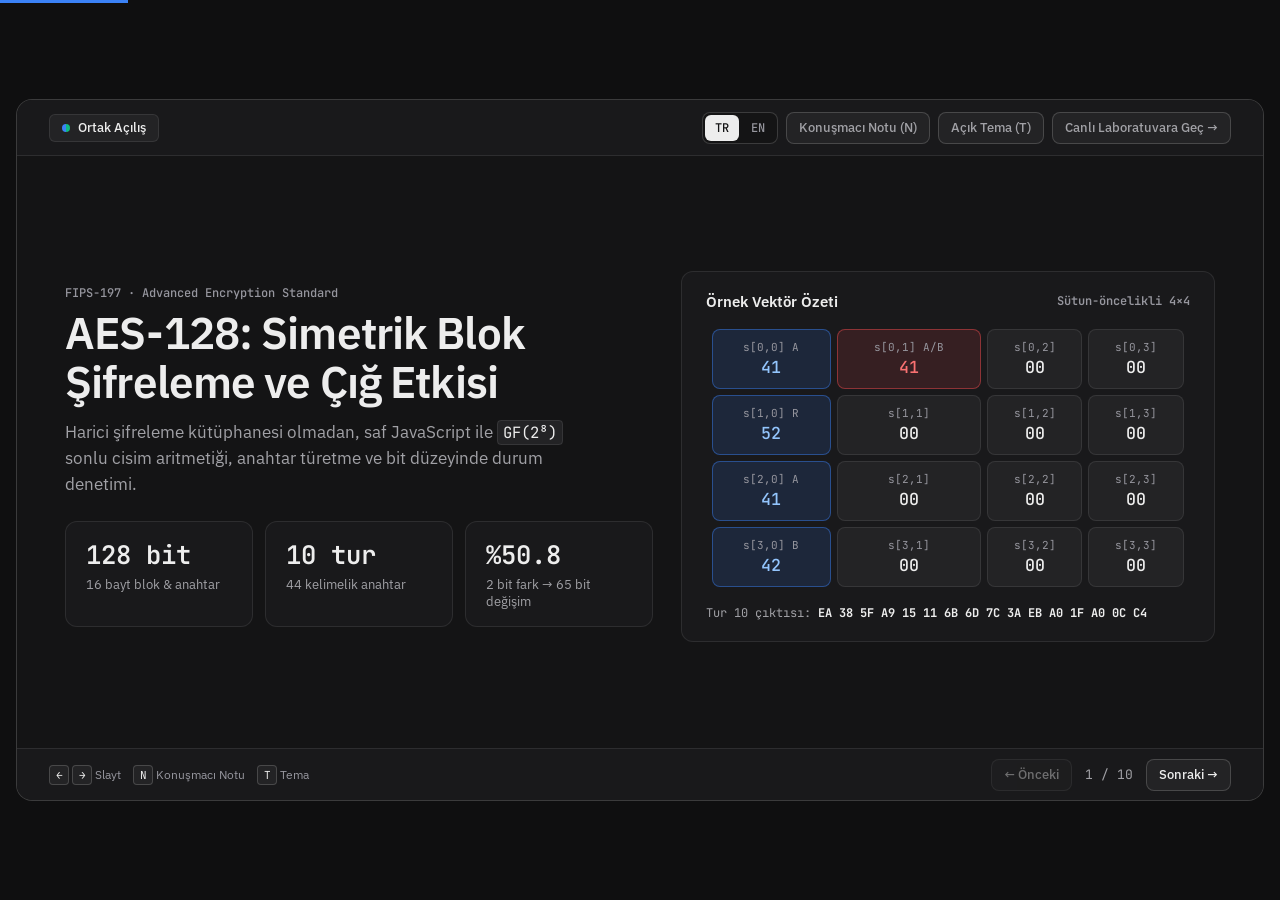
==== sunum.html @ 2700ff0a "feat: polish UI/UX, add TR/EN support, presentation slides, and educational README" ====
<!DOCTYPE html>
<html lang="tr" data-theme="dark">
<head>
  <meta charset="UTF-8">
  <meta name="viewport" content="width=device-width, initial-scale=1.0">
  <title>AES-128 Sunum — FIPS-197 Blok Şifreleme ve Çığ Etkisi</title>
  <link rel="preconnect" href="https://fonts.googleapis.com">
  <link rel="preconnect" href="https://fonts.gstatic.com" crossorigin>
  <link href="https://fonts.googleapis.com/css2?family=IBM+Plex+Sans:wght@400;500;600&family=JetBrains+Mono:wght@400;500;600&display=swap" rel="stylesheet">
  <style>
    * { box-sizing: border-box; margin: 0; padding: 0; }

    :root,
    [data-theme="dark"] {
      --bg: #0f0f10;
      --slide-bg: #141415;
      --panel: #19191b;
      --surface-alt: #232325;
      --hover-bg: #2a2a2d;
      --border: rgba(237, 237, 237, 0.09);
      --border-strong: rgba(237, 237, 237, 0.18);
      --text: #ededed;
      --text-secondary: #a1a1a6;
      --muted: #96969e;
      --accent: #3b82f6;
      --accent-soft: rgba(59, 130, 246, 0.14);
      --accent-text: #93c5fd;
      --spk2: #10b981;
      --spk2-text: #6ee7b7;
      --diff: #f87171;
      --diff-bg: rgba(229, 72, 77, 0.14);
      --diff-solid: #dc2626;
      --btn-bg: #ededed;
      --btn-text: #141415;
      --ease: cubic-bezier(0.22, 1, 0.36, 1);
      --mono: "JetBrains Mono", "Cascadia Mono", "Consolas", monospace;
      --sans: "IBM Plex Sans", "Segoe UI Variable", "Segoe UI", system-ui, -apple-system, sans-serif;
    }

    [data-theme="light"] {
      --bg: #ececef;
      --slide-bg: #fafafa;
      --panel: #ffffff;
      --surface-alt: #f4f4f5;
      --hover-bg: #e8e8ec;
      --border: rgba(23, 23, 23, 0.09);
      --border-strong: rgba(23, 23, 23, 0.18);
      --text: #171717;
      --text-secondary: #525252;
      --muted: #595962;
      --accent: #2563eb;
      --accent-soft: rgba(37, 99, 235, 0.09);
      --accent-text: #1d4ed8;
      --spk2: #059669;
      --spk2-text: #047857;
      --diff: #b91c1c;
      --diff-bg: rgba(220, 38, 38, 0.08);
      --diff-solid: #dc2626;
      --btn-bg: #171717;
      --btn-text: #ffffff;
    }

    html, body {
      width: 100%;
      height: 100%;
      background: var(--bg);
      color: var(--text);
      font-family: var(--sans);
      overflow: hidden;
      -webkit-font-smoothing: antialiased;
    }

    :focus-visible {
      outline: 2px solid var(--accent);
      outline-offset: 2px;
    }

    .progress-bar {
      position: fixed;
      top: 0;
      left: 0;
      height: 3px;
      background: var(--accent);
      transition: width 220ms var(--ease);
      z-index: 100;
    }

    .deck-viewport {
      width: 100vw;
      height: 100vh;
      display: flex;
      align-items: center;
      justify-content: center;
      padding: 16px;
    }

    .slide-deck {
      position: relative;
      width: min(100%, calc((100vh - 32px) * 16 / 9));
      aspect-ratio: 16 / 9;
      background: var(--slide-bg);
      border: 1px solid var(--border-strong);
      border-radius: 16px;
      overflow: hidden;
      display: flex;
      flex-direction: column;
    }

    .deck-topbar {
      min-height: 56px;
      padding: 8px 32px;
      border-bottom: 1px solid var(--border);
      display: flex;
      align-items: center;
      justify-content: space-between;
      flex-wrap: wrap;
      gap: 12px;
      flex-shrink: 0;
      background: var(--panel);
    }

    .speaker-pill {
      display: inline-flex;
      align-items: center;
      gap: 8px;
      height: 28px;
      padding: 0 12px;
      border-radius: 6px;
      font-size: 13px;
      font-weight: 500;
      border: 1px solid var(--border);
      background: var(--surface-alt);
      color: var(--text);
    }

    .dot {
      width: 8px;
      height: 8px;
      border-radius: 4px;
      flex-shrink: 0;
    }

    .dot-s1 { background: var(--accent); }
    .dot-s2 { background: var(--spk2); }
    .dot-both { background: linear-gradient(90deg, var(--accent) 50%, var(--spk2) 50%); }

    .topbar-actions {
      display: flex;
      align-items: center;
      flex-wrap: wrap;
      gap: 8px;
    }

    .lang-switch {
      display: inline-flex;
      align-items: center;
      height: 32px;
      padding: 2px;
      border-radius: 8px;
      border: 1px solid var(--border-strong);
      background: var(--slide-bg);
      gap: 2px;
    }

    .lang-btn {
      height: 26px;
      min-width: 34px;
      padding: 0 8px;
      border: none;
      border-radius: 6px;
      background: transparent;
      color: var(--muted);
      font-family: var(--mono);
      font-size: 12px;
      font-weight: 500;
      cursor: pointer;
    }

    .lang-btn:hover {
      background: var(--hover-bg);
      color: var(--text);
    }

    .lang-btn.active {
      background: var(--btn-bg);
      color: var(--btn-text);
    }

    .top-btn,
    .top-link {
      display: inline-flex;
      align-items: center;
      gap: 6px;
      height: 32px;
      padding: 0 12px;
      border-radius: 8px;
      border: 1px solid var(--border-strong);
      background: var(--surface-alt);
      color: var(--text-secondary);
      font-family: var(--sans);
      font-size: 13px;
      font-weight: 500;
      text-decoration: none;
      cursor: pointer;
      transition: background-color 150ms var(--ease), color 150ms var(--ease);
    }

    .top-btn:hover,
    .top-link:hover {
      background: var(--hover-bg);
      color: var(--text);
    }

    .top-btn[aria-pressed="true"] {
      background: var(--btn-bg);
      color: var(--btn-text);
      border-color: var(--btn-bg);
    }

    .slides-stage {
      position: relative;
      flex: 1;
      min-height: 0;
    }

    .slide {
      position: absolute;
      inset: 0;
      padding: 36px 48px 28px;
      display: flex;
      flex-direction: column;
      justify-content: center;
      opacity: 0;
      visibility: hidden;
      transform: translateY(6px);
      transition: opacity 220ms var(--ease), transform 220ms var(--ease), visibility 220ms;
    }

    .slide.active {
      opacity: 1;
      visibility: visible;
      transform: translateY(0);
    }

    .slide-kicker {
      font-family: var(--mono);
      font-size: 12px;
      font-weight: 500;
      color: var(--muted);
      margin-bottom: 8px;
    }

    h1.hero-title {
      font-size: clamp(28px, 3.4vw, 46px);
      font-weight: 600;
      line-height: 1.12;
      letter-spacing: -0.02em;
      color: var(--text);
      max-width: 22ch;
    }

    h2.slide-heading {
      font-size: clamp(22px, 2.4vw, 32px);
      font-weight: 600;
      line-height: 1.18;
      letter-spacing: -0.015em;
      color: var(--text);
      margin-bottom: 20px;
    }

    .hero-sub {
      font-size: clamp(15px, 1.35vw, 19px);
      color: var(--text-secondary);
      max-width: 52ch;
      margin-top: 12px;
      line-height: 1.5;
    }

    .split {
      display: grid;
      grid-template-columns: 1.1fr 1fr;
      gap: 28px;
      align-items: center;
    }

    .split-even {
      display: grid;
      grid-template-columns: 1fr 1fr;
      gap: 24px;
      align-items: stretch;
    }

    .split > *,
    .split-even > * {
      min-width: 0;
    }

    .card {
      background: var(--panel);
      border: 1px solid var(--border);
      border-radius: 12px;
      padding: 20px 24px;
      min-width: 0;
    }

    .card-title {
      font-size: 15px;
      font-weight: 600;
      color: var(--text);
      margin-bottom: 12px;
      display: flex;
      justify-content: space-between;
      align-items: center;
      flex-wrap: wrap;
      gap: 8px;
    }

    .bullet-list {
      list-style: none;
      display: flex;
      flex-direction: column;
      gap: 12px;
    }

    .bullet-list li {
      position: relative;
      padding-left: 16px;
      font-size: clamp(14px, 1.15vw, 16px);
      color: var(--text-secondary);
      line-height: 1.55;
    }

    .bullet-list li::before {
      content: "";
      position: absolute;
      left: 0;
      top: 9px;
      width: 6px;
      height: 6px;
      border-radius: 3px;
      background: var(--accent);
    }

    .bullet-list li strong {
      color: var(--text);
      font-weight: 500;
    }

    .mono {
      font-family: var(--mono);
      font-variant-numeric: tabular-nums;
    }

    code {
      font-family: var(--mono);
      font-size: 0.9em;
      background: var(--surface-alt);
      border: 1px solid var(--border);
      border-radius: 4px;
      padding: 1px 5px;
      color: var(--text);
    }

    .metrics-row {
      display: grid;
      grid-template-columns: repeat(3, 1fr);
      gap: 12px;
      margin-top: 24px;
    }

    .metric-card {
      background: var(--panel);
      border: 1px solid var(--border);
      border-radius: 12px;
      padding: 16px 20px;
    }

    .metric-val {
      font-family: var(--mono);
      font-size: clamp(20px, 2vw, 28px);
      font-weight: 600;
      font-variant-numeric: tabular-nums;
      color: var(--text);
    }

    .metric-lbl {
      font-size: 13px;
      color: var(--text-secondary);
      margin-top: 4px;
    }

    .mini-matrix {
      width: 100%;
      border-collapse: separate;
      border-spacing: 6px;
      font-family: var(--mono);
      font-variant-numeric: tabular-nums;
    }

    .mini-matrix td {
      background: var(--surface-alt);
      border: 1px solid var(--border);
      border-radius: 8px;
      text-align: center;
      padding: 10px 6px;
      font-size: clamp(14px, 1.3vw, 18px);
      font-weight: 500;
    }

    .mini-matrix td span.idx {
      display: block;
      font-size: 11px;
      color: var(--muted);
      font-weight: 400;
      margin-bottom: 2px;
    }

    .mini-matrix td.hl-col {
      border-color: rgba(59, 130, 246, 0.45);
      background: var(--accent-soft);
      color: var(--accent-text);
    }

    .mini-matrix td.hl-diff {
      border-color: rgba(229, 72, 77, 0.5);
      background: var(--diff-bg);
      color: var(--diff);
    }

    .pipeline-4 {
      display: grid;
      grid-template-columns: repeat(4, 1fr);
      gap: 12px;
      margin-bottom: 16px;
    }

    .pipe-step {
      background: var(--panel);
      border: 1px solid var(--border);
      border-radius: 12px;
      padding: 16px;
      display: flex;
      flex-direction: column;
      gap: 8px;
    }

    .pipe-num {
      font-family: var(--mono);
      font-size: 12px;
      color: var(--accent-text);
    }

    .pipe-name {
      font-size: 16px;
      font-weight: 600;
      color: var(--text);
    }

    .pipe-role {
      font-size: 12px;
      font-weight: 500;
      color: var(--muted);
    }

    .pipe-desc {
      font-size: 13px;
      color: var(--text-secondary);
      line-height: 1.45;
    }

    .data-table {
      width: 100%;
      border-collapse: collapse;
      font-size: 13px;
      font-variant-numeric: tabular-nums;
    }

    .data-table th,
    .data-table td {
      padding: 9px 12px;
      border-bottom: 1px solid var(--border);
      text-align: left;
    }

    .data-table th {
      color: var(--muted);
      font-weight: 500;
      font-size: 12px;
    }

    .data-table tr.row-hl {
      background: var(--accent-soft);
    }

    .data-table tr.row-hl td {
      color: var(--text);
      font-weight: 500;
    }

    .demo-cta {
      display: inline-flex;
      align-items: center;
      gap: 8px;
      margin-top: 16px;
      height: 36px;
      padding: 0 16px;
      border-radius: 8px;
      background: var(--btn-bg);
      color: var(--btn-text);
      font-size: 13px;
      font-weight: 500;
      text-decoration: none;
      width: fit-content;
      transition: opacity 150ms var(--ease);
    }

    .demo-cta:hover {
      opacity: 0.9;
    }

    .demo-grid {
      display: grid;
      grid-template-columns: repeat(2, 1fr);
      gap: 14px;
    }

    .demo-card {
      display: flex;
      flex-direction: column;
      justify-content: space-between;
      gap: 10px;
      background: var(--panel);
      border: 1px solid var(--border);
      border-radius: 12px;
      padding: 18px 20px;
      text-decoration: none;
      color: var(--text);
      transition: border-color 150ms var(--ease), background-color 150ms var(--ease);
    }

    .demo-card:hover {
      border-color: var(--accent);
      background: var(--surface-alt);
    }

    .demo-card-meta {
      display: flex;
      justify-content: space-between;
      align-items: center;
      font-size: 12px;
      color: var(--muted);
    }

    .demo-card h3 {
      font-size: 16px;
      font-weight: 600;
    }

    .demo-card p {
      font-size: 13px;
      color: var(--text-secondary);
      line-height: 1.45;
    }

    .chart-wrap {
      width: 100%;
    }

    .chart-svg {
      width: 100%;
      height: auto;
      display: block;
    }

    .stat-stack {
      display: flex;
      flex-direction: column;
      gap: 10px;
    }

    .stat-row-card {
      background: var(--panel);
      border: 1px solid var(--border);
      border-radius: 10px;
      padding: 12px 16px;
      display: flex;
      justify-content: space-between;
      align-items: center;
      gap: 12px;
    }

    .stat-row-card.accent-red {
      border-left: 3px solid var(--diff-solid);
    }

    .stat-row-card .lbl {
      font-size: 13px;
      color: var(--text-secondary);
    }

    .stat-row-card .val {
      font-family: var(--mono);
      font-size: 15px;
      font-weight: 600;
      font-variant-numeric: tabular-nums;
      color: var(--text);
      white-space: nowrap;
    }

    /* Konuşmacı Notları Alt Çekmecesi */
    .speaker-notes {
      display: none;
      border-top: 1px solid var(--border);
      background: var(--panel);
      padding: 12px 32px;
      font-size: 13px;
      color: var(--text-secondary);
      line-height: 1.5;
      flex-shrink: 0;
    }

    .speaker-notes.visible {
      display: block;
    }

    .speaker-notes strong {
      color: var(--text);
      font-weight: 600;
    }

    /* Alt Navigasyon */
    .deck-footer {
      height: 52px;
      padding: 0 32px;
      border-top: 1px solid var(--border);
      background: var(--panel);
      display: flex;
      align-items: center;
      justify-content: space-between;
      flex-shrink: 0;
    }

    .footer-hint {
      font-size: 12px;
      color: var(--muted);
      display: flex;
      align-items: center;
      gap: 12px;
    }

    kbd {
      display: inline-flex;
      align-items: center;
      justify-content: center;
      min-width: 20px;
      height: 20px;
      padding: 0 5px;
      border-radius: 4px;
      border: 1px solid var(--border-strong);
      background: var(--surface-alt);
      color: var(--text);
      font-family: var(--mono);
      font-size: 11px;
    }

    .nav-controls {
      display: flex;
      align-items: center;
      gap: 10px;
    }

    .nav-btn {
      height: 32px;
      padding: 0 12px;
      border-radius: 8px;
      border: 1px solid var(--border-strong);
      background: var(--surface-alt);
      color: var(--text);
      font-family: var(--sans);
      font-size: 13px;
      font-weight: 500;
      cursor: pointer;
    }

    .nav-btn:hover:not(:disabled) {
      background: var(--hover-bg);
    }

    .nav-btn:disabled {
      opacity: 0.4;
      cursor: default;
    }

    .slide-counter {
      font-family: var(--mono);
      font-size: 13px;
      font-variant-numeric: tabular-nums;
      color: var(--text-secondary);
      min-width: 54px;
      text-align: center;
    }

    @media (max-width: 900px) {
      .deck-viewport { padding: 0; }
      .slide-deck { width: 100%; height: 100%; aspect-ratio: auto; border-radius: 0; border: none; }
      .deck-topbar, .deck-footer, .speaker-notes { padding-left: 16px; padding-right: 16px; }
      .slide { padding: 20px; overflow-y: auto; justify-content: flex-start; }
      .split, .split-even, .pipeline-4, .demo-grid, .metrics-row { grid-template-columns: 1fr; }
      .footer-hint { display: none; }
    }

    @media (pointer: coarse) {
      .top-btn, .top-link, .nav-btn, .demo-cta, .lang-switch { min-height: 44px; }
      .lang-btn { height: 38px; min-width: 40px; }
    }

    @media (prefers-reduced-motion: reduce) {
      *, *::before, *::after {
        transition-duration: 0.01ms !important;
        animation-duration: 0.01ms !important;
      }
    }
  </style>
</head>
<body>
  <div class="progress-bar" id="progressBar"></div>

  <div class="deck-viewport">
    <div class="slide-deck">
      <header class="deck-topbar">
        <div class="speaker-pill" id="speakerPill">
          <span class="dot dot-both" id="speakerDot"></span>
          <span id="speakerLabel">Ortak Açılış</span>
        </div>
        <div class="topbar-actions">
          <div class="lang-switch" role="group" aria-label="Dil / Language">
            <button type="button" class="lang-btn active" data-lang="tr" aria-pressed="true">TR</button>
            <button type="button" class="lang-btn" data-lang="en" aria-pressed="false">EN</button>
          </div>
          <button type="button" class="top-btn" id="notesToggleBtn" aria-pressed="false" data-i18n="ui.notesBtn">Konuşmacı Notu (N)</button>
          <button type="button" class="top-btn" id="themeToggleBtn">Açık Tema (T)</button>
          <a href="index.html?present=1" id="labHeaderLink" class="top-link" data-i18n="ui.labLink">Canlı Laboratuvara Geç →</a>
        </div>
      </header>

      <main class="slides-stage">
        <!-- SLIDE 1 -->
        <section class="slide active" data-speaker-tr="Ortak Açılış" data-speaker-en="Joint Opening" data-role="both"
          data-note-tr="1. Konuşmacı konuyu ve amacı kısaca tanıtır (15 sn). 2. Konuşmacı canlı simülasyonla tüm matematiği göstereceklerini belirterek 2. slayta geçer."
          data-note-en="Speaker 1 briefly introduces the project scope (15s). Speaker 2 previews the live workbench walkthrough before moving to Slide 2.">
          <div class="split">
            <div>
              <div class="slide-kicker">FIPS-197 · Advanced Encryption Standard</div>
              <h1 class="hero-title" data-i18n="s1.title">AES-128: Simetrik Blok Şifreleme ve Çığ Etkisi</h1>
              <p class="hero-sub" data-i18n="s1.sub">Harici şifreleme kütüphanesi olmadan, saf JavaScript ile <code>GF(2⁸)</code> sonlu cisim aritmetiği, anahtar türetme ve bit düzeyinde durum denetimi.</p>
              <div class="metrics-row">
                <div class="metric-card">
                  <div class="metric-val" data-i18n="s1.m1v">128 bit</div>
                  <div class="metric-lbl" data-i18n="s1.m1l">16 bayt blok & anahtar</div>
                </div>
                <div class="metric-card">
                  <div class="metric-val" data-i18n="s1.m2v">10 tur</div>
                  <div class="metric-lbl" data-i18n="s1.m2l">44 kelimelik anahtar</div>
                </div>
                <div class="metric-card">
                  <div class="metric-val" data-i18n="s1.m3v">%50.8</div>
                  <div class="metric-lbl" data-i18n="s1.m3l">2 bit fark → 65 bit değişim</div>
                </div>
              </div>
            </div>
            <div class="card">
              <div class="card-title"><span data-i18n="s1.vecTitle">Örnek Vektör Özeti</span><span class="mono" style="font-size:12px;color:var(--muted);" data-i18n="s1.vecBadge">Sütun-öncelikli 4×4</span></div>
              <table class="mini-matrix">
                <tbody>
                  <tr>
                    <td class="hl-col"><span class="idx">s[0,0] A</span>41</td>
                    <td class="hl-diff"><span class="idx">s[0,1] A/B</span>41</td>
                    <td><span class="idx">s[0,2]</span>00</td>
                    <td><span class="idx">s[0,3]</span>00</td>
                  </tr>
                  <tr>
                    <td class="hl-col"><span class="idx">s[1,0] R</span>52</td>
                    <td><span class="idx">s[1,1]</span>00</td>
                    <td><span class="idx">s[1,2]</span>00</td>
                    <td><span class="idx">s[1,3]</span>00</td>
                  </tr>
                  <tr>
                    <td class="hl-col"><span class="idx">s[2,0] A</span>41</td>
                    <td><span class="idx">s[2,1]</span>00</td>
                    <td><span class="idx">s[2,2]</span>00</td>
                    <td><span class="idx">s[2,3]</span>00</td>
                  </tr>
                  <tr>
                    <td class="hl-col"><span class="idx">s[3,0] B</span>42</td>
                    <td><span class="idx">s[3,1]</span>00</td>
                    <td><span class="idx">s[3,2]</span>00</td>
                    <td><span class="idx">s[3,3]</span>00</td>
                  </tr>
                </tbody>
              </table>
              <div style="margin-top:12px;font-size:12px;color:var(--text-secondary);" class="mono">
                <span data-i18n="s1.r10out">Tur 10 çıktısı:</span> <strong style="color:var(--text);">EA 38 5F A9 15 11 6B 6D 7C 3A EB A0 1F A0 0C C4</strong>
              </div>
            </div>
          </div>
        </section>

        <!-- SLIDE 2 -->
        <section class="slide" data-speaker-tr="1. Konuşmacı · Temel Mimari" data-speaker-en="Speaker 1 · Core Architecture" data-role="s1"
          data-note-tr="1. Konuşmacı: DES'in 56-bit anahtarının günümüzde yetersiz kalmasıyla 2001'de Rijndael'in AES standardı seçildiğini vurgulayın. Sabit 128-bit blok ve 10 turluk SPN yapısını özetleyin."
          data-note-en="Speaker 1: Highlight how 56-bit DES fell to brute force and NIST standardized Rijndael (FIPS-197) in 2001, operating as a 10-round Substitution-Permutation Network on 16-byte blocks.">
          <div class="slide-kicker" data-i18n="s2.kick">01 · Genel Çerçeve</div>
          <h2 class="slide-heading" data-i18n="s2.title">Neden AES ve 128-Bit Blok Yapısı?</h2>
          <div class="split">
            <ul class="bullet-list">
              <li data-i18n="s2.b1"><strong>Simetrik yapı:</strong> Gönderici ve alıcı aynı 128-bit (16 bayt) gizli anahtarı paylaşır; gizlilik şifreleme adımlarının geri alınabilirliğiyle korunur.</li>
              <li data-i18n="s2.b2"><strong>Feistel değil, SPN ağı:</strong> DES'ten farklı olarak her turda bloğun yarısını değil, <strong>16 baytın tamamını</strong> aynı anda işler.</li>
              <li data-i18n="s2.b3"><strong>Sabit blok disiplini:</strong> Girdi kısa olsa bile 16 bayta tamamlanır (<code>0x00</code> veya <code>PKCS#7</code>) ve 4×4 durum (state) matrisine dönüştürülür.</li>
              <li data-i18n="s2.b4"><strong>Projenin farkı:</strong> Hazır <code>crypto</code> API kullanmak yerine tüm <code>GF(2⁸)</code> çarpımları, S-Box ve ters matrisler sıfırdan hesaplanır.</li>
            </ul>
            <div class="card">
              <div class="card-title"><span data-i18n="s2.tblTitle">AES Ailesi Karşılaştırması</span><span class="mono" style="font-size:12px;color:var(--muted);">FIPS-197</span></div>
              <table class="data-table">
                <thead>
                  <tr>
                    <th data-i18n="s2.th1">Standart</th>
                    <th data-i18n="s2.th2">Anahtar (Nk)</th>
                    <th data-i18n="s2.th3">Blok</th>
                    <th data-i18n="s2.th4">Tur Sayısı</th>
                  </tr>
                </thead>
                <tbody>
                  <tr class="row-hl"><td>AES-128</td><td data-i18n="s2.k128">128 bit (4 kelime)</td><td>128 bit</td><td data-i18n="s2.r10">10 tur</td></tr>
                  <tr><td>AES-192</td><td data-i18n="s2.k192">192 bit (6 kelime)</td><td>128 bit</td><td data-i18n="s2.r12">12 tur</td></tr>
                  <tr><td>AES-256</td><td data-i18n="s2.k256">256 bit (8 kelime)</td><td>128 bit</td><td data-i18n="s2.r14">14 tur</td></tr>
                </tbody>
              </table>
            </div>
          </div>
        </section>

        <!-- SLIDE 3 -->
        <section class="slide" data-speaker-tr="1. Konuşmacı · Adım 0" data-speaker-en="Speaker 1 · Step 0" data-role="s1"
          data-note-tr="1. Konuşmacı: Öğrencilerin en çok karıştırdığı noktanın matrise satır satır değil SÜTUN SÜTUN yazım olduğunu belirtin. ARABA ve ARABB farkının sadece 5. baytta (s[0,1]) 2 bit olduğunu gösterin."
          data-note-en="Speaker 1: Emphasize that bytes fill the 4×4 state matrix COLUMN BY COLUMN, not row by row. Point out the 2-bit difference between ARABA and ARABB in Byte 5 (s[0,1]).">
          <div class="slide-kicker" data-i18n="s3.kick">02 · Blok Hazırlama</div>
          <h2 class="slide-heading" data-i18n="s3.title">Adım 0: Metinden Sütun-Öncelikli Durum Matrisine</h2>
          <div class="split">
            <div>
              <ul class="bullet-list">
                <li data-i18n="s3.b1"><strong>ASCII → Hex dönüşümü:</strong> <code>"ARABA"</code> kelimesi sırasıyla <code>41 52 41 42 41</code> baytlarına dönüşür.</li>
                <li data-i18n="s3.b2"><strong>16 bayta tamamlama:</strong> Kalan 11 bayt sunum örneğinde <code>00</code> ile doldurulur.</li>
                <li data-i18n="s3.b3"><strong>Sütun-öncelikli (Column-Major) yerleşim:</strong> İlk 4 bayt 1. satıra değil, <strong>1. sütuna yukarıdan aşağıya</strong> yazılır.</li>
                <li data-i18n="s3.b4"><strong>Kontrollü fark:</strong> Karşılaştırma metni <code>"ARABB"</code> yalnızca 5. baytta (<code>s[0,1]</code>) 2 bit farklıdır: <code>0x41 (01000001)</code> vs <code>0x42 (01000010)</code>.</li>
              </ul>
              <a href="index.html?tab=prep&present=1" class="demo-cta" data-lab-link data-i18n="s3.cta">Adım 0'ı laboratuvarda aç →</a>
            </div>
            <div class="card">
              <div class="card-title"><span data-i18n="s3.matTitle">Durum Matrisi Dizilimi (ARABA vs ARABB)</span></div>
              <table class="mini-matrix">
                <tbody>
                  <tr>
                    <td class="hl-col"><span class="idx" data-i18n="s3.b1i">1. Bayt · s[0,0]</span>41 (A)</td>
                    <td class="hl-diff"><span class="idx" data-i18n="s3.b5i">5. Bayt · s[0,1]</span>41 ≠ 42</td>
                    <td><span class="idx" data-i18n="s3.b9i">9. Bayt · s[0,2]</span>00</td>
                    <td><span class="idx" data-i18n="s3.b13i">13. Bayt · s[0,3]</span>00</td>
                  </tr>
                  <tr>
                    <td class="hl-col"><span class="idx" data-i18n="s3.b2i">2. Bayt · s[1,0]</span>52 (R)</td>
                    <td><span class="idx" data-i18n="s3.b6i">6. Bayt · s[1,1]</span>00</td>
                    <td><span class="idx" data-i18n="s3.b10i">10. Bayt · s[1,2]</span>00</td>
                    <td><span class="idx" data-i18n="s3.b14i">14. Bayt · s[1,3]</span>00</td>
                  </tr>
                  <tr>
                    <td class="hl-col"><span class="idx" data-i18n="s3.b3i">3. Bayt · s[2,0]</span>41 (A)</td>
                    <td><span class="idx" data-i18n="s3.b7i">7. Bayt · s[2,1]</span>00</td>
                    <td><span class="idx" data-i18n="s3.b11i">11. Bayt · s[2,2]</span>00</td>
                    <td><span class="idx" data-i18n="s3.b15i">15. Bayt · s[2,3]</span>00</td>
                  </tr>
                  <tr>
                    <td class="hl-col"><span class="idx" data-i18n="s3.b4i">4. Bayt · s[3,0]</span>42 (B)</td>
                    <td><span class="idx" data-i18n="s3.b8i">8. Bayt · s[3,1]</span>00</td>
                    <td><span class="idx" data-i18n="s3.b12i">12. Bayt · s[3,2]</span>00</td>
                    <td><span class="idx" data-i18n="s3.b16i">16. Bayt · s[3,3]</span>00</td>
                  </tr>
                </tbody>
              </table>
            </div>
          </div>
        </section>

        <!-- SLIDE 4 -->
        <section class="slide" data-speaker-tr="1. Konuşmacı · Key Schedule" data-speaker-en="Speaker 1 · Key Schedule" data-role="s1"
          data-note-tr="1. Konuşmacı: Tek 16 bayt anahtardan 11 adet tur anahtarı (Tur 0 dahil) çıktığını, bunun da 44 sütuna denk geldiğini anlatın. Sağdaki W[4] adımlarını sırayla okuyup sözü 2. konuşmacıya devredin."
          data-note-en="Speaker 1: Explain why 11 round keys require 44 words (W[0]..W[43]). Walk through the 6-step W[4] table on the right and hand over to Speaker 2.">
          <div class="slide-kicker" data-i18n="s4.kick">03 · Anahtar Genişletme (Key Schedule)</div>
          <h2 class="slide-heading" data-i18n="s4.title">16 Baytlık Anahtardan 44 Kelimelik Anahtar Takvimine</h2>
          <div class="split">
            <div>
              <ul class="bullet-list">
                <li data-i18n="s4.b1"><strong>Neden 44 kelime?</strong> Başlangıç + 10 şifreleme turu = 11 tur anahtarı. Her tur anahtarı 4 sütun (kelime) içerir: <code>W[0]..W[43]</code>.</li>
                <li data-i18n="s4.b2"><strong>Standart sütunlar:</strong> 4'ün katı olmayan indekslerde yalnızca <code>W[i] = W[i-4] ⊕ W[i-1]</code> uygulanır.</li>
                <li data-i18n="s4.b3"><strong>4'ün katı sütunlar (W[4], W[8]...):</strong> Simetriyi kırmak için <code>RotWord</code> (1 bayt sola kaydırma), <code>SubWord</code> (S-Box) ve <code>Rcon</code> tur sabiti eklenir.</li>
              </ul>
              <a href="index.html?tab=key&present=1" class="demo-cta" data-lab-link data-i18n="s4.cta">Anahtar Türetmeyi aç →</a>
            </div>
            <div class="card">
              <div class="card-title"><span data-i18n="s4.tblTitle">Canlı Örnek: W[4] Sütunu Üretimi</span><span class="mono" style="font-size:12px;color:var(--accent-text);">i = 4 (mod 4 = 0)</span></div>
              <table class="data-table mono">
                <tbody>
                  <tr><th data-i18n="s4.r1">1. Önceki W[3]</th><td>09 CF 4F 3C</td></tr>
                  <tr><th>2. RotWord</th><td>CF 4F 3C 09</td></tr>
                  <tr><th>3. SubWord (S-Box)</th><td>8A 84 EB 01</td></tr>
                  <tr><th>4. ⊕ Rcon[1] (01000000)</th><td>8B 84 EB 01</td></tr>
                  <tr><th data-i18n="s4.r5">5. W[0] kelimesi</th><td>2B 7E 15 16</td></tr>
                  <tr class="row-hl"><th data-i18n="s4.r6">6. Sonuç W[4]</th><td><strong>A0 FA FE 17</strong></td></tr>
                </tbody>
              </table>
            </div>
          </div>
        </section>

        <!-- SLIDE 5 -->
        <section class="slide" data-speaker-tr="2. Konuşmacı · Tur Akışı" data-speaker-en="Speaker 2 · Round Pipeline" data-role="s2"
          data-note-tr="2. Konuşmacı burada devralır: Tur 0'da yalnızca AddRoundKey yapıldığını, Tur 1-9'da 4 adımın tamamının uygulandığını, 10. turda ise MixColumns'un çıkarıldığını vurgulayın."
          data-note-en="Speaker 2 takes over: highlight initial AddRoundKey in Round 0, the full 4-stage pipeline in Rounds 1–9, and why MixColumns is omitted in Round 10.">
          <div class="slide-kicker" data-i18n="s5.kick">04 · Şifreleme Döngüsü</div>
          <h2 class="slide-heading" data-i18n="s5.title">Bir AES Turunun 4 Adımı: Karışıklık ve Yayılma</h2>
          <div class="pipeline-4">
            <div class="pipe-step">
              <div class="pipe-num">01 · SubBytes</div>
              <div class="pipe-name" data-i18n="s5.p1n">Doğrusal Olmayan Değişim</div>
              <div class="pipe-role" data-i18n="s5.p1r">Karışıklık (Confusion)</div>
              <div class="pipe-desc" data-i18n="s5.p1d">Her bayt bağımsız olarak 16×16 S-Box tablosundan geçirilir.</div>
            </div>
            <div class="pipe-step">
              <div class="pipe-num">02 · ShiftRows</div>
              <div class="pipe-name" data-i18n="s5.p2n">Satır Kaydırma</div>
              <div class="pipe-role" data-i18n="s5.p2r">Sütunlar Arası Geçiş</div>
              <div class="pipe-desc" data-i18n="s5.p2d">0., 1., 2. ve 3. satırlar sırasıyla 0, 1, 2, 3 kutu sola kaydırılır.</div>
            </div>
            <div class="pipe-step">
              <div class="pipe-num">03 · MixColumns</div>
              <div class="pipe-name" data-i18n="s5.p3n">Sütun Karıştırma</div>
              <div class="pipe-role" data-i18n="s5.p3r">Yayılma (Diffusion)</div>
              <div class="pipe-desc" data-i18n="s5.p3d">Her sütun sabit MDS matrisiyle çarpılır; 1 baytlık fark 4 bayta yayılır.</div>
            </div>
            <div class="pipe-step">
              <div class="pipe-num">04 · AddRoundKey</div>
              <div class="pipe-name" data-i18n="s5.p4n">Anahtar Mühürleme</div>
              <div class="pipe-role" data-i18n="s5.p4r">Gizlilik (Key Mixing)</div>
              <div class="pipe-desc" data-i18n="s5.p4d">16 bayt durum matrisi o turun anahtarıyla bayt bayt XOR'lanır.</div>
            </div>
          </div>
          <div class="card">
            <div style="display:flex;justify-content:space-between;flex-wrap:wrap;gap:12px;font-size:14px;color:var(--text-secondary);">
              <span data-i18n="s5.f1"><strong style="color:var(--text);">Tur 0 (Başlangıç):</strong> Yalnızca <code>AddRoundKey(K0)</code></span>
              <span data-i18n="s5.f2"><strong style="color:var(--text);">Tur 1–9:</strong> 4 adımın tamamı uygulanır</span>
              <span data-i18n="s5.f3"><strong style="color:var(--text);">Tur 10 (Son Tur):</strong> <code>MixColumns</code> uygulanmaz (tersi anahtarsız açılabileceği için gereksizdir)</span>
            </div>
          </div>
        </section>

        <!-- SLIDE 6 -->
        <section class="slide" data-speaker-tr="2. Konuşmacı · SubBytes & GF(2⁸)" data-speaker-en="Speaker 2 · SubBytes & GF(2⁸)" data-role="s2"
          data-note-tr="2. Konuşmacı: 'S-Box rastgele sayılardan mı oluşur?' sorusunun cevabı buradadır. 0x11B polinomunda çarpımsal ters + afin dönüşümle matematiksel olarak türetildiğini belirtin."
          data-note-en="Speaker 2: Explain that the S-Box is algebraically constructed from multiplicative inverses modulo 0x11B plus an affine transform (XOR 0x63), not arbitrary numbers.">
          <div class="slide-kicker" data-i18n="s6.kick">05 · Karışıklık Katmanı</div>
          <h2 class="slide-heading" data-i18n="s6.title">SubBytes: GF(2⁸) Üzerinde S-Box Matematiği</h2>
          <div class="split">
            <div>
              <ul class="bullet-list">
                <li data-i18n="s6.b1"><strong>Neden doğrusal değil?</strong> Yalnızca kaydırma ve XOR işlemleri kullanılsaydı şifre doğrusal denklem sistemiyle çözülebilirdi.</li>
                <li data-i18n="s6.b2"><strong>Adım 1 — Çarpımsal ters:</strong> Bayt, indirgenemez polinom <code>m(x) = x⁸ + x⁴ + x³ + x + 1</code> (<code>0x11B</code>) modunda <code>GF(2⁸)</code> tersine çevrilir (<code>00 → 00</code>).</li>
                <li data-i18n="s6.b3"><strong>Adım 2 — Afin dönüşüm:</strong> Bit döndürmeleri ve <code>0x63</code> sabiti ile XOR uygulanarak sabit noktalar (<code>S(x) = x</code>) ortadan kaldırılır.</li>
              </ul>
              <a href="index.html?tab=enc&round=1&present=1" class="demo-cta" data-lab-link data-i18n="s6.cta">Tur 1 SubBytes'ı aç →</a>
            </div>
            <div class="card">
              <div class="card-title"><span data-i18n="s6.tblTitle">Gerçek Hesap: Tur 1 · s[0,0] Hücresi</span><span class="mono" style="font-size:12px;color:var(--accent-text);">6A → 02</span></div>
              <table class="data-table mono">
                <thead><tr><th data-i18n="s6.th1">Aşama</th><th>Hex</th><th data-i18n="s6.th3">8-bit İkilik</th></tr></thead>
                <tbody>
                  <tr><td data-i18n="s6.r1">1. Girdi baytı</td><td>6A</td><td>01101010</td></tr>
                  <tr><td data-i18n="s6.r2">2. GF(2⁸) tersi (mod 0x11B)</td><td>91</td><td>10010001</td></tr>
                  <tr class="row-hl"><td data-i18n="s6.r3">3. Afin + 0x63 XOR</td><td><strong>02</strong></td><td><strong>00000010</strong></td></tr>
                </tbody>
              </table>
              <div style="margin-top:12px;font-size:13px;color:var(--text-secondary);" data-i18n="s6.foot">
                16×16 S-Box üzerinde <strong>6. satır, A sütunu</strong> kesişimi doğrudan <code>02</code> sonucunu verir.
              </div>
            </div>
          </div>
        </section>

        <!-- SLIDE 7 -->
        <section class="slide" data-speaker-tr="2. Konuşmacı · ShiftRows & MixColumns" data-speaker-en="Speaker 2 · ShiftRows & MixColumns" data-role="s2"
          data-note-tr="2. Konuşmacı: ShiftRows olmadan sütunların birbirinden bağımsız kalacağını açıklayın. MixColumns'da 0x02 ile çarparken MSB=1 ise neden 0x1B ile XOR yapıldığını (0x11B taşmasının alt 8 biti) vurgulayın."
          data-note-en="Speaker 2: Explain how ShiftRows breaks column independence and how xtime (0x02) reduces 8-bit overflow via XOR 0x1B when MSB = 1.">
          <div class="slide-kicker" data-i18n="s7.kick">06 · Yayılma Katmanı</div>
          <h2 class="slide-heading" data-i18n="s7.title">ShiftRows ve MixColumns: 0x1B Taşma Kuralı</h2>
          <div class="split-even">
            <div class="card">
              <div class="card-title"><span data-i18n="s7.c1t">ShiftRows · Satır Kaydırma</span><span class="mono" style="font-size:12px;color:var(--muted);" data-i18n="s7.c1b">Sütunlar arası yayılım</span></div>
              <ul class="bullet-list">
                <li data-i18n="s7.s0"><strong>Satır 0:</strong> Kaydırma yok (<code>0</code> birim)</li>
                <li data-i18n="s7.s1"><strong>Satır 1:</strong> <code>1</code> bayt sola (tersinde sağa)</li>
                <li data-i18n="s7.s2"><strong>Satır 2:</strong> <code>2</code> bayt sola (tersinde sağa)</li>
                <li data-i18n="s7.s3"><strong>Satır 3:</strong> <code>3</code> bayt sola (tersinde sağa)</li>
              </ul>
              <div style="margin-top:14px;font-size:13px;color:var(--text-secondary);" data-i18n="s7.c1f">
                Amaç: Aynı sütundaki 4 baytı bir sonraki adımda 4 farklı sütuna dağıtmak.
              </div>
            </div>
            <div class="card">
              <div class="card-title"><span data-i18n="s7.c2t">MixColumns · xtime ve 0x1B İndirgemesi</span><span class="mono" style="font-size:12px;color:var(--muted);" data-i18n="s7.c2b">Sütun içi yayılım</span></div>
              <div style="font-family:var(--mono);font-size:12px;background:var(--surface-alt);border:1px solid var(--border);border-radius:8px;padding:10px 12px;margin-bottom:12px;" data-i18n="s7.mds">
                Sabit Matris: [02 03 01 01 / 01 02 03 01 / 01 01 02 03 / 03 01 01 02]
              </div>
              <ul class="bullet-list">
                <li data-i18n="s7.m1"><strong>01 • b:</strong> Kendisidir (<code>b</code>).</li>
                <li data-i18n="s7.m2"><strong>02 • b (xtime):</strong> 1 bit sola kaydırılır; eğer en sol bit (<strong>MSB = 1</strong>) 8 bitten taşarsa <code>0x1B</code> ile XOR alınır.</li>
                <li data-i18n="s7.m3"><strong>03 • b:</strong> <code>(02 • b) ⊕ b</code> olarak hesaplanır; 4 terim alt alta XOR ile toplanır.</li>
              </ul>
            </div>
          </div>
        </section>

        <!-- SLIDE 8 -->
        <section class="slide" data-speaker-tr="2. Konuşmacı · Çığ Etkisi Deneyi" data-speaker-en="Speaker 2 · Avalanche Experiment" data-role="s2"
          data-note-tr="2. Konuşmacı: Bu grafik sunumun odak noktasıdır. Tur 0'da sadece 2 bit (%1.6) olan farkın, Tur 1'de MixColumns ile 23 bite (%18.0), Tur 2'de ise ShiftRows+MixColumns birleşimiyle 71 bite (%55.5) sıçrayıp 16 baytın tamamına yayıldığını gösterin."
          data-note-en="Speaker 2: This chart is the centerpiece. Trace the 2-bit delta (1.6%) jumping to 23 bits (18.0%) after Round 1 MixColumns, then hitting all 16 bytes and 71 bits (55.5%) by Round 2.">
          <div class="slide-kicker" data-i18n="s8.kick">07 · Çığ Etkisi (Avalanche Effect)</div>
          <h2 class="slide-heading" data-i18n="s8.title">2 Bitlik Fark 2 Turda Tüm Bloğa Nasıl Yayılır?</h2>
          <div class="split">
            <div class="card chart-wrap">
              <div class="card-title">
                <span data-i18n="s8.chartTitle">ARABA vs ARABB — Değişen Bit Sayısı</span>
                <span class="mono" style="font-size:11px;font-weight:500;color:var(--accent-text);" data-i18n="s8.legend">-- %50 eşiği (64 bit)</span>
              </div>
              <svg class="chart-svg" viewBox="0 0 560 280" role="img" aria-labelledby="chartTitleSvg chartDescSvg">
                <title id="chartTitleSvg">ARABA vs ARABB Bit Avalanche Chart</title>
                <desc id="chartDescSvg">Round 0: 2, Round 1: 23, Round 2: 71, Round 3: 66, Round 4: 66, Round 5: 58, Round 6: 60, Round 7: 65, Round 8: 58, Round 9: 72, Round 10: 65 of 128 bits flipped.</desc>
                <line x1="48" y1="228" x2="536" y2="228" stroke="currentColor" stroke-opacity="0.14" />
                <line x1="48" y1="181" x2="536" y2="181" stroke="currentColor" stroke-opacity="0.08" />
                <line x1="48" y1="134" x2="536" y2="134" stroke="var(--accent)" stroke-opacity="0.6" stroke-dasharray="5 4" />
                <line x1="48" y1="87" x2="536" y2="87" stroke="currentColor" stroke-opacity="0.08" />
                <line x1="48" y1="40" x2="536" y2="40" stroke="currentColor" stroke-opacity="0.08" />

                <text x="40" y="232" text-anchor="end" fill="var(--muted)" font-family="JetBrains Mono, monospace" font-size="11">0</text>
                <text x="40" y="185" text-anchor="end" fill="var(--muted)" font-family="JetBrains Mono, monospace" font-size="11">32</text>
                <text x="40" y="138" text-anchor="end" fill="var(--accent-text)" font-family="JetBrains Mono, monospace" font-size="11" font-weight="600">64</text>
                <text x="40" y="91" text-anchor="end" fill="var(--muted)" font-family="JetBrains Mono, monospace" font-size="11">96</text>
                <text x="40" y="44" text-anchor="end" fill="var(--muted)" font-family="JetBrains Mono, monospace" font-size="11">128</text>

                <polygon points="58,225 104.8,194.2 151.6,123.7 198.4,131.1 245.2,131.1 292,142.8 338.8,139.9 385.6,132.5 432.4,142.8 479.2,122.2 526,132.5 526,228 58,228" fill="var(--diff-bg)" />
                <polyline fill="none" stroke="var(--diff-solid)" stroke-width="2.5" stroke-linejoin="round" stroke-linecap="round"
                  points="58,225 104.8,194.2 151.6,123.7 198.4,131.1 245.2,131.1 292,142.8 338.8,139.9 385.6,132.5 432.4,142.8 479.2,122.2 526,132.5" />

                <circle cx="58" cy="225" r="4" fill="var(--diff-solid)" />
                <circle cx="104.8" cy="194.2" r="4" fill="var(--diff-solid)" />
                <circle cx="151.6" cy="123.7" r="4.5" fill="var(--diff-solid)" stroke="var(--panel)" stroke-width="1.5" />
                <circle cx="198.4" cy="131.1" r="3.5" fill="var(--diff-solid)" />
                <circle cx="245.2" cy="131.1" r="3.5" fill="var(--diff-solid)" />
                <circle cx="292" cy="142.8" r="3.5" fill="var(--diff-solid)" />
                <circle cx="338.8" cy="139.9" r="3.5" fill="var(--diff-solid)" />
                <circle cx="385.6" cy="132.5" r="3.5" fill="var(--diff-solid)" />
                <circle cx="432.4" cy="142.8" r="3.5" fill="var(--diff-solid)" />
                <circle cx="479.2" cy="122.2" r="3.5" fill="var(--diff-solid)" />
                <circle cx="526" cy="132.5" r="4.5" fill="var(--diff-solid)" stroke="var(--panel)" stroke-width="1.5" />

                <text x="58" y="216" text-anchor="middle" fill="var(--diff)" font-family="JetBrains Mono, monospace" font-size="11" font-weight="600">2</text>
                <text x="104.8" y="184" text-anchor="middle" fill="var(--diff)" font-family="JetBrains Mono, monospace" font-size="11" font-weight="600">23</text>
                <text x="151.6" y="112" text-anchor="middle" fill="var(--diff)" font-family="JetBrains Mono, monospace" font-size="11" font-weight="600">71</text>
                <text x="526" y="121" text-anchor="middle" fill="var(--diff)" font-family="JetBrains Mono, monospace" font-size="11" font-weight="600">65</text>

                <text x="58" y="250" text-anchor="middle" fill="var(--muted)" font-family="JetBrains Mono, monospace" font-size="11">T0</text>
                <text x="104.8" y="250" text-anchor="middle" fill="var(--muted)" font-family="JetBrains Mono, monospace" font-size="11">T1</text>
                <text x="151.6" y="250" text-anchor="middle" fill="var(--muted)" font-family="JetBrains Mono, monospace" font-size="11">T2</text>
                <text x="198.4" y="250" text-anchor="middle" fill="var(--muted)" font-family="JetBrains Mono, monospace" font-size="11">T3</text>
                <text x="245.2" y="250" text-anchor="middle" fill="var(--muted)" font-family="JetBrains Mono, monospace" font-size="11">T4</text>
                <text x="292" y="250" text-anchor="middle" fill="var(--muted)" font-family="JetBrains Mono, monospace" font-size="11">T5</text>
                <text x="338.8" y="250" text-anchor="middle" fill="var(--muted)" font-family="JetBrains Mono, monospace" font-size="11">T6</text>
                <text x="385.6" y="250" text-anchor="middle" fill="var(--muted)" font-family="JetBrains Mono, monospace" font-size="11">T7</text>
                <text x="432.4" y="250" text-anchor="middle" fill="var(--muted)" font-family="JetBrains Mono, monospace" font-size="11">T8</text>
                <text x="479.2" y="250" text-anchor="middle" fill="var(--muted)" font-family="JetBrains Mono, monospace" font-size="11">T9</text>
                <text x="526" y="250" text-anchor="middle" fill="var(--muted)" font-family="JetBrains Mono, monospace" font-size="11">T10</text>
              </svg>
            </div>
            <div class="stat-stack">
              <div class="stat-row-card">
                <div><div class="lbl" data-i18n="s8.st0t">Tur 0 (Başlangıç)</div><div style="font-size:12px;color:var(--muted);" data-i18n="s8.st0d">Sadece 5. bayt (s[0,1]) farklı</div></div>
                <div class="val" data-i18n="s8.st0v">2 / 128 bit (%1.6)</div>
              </div>
              <div class="stat-row-card">
                <div><div class="lbl" data-i18n="s8.st1t">Tur 1 Sonu</div><div style="font-size:12px;color:var(--muted);" data-i18n="s8.st1d">MixColumns farkı 1. sütuna (4 bayt) yayar</div></div>
                <div class="val" data-i18n="s8.st1v">23 / 128 bit (%18.0)</div>
              </div>
              <div class="stat-row-card">
                <div><div class="lbl" data-i18n="s8.st2t">Tur 2 Sonu</div><div style="font-size:12px;color:var(--muted);" data-i18n="s8.st2d">ShiftRows + MixColumns 16/16 baytı etkiler</div></div>
                <div class="val" data-i18n="s8.st2v">71 / 128 bit (%55.5)</div>
              </div>
              <div class="stat-row-card accent-red">
                <div><div class="lbl" data-i18n="s8.st10t">Tur 10 Çıktısı</div><div style="font-size:12px;color:var(--muted);" data-i18n="s8.st10d">16 baytın tamamı farklı; ideal çığ etkisi</div></div>
                <div class="val" style="color:var(--diff);" data-i18n="s8.st10v">65 / 128 bit (%50.8)</div>
              </div>
            </div>
          </div>
        </section>

        <!-- SLIDE 9 -->
        <section class="slide" data-speaker-tr="1. Konuşmacı · Deşifreleme" data-speaker-en="Speaker 1 · Decryption" data-role="s1"
          data-note-tr="1. Konuşmacı tekrar devralır: Şifrelemenin tersinin birebir ayna sırasıyla uygulandığını, XOR'un kendi kendinin tersi olduğunu ve çıktıdaki EA 38 5F A9... bloğunun 0. adım sonunda tekrar ARABA haline döndüğünü vurgulayın."
          data-note-en="Speaker 1 returns: explain the mirrored inverse pipeline, self-inverting XOR, and show how EA 38 5F A9... recovers exact ARABA bytes.">
          <div class="slide-kicker" data-i18n="s9.kick">08 · Ters Dönüşüm Doğrulaması</div>
          <h2 class="slide-heading" data-i18n="s9.title">Deşifreleme: Şifreli Metinden Düz Metne Dönüş</h2>
          <div class="split">
            <div>
              <ul class="bullet-list">
                <li data-i18n="s9.b1"><strong>Ters sıra ve ters operatörler:</strong> Başlangıçta <code>K10</code> ile XOR alınır; ardından her turda <code>InvShiftRows</code> (sağa kaydır) → <code>InvSubBytes</code> → <code>AddRoundKey</code> → <code>InvMixColumns</code> uygulanır.</li>
                <li data-i18n="s9.b2"><strong>InvMixColumns matrisi:</strong> <code>{02, 03, 01, 01}</code> matrisinin <code>GF(2⁸)</code> üzerindeki cebirsel tersi olan <code>{0E, 0B, 0D, 09}</code> kullanılır.</li>
                <li data-i18n="s9.b3"><strong>Doğrulama:</strong> Tur 10 çıktısı geri açıldığında her baytın bit düzeyinde birebir aynı başlangıç bloğuna döndüğü kanıtlanır.</li>
              </ul>
              <a href="index.html?tab=dec&present=1" class="demo-cta" data-lab-link data-i18n="s9.cta">Deşifreleme akışını aç →</a>
            </div>
            <div class="card">
              <div class="card-title"><span data-i18n="s9.tblTitle">Uçtan Uca Doğrulama Vektörü</span><span class="mono" style="font-size:12px;color:var(--spk2-text);" data-i18n="s9.tblBadge">Kayıpsız geri dönüş</span></div>
              <table class="data-table mono">
                <tbody>
                  <tr><th data-i18n="s9.r1">Düz metin</th><td>ARABA (41 52 41 42 41 00 ...)</td></tr>
                  <tr><th data-i18n="s9.r2">Gizli anahtar</th><td>2B 7E 15 16 28 AE D2 A6 ... 3C</td></tr>
                  <tr><th data-i18n="s9.r3">Tur 10 çıktısı</th><td>EA 38 5F A9 15 11 6B 6D 7C 3A EB A0 1F A0 0C C4</td></tr>
                  <tr class="row-hl"><th data-i18n="s9.r4">Ters adım 10 (Tur 0)</th><td><strong>41 52 41 42 41 00 ... (ARABA)</strong></td></tr>
                </tbody>
              </table>
            </div>
          </div>
        </section>

        <!-- SLIDE 10 -->
        <section class="slide" data-speaker-tr="Ortak · Canlı Laboratuvar Demosu" data-speaker-en="Joint · Live Lab Demo" data-role="both"
          data-note-tr="Her iki konuşmacı sırasıyla aşağıdaki 4 canlı demo bağlantısını kullanarak uygulama üzerinde canlı gösterim yapar. Açık tema için projeksiyonda 'T' tuşuna basabilirsiniz."
          data-note-en="Both speakers use these 4 deep-linked workbench shortcuts for the live demo. Press 'T' at any time for high-contrast projector light theme.">
          <div class="slide-kicker" data-i18n="s10.kick">09 · Canlı Uygulama Geçişi</div>
          <h2 class="slide-heading" data-i18n="s10.title">Canlı Laboratuvar Demosu Akışı</h2>
          <div class="demo-grid">
            <a href="index.html?tab=prep&present=1" class="demo-card" data-lab-link>
              <div class="demo-card-meta"><span data-i18n="s10.spk1">1. Konuşmacı</span><span class="mono" data-i18n="s10.tag1">Adım 0</span></div>
              <h3 data-i18n="s10.c1t">Blok Hazırlama ve Sütun Dizilimi</h3>
              <p data-i18n="s10.c1d"><code>ARABA</code> vs <code>ARABB</code> karşılaştırmasını, 4×4 sütun-öncelikli yerleşimi ve 2 bitlik başlangıç farkını gösterin.</p>
            </a>
            <a href="index.html?tab=key&present=1" class="demo-card" data-lab-link>
              <div class="demo-card-meta"><span data-i18n="s10.spk1b">1. Konuşmacı</span><span class="mono" data-i18n="s10.tag2">Anahtar Türetme</span></div>
              <h3 data-i18n="s10.c2t">W[4] Kelimesi ve Key Schedule</h3>
              <p data-i18n="s10.c2d"><code>W[4]</code> sütununa tıklayarak <code>RotWord → SubWord → Rcon[1]</code> aşamalarını canlı kanıtlayın.</p>
            </a>
            <a href="index.html?tab=enc&round=1&present=1" class="demo-card" data-lab-link>
              <div class="demo-card-meta"><span data-i18n="s10.spk2">2. Konuşmacı</span><span class="mono" data-i18n="s10.tag3">Tur 1 & Tur 2</span></div>
              <h3 data-i18n="s10.c3t">SubBytes, MixColumns ve Çığ Etkisi</h3>
              <p data-i18n="s10.c3d">Tur 1'de <code>s[0,0] (6A→02)</code> S-Box kesişimini ve <code>s[0,1]</code> üzerinden <code>0x1B</code> taşma indirgemesini açıp Tur 2'ye geçin.</p>
            </a>
            <a href="index.html?tab=dec&round=10&present=1" class="demo-card" data-lab-link>
              <div class="demo-card-meta"><span data-i18n="s10.spk1c">1. Konuşmacı</span><span class="mono" data-i18n="s10.tag4">Deşifreleme</span></div>
              <h3 data-i18n="s10.c4t">Ters Dönüşüm Doğrulaması</h3>
              <p data-i18n="s10.c4d"><code>EA 38 5F A9...</code> şifreli çıktısının ters adımlarla tekrar <code>41 52 41 42 41</code> (ARABA) bloğuna dönüşünü gösterin.</p>
            </a>
          </div>
        </section>
      </main>

      <div class="speaker-notes" id="speakerNotes">
        <strong data-i18n="ui.notePrefix">Konuşmacı Notu:</strong> <span id="speakerNoteText"></span>
      </div>

      <footer class="deck-footer">
        <div class="footer-hint">
          <span><kbd>←</kbd> <kbd>→</kbd> <span data-i18n="ui.fSlide">Slayt</span></span>
          <span><kbd>N</kbd> <span data-i18n="ui.fNote">Konuşmacı Notu</span></span>
          <span><kbd>T</kbd> <span data-i18n="ui.fTheme">Tema</span></span>
        </div>
        <div class="nav-controls">
          <button type="button" class="nav-btn" id="prevBtn" data-i18n="ui.prev">← Önceki</button>
          <span class="slide-counter"><span id="curNum">1</span> / <span id="totNum">10</span></span>
          <button type="button" class="nav-btn" id="nextBtn" data-i18n="ui.next">Sonraki →</button>
        </div>
      </footer>
    </div>
  </div>

  <script>
    "use strict";
    const EN_MAP = {
      "ui.notesBtn": "Speaker Notes (N)",
      "ui.labLink": "Open Live Lab →",
      "ui.notePrefix": "Speaker Note:",
      "ui.fSlide": "Slide",
      "ui.fNote": "Speaker Note",
      "ui.fTheme": "Theme",
      "ui.prev": "← Previous",
      "ui.next": "Next →",
      "s1.title": "AES-128: Symmetric Block Cipher & Avalanche Effect",
      "s1.sub": "Zero-dependency pure JavaScript implementation of <code>GF(2⁸)</code> finite-field arithmetic, key expansion, and byte-level state inspection.",
      "s1.m1v": "128 bits",
      "s1.m1l": "16-byte block & key",
      "s1.m2v": "10 rounds",
      "s1.m2l": "44-word key schedule",
      "s1.m3v": "50.8%",
      "s1.m3l": "2-bit diff → 65 bits flipped",
      "s1.vecTitle": "Sample Vector Summary",
      "s1.vecBadge": "Column-major 4×4",
      "s1.r10out": "Round 10 ciphertext:",
      "s2.kick": "01 · Overview",
      "s2.title": "Why AES and the 128-Bit Block Structure?",
      "s2.b1": "<strong>Symmetric key:</strong> Sender and receiver share the same 128-bit (16-byte) secret key; security relies on invertible round layers.",
      "s2.b2": "<strong>SPN, not Feistel:</strong> Unlike DES, each round transforms <strong>all 16 bytes</strong> simultaneously rather than splitting into halves.",
      "s2.b3": "<strong>Fixed block size:</strong> Shorter inputs are padded to 16 bytes (<code>0x00</code> or <code>PKCS#7</code>) and mapped into a 4×4 state matrix.",
      "s2.b4": "<strong>Built from scratch:</strong> All <code>GF(2⁸)</code> multiplications, S-Box matrices, and inverse rounds run without external crypto APIs.",
      "s2.tblTitle": "AES Variant Comparison",
      "s2.th1": "Standard",
      "s2.th2": "Key Size (Nk)",
      "s2.th3": "Block",
      "s2.th4": "Rounds",
      "s2.k128": "128 bits (4 words)",
      "s2.k192": "192 bits (6 words)",
      "s2.k256": "256 bits (8 words)",
      "s2.r10": "10 rounds",
      "s2.r12": "12 rounds",
      "s2.r14": "14 rounds",
      "s3.kick": "02 · Block Preparation",
      "s3.title": "Step 0: Plaintext to Column-Major State Matrix",
      "s3.b1": "<strong>ASCII → Hex encoding:</strong> <code>\"ARABA\"</code> converts to bytes <code>41 52 41 42 41</code>.",
      "s3.b2": "<strong>16-byte padding:</strong> The remaining 11 bytes are padded with <code>00</code> in the walkthrough example.",
      "s3.b3": "<strong>Column-major placement:</strong> The first 4 bytes fill <strong>Column 0 top-to-bottom</strong>, not Row 0 left-to-right.",
      "s3.b4": "<strong>Controlled delta:</strong> Comparison input <code>\"ARABB\"</code> differs by only 2 bits in Byte 5 (<code>s[0,1]</code>): <code>0x41 (01000001)</code> vs <code>0x42 (01000010)</code>.",
      "s3.cta": "Open Step 0 in Live Lab →",
      "s3.matTitle": "State Matrix Layout (ARABA vs ARABB)",
      "s3.b1i": "Byte 1 · s[0,0]", "s3.b2i": "Byte 2 · s[1,0]", "s3.b3i": "Byte 3 · s[2,0]", "s3.b4i": "Byte 4 · s[3,0]",
      "s3.b5i": "Byte 5 · s[0,1]", "s3.b6i": "Byte 6 · s[1,1]", "s3.b7i": "Byte 7 · s[2,1]", "s3.b8i": "Byte 8 · s[3,1]",
      "s3.b9i": "Byte 9 · s[0,2]", "s3.b10i": "Byte 10 · s[1,2]", "s3.b11i": "Byte 11 · s[2,2]", "s3.b12i": "Byte 12 · s[3,2]",
      "s3.b13i": "Byte 13 · s[0,3]", "s3.b14i": "Byte 14 · s[1,3]", "s3.b15i": "Byte 15 · s[2,3]", "s3.b16i": "Byte 16 · s[3,3]",
      "s4.kick": "03 · Key Expansion (Key Schedule)",
      "s4.title": "From One 16-Byte Key to 44 Key Words",
      "s4.b1": "<strong>Why 44 words?</strong> Initial key + 10 encryption rounds = 11 round keys. Each 4×4 round key needs 4 columns (words): <code>W[0]..W[43]</code>.",
      "s4.b2": "<strong>Standard columns:</strong> Indices not divisible by 4 compute only <code>W[i] = W[i-4] ⊕ W[i-1]</code>.",
      "s4.b3": "<strong>Multiples of 4 (W[4], W[8]...):</strong> Apply <code>RotWord</code> (1-byte left rotate), <code>SubWord</code> (S-Box), and round constant <code>Rcon</code> to break round symmetry.",
      "s4.cta": "Open Key Schedule →",
      "s4.tblTitle": "Worked Example: W[4] Word Derivation",
      "s4.r1": "1. Previous W[3]",
      "s4.r5": "5. Word W[0]",
      "s4.r6": "6. Result W[4]",
      "s5.kick": "04 · Encryption Loop",
      "s5.title": "Anatomy of an AES Round: Confusion & Diffusion",
      "s5.p1n": "Non-Linear Substitution",
      "s5.p1r": "Confusion",
      "s5.p1d": "Each byte is substituted independently via the 16×16 S-Box lookup table.",
      "s5.p2n": "Row Rotation",
      "s5.p2r": "Inter-Column Mixing",
      "s5.p2d": "Rows 0, 1, 2, and 3 rotate left by 0, 1, 2, and 3 positions respectively.",
      "s5.p3n": "Column Mixing",
      "s5.p3r": "Diffusion",
      "s5.p3d": "Each column multiplies a fixed MDS matrix; a 1-byte change spreads across 4 bytes.",
      "s5.p4n": "Key Addition",
      "s5.p4r": "Key Mixing",
      "s5.p4d": "All 16 state bytes are XORed bitwise with the current round key.",
      "s5.f1": "<strong style=\"color:var(--text);\">Round 0 (Initial):</strong> Only <code>AddRoundKey(K0)</code>",
      "s5.f2": "<strong style=\"color:var(--text);\">Rounds 1–9:</strong> All 4 transformations run",
      "s5.f3": "<strong style=\"color:var(--text);\">Round 10 (Final):</strong> <code>MixColumns</code> omitted (invertible without key, adds no security)",
      "s6.kick": "05 · Confusion Layer",
      "s6.title": "SubBytes: S-Box Mathematics Over GF(2⁸)",
      "s6.b1": "<strong>Why non-linear?</strong> Shifts and XOR alone would let an attacker solve the cipher as a linear system.",
      "s6.b2": "<strong>Step 1 — Multiplicative inverse:</strong> Compute inverse in <code>GF(2⁸)</code> modulo <code>m(x) = x⁸ + x⁴ + x³ + x + 1</code> (<code>0x11B</code>), with <code>00 → 00</code>.",
      "s6.b3": "<strong>Step 2 — Affine transform:</strong> Bit rotations plus XOR with <code>0x63</code> eliminate fixed points (<code>S(x) = x</code>).",
      "s6.cta": "Open Round 1 SubBytes →",
      "s6.tblTitle": "Live Proof: Round 1 · Cell s[0,0]",
      "s6.th1": "Stage",
      "s6.th3": "8-bit Binary",
      "s6.r1": "1. Input byte",
      "s6.r2": "2. GF(2⁸) inverse (mod 0x11B)",
      "s6.r3": "3. Affine + 0x63 XOR",
      "s6.foot": "Looking up <strong>row 6, column A</strong> in the 16×16 S-Box yields <code>02</code> directly.",
      "s7.kick": "06 · Diffusion Layer",
      "s7.title": "ShiftRows & MixColumns: The 0x1B Reduction Rule",
      "s7.c1t": "ShiftRows · Row Rotation",
      "s7.c1b": "Cross-column spread",
      "s7.s0": "<strong>Row 0:</strong> No shift (<code>0</code> bytes)",
      "s7.s1": "<strong>Row 1:</strong> <code>1</code> byte left (right on inverse)",
      "s7.s2": "<strong>Row 2:</strong> <code>2</code> bytes left (right on inverse)",
      "s7.s3": "<strong>Row 3:</strong> <code>3</code> bytes left (right on inverse)",
      "s7.c1f": "Goal: distribute the 4 bytes of every column across all 4 columns for the next step.",
      "s7.c2t": "MixColumns · xtime & 0x1B Reduction",
      "s7.c2b": "Intra-column diffusion",
      "s7.mds": "MDS Matrix: [02 03 01 01 / 01 02 03 01 / 01 01 02 03 / 03 01 01 02]",
      "s7.m1": "<strong>01 • b:</strong> Identity (<code>b</code>).",
      "s7.m2": "<strong>02 • b (xtime):</strong> Shift left 1 bit; if <strong>MSB = 1</strong> (8-bit overflow), XOR with <code>0x1B</code>.",
      "s7.m3": "<strong>03 • b:</strong> Computed as <code>(02 • b) ⊕ b</code>; all 4 products XOR together.",
      "s8.kick": "07 · Avalanche Effect",
      "s8.title": "How Does a 2-Bit Difference Reach the Whole Block in 2 Rounds?",
      "s8.chartTitle": "ARABA vs ARABB — Flipped Bits per Round",
      "s8.legend": "-- 50% threshold (64 bits)",
      "s8.st0t": "Round 0 (Initial)",
      "s8.st0d": "Only Byte 5 (s[0,1]) differs",
      "s8.st0v": "2 / 128 bits (1.6%)",
      "s8.st1t": "End of Round 1",
      "s8.st1d": "MixColumns spreads diff across Column 1 (4 bytes)",
      "s8.st1v": "23 / 128 bits (18.0%)",
      "s8.st2t": "End of Round 2",
      "s8.st2d": "ShiftRows + MixColumns touch all 16/16 bytes",
      "s8.st2v": "71 / 128 bits (55.5%)",
      "s8.st10t": "Round 10 Ciphertext",
      "s8.st10d": "All 16 bytes changed; ideal cryptographic diffusion",
      "s8.st10v": "65 / 128 bits (50.8%)",
      "s9.kick": "08 · Inverse Verification",
      "s9.title": "Decryption: Recovering Plaintext from Ciphertext",
      "s9.b1": "<strong>Reversed order & inverse operators:</strong> Starts with <code>K10</code> XOR, then runs <code>InvShiftRows</code> (shift right) → <code>InvSubBytes</code> → <code>AddRoundKey</code> → <code>InvMixColumns</code>.",
      "s9.b2": "<strong>InvMixColumns matrix:</strong> Uses <code>{0E, 0B, 0D, 09}</code>, the exact algebraic inverse of <code>{02, 03, 01, 01}</code> in <code>GF(2⁸)</code>.",
      "s9.b3": "<strong>Proof:</strong> Unwinding all 10 rounds restores every plaintext byte bit-for-bit.",
      "s9.cta": "Open Decryption Flow →",
      "s9.tblTitle": "End-to-End Verification Vector",
      "s9.tblBadge": "Lossless recovery",
      "s9.r1": "Plaintext",
      "s9.r2": "Secret key",
      "s9.r3": "Round 10 output",
      "s9.r4": "Inv Step 10 (Round 0)",
      "s10.kick": "09 · Live Lab Walkthrough",
      "s10.title": "Live Workbench Demo Sequence",
      "s10.spk1": "Speaker 1", "s10.spk1b": "Speaker 1", "s10.spk1c": "Speaker 1",
      "s10.spk2": "Speaker 2",
      "s10.tag1": "Step 0", "s10.tag2": "Key Schedule", "s10.tag3": "Rounds 1 & 2", "s10.tag4": "Decryption",
      "s10.c1t": "Block Formatting & Column Layout",
      "s10.c1d": "Show <code>ARABA</code> vs <code>ARABB</code>, column-major 4×4 matrix placement, and the 2-bit initial delta.",
      "s10.c2t": "W[4] Word & Key Expansion",
      "s10.c2d": "Click <code>W[4]</code> to demonstrate <code>RotWord → SubWord → Rcon[1]</code> live.",
      "s10.c3t": "SubBytes, MixColumns & Avalanche",
      "s10.c3d": "In Round 1 inspect <code>s[0,0] (6A→02)</code> S-Box lookup and <code>s[0,1]</code> <code>0x1B</code> reduction, then step to Round 2.",
      "s10.c4t": "Inverse Pipeline Verification",
      "s10.c4d": "Show ciphertext <code>EA 38 5F A9...</code> unwinding back into exact bytes <code>41 52 41 42 41</code> (ARABA)."
    };

    const TR_MAP = {};
    document.querySelectorAll("[data-i18n]").forEach(el => {
      TR_MAP[el.dataset.i18n] = el.innerHTML;
    });

    const slides = Array.from(document.querySelectorAll(".slide"));
    const total = slides.length;
    let current = 1;
    let notesVisible = false;
    let currentLang = "tr";

    document.getElementById("totNum").textContent = total;

    function updateLabLinks() {
      document.querySelectorAll("a[data-lab-link], #labHeaderLink").forEach(a => {
        const raw = a.getAttribute("href").split("&lang=")[0];
        a.setAttribute("href", `${raw}&lang=${currentLang}`);
      });
    }

    function applyTheme(theme) {
      document.documentElement.setAttribute("data-theme", theme);
      localStorage.setItem("aes_theme", theme);
      const lbl = currentLang === "en"
        ? (theme === "dark" ? "Light Theme (T)" : "Dark Theme (T)")
        : (theme === "dark" ? "Açık Tema (T)" : "Koyu Tema (T)");
      document.getElementById("themeToggleBtn").textContent = lbl;
    }

    function applyLanguage(lang) {
      currentLang = lang === "en" ? "en" : "tr";
      localStorage.setItem("aes_lang", currentLang);
      document.documentElement.lang = currentLang;
      document.title = currentLang === "en"
        ? "AES-128 Presentation — FIPS-197 Block Cipher & Avalanche Effect"
        : "AES-128 Sunum — FIPS-197 Blok Şifreleme ve Çığ Etkisi";

      document.querySelectorAll(".lang-btn").forEach(b => {
        const active = b.dataset.lang === currentLang;
        b.classList.toggle("active", active);
        b.setAttribute("aria-pressed", String(active));
      });

      const dict = currentLang === "en" ? EN_MAP : TR_MAP;
      document.querySelectorAll("[data-i18n]").forEach(el => {
        const key = el.dataset.i18n;
        if (dict[key] !== undefined) el.innerHTML = dict[key];
      });

      const curTheme = document.documentElement.getAttribute("data-theme") || "dark";
      applyTheme(curTheme);
      updateLabLinks();
      showSlide(current);
    }

    function toggleNotes(force) {
      notesVisible = typeof force === "boolean" ? force : !notesVisible;
      document.getElementById("speakerNotes").classList.toggle("visible", notesVisible);
      document.getElementById("notesToggleBtn").setAttribute("aria-pressed", String(notesVisible));
    }

    function showSlide(n) {
      if (n < 1) n = 1;
      if (n > total) n = total;
      current = n;
      slides.forEach((s, i) => s.classList.toggle("active", i === n - 1));
      const active = slides[n - 1];
      const role = active.dataset.role || "both";
      const dot = document.getElementById("speakerDot");
      dot.className = "dot " + (role === "s1" ? "dot-s1" : role === "s2" ? "dot-s2" : "dot-both");
      document.getElementById("speakerLabel").textContent = currentLang === "en"
        ? (active.dataset.speakerEn || "")
        : (active.dataset.speakerTr || "");
      document.getElementById("speakerNoteText").textContent = currentLang === "en"
        ? (active.dataset.noteEn || "")
        : (active.dataset.noteTr || "");
      document.getElementById("curNum").textContent = n;
      document.getElementById("progressBar").style.width = ((n / total) * 100) + "%";
      document.getElementById("prevBtn").disabled = n === 1;
      document.getElementById("nextBtn").disabled = n === total;
    }

    document.querySelectorAll(".lang-btn").forEach(btn => {
      btn.addEventListener("click", () => applyLanguage(btn.dataset.lang));
    });
    document.getElementById("prevBtn").addEventListener("click", () => showSlide(current - 1));
    document.getElementById("nextBtn").addEventListener("click", () => showSlide(current + 1));
    document.getElementById("notesToggleBtn").addEventListener("click", () => toggleNotes());
    document.getElementById("themeToggleBtn").addEventListener("click", () => {
      const cur = document.documentElement.getAttribute("data-theme");
      applyTheme(cur === "dark" ? "light" : "dark");
    });

    document.addEventListener("keydown", e => {
      if (e.metaKey || e.ctrlKey || e.altKey) return;
      if (e.key === "ArrowRight" || e.key === " " || e.key === "PageDown") {
        e.preventDefault();
        showSlide(current + 1);
      } else if (e.key === "ArrowLeft" || e.key === "PageUp") {
        e.preventDefault();
        showSlide(current - 1);
      } else if (e.key === "n" || e.key === "N") {
        toggleNotes();
      } else if (e.key === "t" || e.key === "T") {
        const cur = document.documentElement.getAttribute("data-theme");
        applyTheme(cur === "dark" ? "light" : "dark");
      }
    });

    const params = new URLSearchParams(window.location.search);
    const qLang = params.get("lang");
    const initLang = (qLang === "en" || qLang === "tr") ? qLang : (localStorage.getItem("aes_lang") || "tr");
    const savedTheme = params.get("theme") || localStorage.getItem("aes_theme") || "dark";
    applyTheme(savedTheme === "light" ? "light" : "dark");
    if (params.get("notes") === "1") toggleNotes(true);
    const qSlide = parseInt(params.get("slide"), 10);
    if (!Number.isNaN(qSlide)) current = Math.min(Math.max(qSlide, 1), total);
    applyLanguage(initLang);
  </script>
</body>
</html>
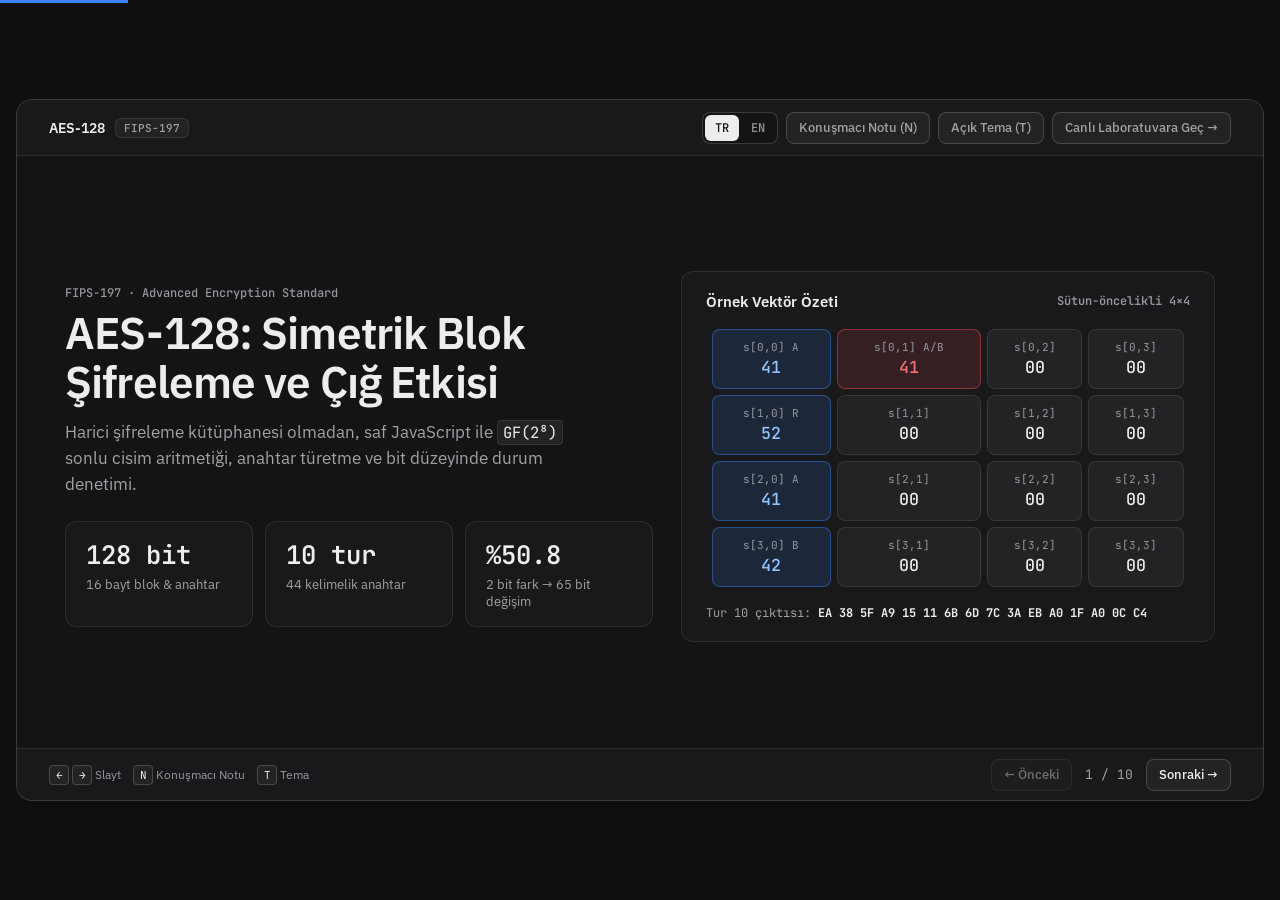
==== commit 5ef2f15f: "refactor(slides): remove speaker role labels from slide header and demo cards" ====
--- a/sunum.html
+++ b/sunum.html
@@ -1,4 +1,4 @@
-<!DOCTYPE html>
+  <!DOCTYPE html>
 <html lang="tr" data-theme="dark">
 <head>
   <meta charset="UTF-8">
@@ -119,30 +119,25 @@
       background: var(--panel);
     }
 
-    .speaker-pill {
+    .deck-brand {
       display: inline-flex;
       align-items: center;
-      gap: 8px;
-      height: 28px;
-      padding: 0 12px;
+      gap: 10px;
+      font-size: 14px;
+      font-weight: 600;
+      color: var(--text);
+    }
+
+    .tag-mini {
+      font-family: var(--mono);
+      font-size: 11px;
+      font-weight: 500;
+      padding: 2px 8px;
       border-radius: 6px;
-      font-size: 13px;
-      font-weight: 500;
       border: 1px solid var(--border);
       background: var(--surface-alt);
-      color: var(--text);
-    }
-
-    .dot {
-      width: 8px;
-      height: 8px;
-      border-radius: 4px;
-      flex-shrink: 0;
-    }
-
-    .dot-s1 { background: var(--accent); }
-    .dot-s2 { background: var(--spk2); }
-    .dot-both { background: linear-gradient(90deg, var(--accent) 50%, var(--spk2) 50%); }
+      color: var(--text-secondary);
+    }
 
     .topbar-actions {
       display: flex;
@@ -728,9 +723,9 @@
   <div class="deck-viewport">
     <div class="slide-deck">
       <header class="deck-topbar">
-        <div class="speaker-pill" id="speakerPill">
-          <span class="dot dot-both" id="speakerDot"></span>
-          <span id="speakerLabel">Ortak Açılış</span>
+        <div class="deck-brand">
+          <span>AES-128</span>
+          <span class="tag-mini">FIPS-197</span>
         </div>
         <div class="topbar-actions">
           <div class="lang-switch" role="group" aria-label="Dil / Language">
@@ -1145,22 +1140,22 @@
           <h2 class="slide-heading" data-i18n="s10.title">Canlı Laboratuvar Demosu Akışı</h2>
           <div class="demo-grid">
             <a href="index.html?tab=prep&present=1" class="demo-card" data-lab-link>
-              <div class="demo-card-meta"><span data-i18n="s10.spk1">1. Konuşmacı</span><span class="mono" data-i18n="s10.tag1">Adım 0</span></div>
+              <div class="demo-card-meta"><span data-i18n="s10.spk1">1. Aşama</span><span class="mono" data-i18n="s10.tag1">Adım 0</span></div>
               <h3 data-i18n="s10.c1t">Blok Hazırlama ve Sütun Dizilimi</h3>
               <p data-i18n="s10.c1d"><code>ARABA</code> vs <code>ARABB</code> karşılaştırmasını, 4×4 sütun-öncelikli yerleşimi ve 2 bitlik başlangıç farkını gösterin.</p>
             </a>
             <a href="index.html?tab=key&present=1" class="demo-card" data-lab-link>
-              <div class="demo-card-meta"><span data-i18n="s10.spk1b">1. Konuşmacı</span><span class="mono" data-i18n="s10.tag2">Anahtar Türetme</span></div>
+              <div class="demo-card-meta"><span data-i18n="s10.spk1b">2. Aşama</span><span class="mono" data-i18n="s10.tag2">Anahtar Türetme</span></div>
               <h3 data-i18n="s10.c2t">W[4] Kelimesi ve Key Schedule</h3>
               <p data-i18n="s10.c2d"><code>W[4]</code> sütununa tıklayarak <code>RotWord → SubWord → Rcon[1]</code> aşamalarını canlı kanıtlayın.</p>
             </a>
             <a href="index.html?tab=enc&round=1&present=1" class="demo-card" data-lab-link>
-              <div class="demo-card-meta"><span data-i18n="s10.spk2">2. Konuşmacı</span><span class="mono" data-i18n="s10.tag3">Tur 1 & Tur 2</span></div>
+              <div class="demo-card-meta"><span data-i18n="s10.spk2">3. Aşama</span><span class="mono" data-i18n="s10.tag3">Tur 1 & Tur 2</span></div>
               <h3 data-i18n="s10.c3t">SubBytes, MixColumns ve Çığ Etkisi</h3>
               <p data-i18n="s10.c3d">Tur 1'de <code>s[0,0] (6A→02)</code> S-Box kesişimini ve <code>s[0,1]</code> üzerinden <code>0x1B</code> taşma indirgemesini açıp Tur 2'ye geçin.</p>
             </a>
             <a href="index.html?tab=dec&round=10&present=1" class="demo-card" data-lab-link>
-              <div class="demo-card-meta"><span data-i18n="s10.spk1c">1. Konuşmacı</span><span class="mono" data-i18n="s10.tag4">Deşifreleme</span></div>
+              <div class="demo-card-meta"><span data-i18n="s10.spk1c">4. Aşama</span><span class="mono" data-i18n="s10.tag4">Deşifreleme</span></div>
               <h3 data-i18n="s10.c4t">Ters Dönüşüm Doğrulaması</h3>
               <p data-i18n="s10.c4d"><code>EA 38 5F A9...</code> şifreli çıktısının ters adımlarla tekrar <code>41 52 41 42 41</code> (ARABA) bloğuna dönüşünü gösterin.</p>
             </a>
@@ -1323,8 +1318,8 @@
       "s9.r4": "Inv Step 10 (Round 0)",
       "s10.kick": "09 · Live Lab Walkthrough",
       "s10.title": "Live Workbench Demo Sequence",
-      "s10.spk1": "Speaker 1", "s10.spk1b": "Speaker 1", "s10.spk1c": "Speaker 1",
-      "s10.spk2": "Speaker 2",
+      "s10.spk1": "Stage 1", "s10.spk1b": "Stage 2", "s10.spk1c": "Stage 4",
+      "s10.spk2": "Stage 3",
       "s10.tag1": "Step 0", "s10.tag2": "Key Schedule", "s10.tag3": "Rounds 1 & 2", "s10.tag4": "Decryption",
       "s10.c1t": "Block Formatting & Column Layout",
       "s10.c1d": "Show <code>ARABA</code> vs <code>ARABB</code>, column-major 4×4 matrix placement, and the 2-bit initial delta.",
@@ -1403,12 +1398,6 @@
       current = n;
       slides.forEach((s, i) => s.classList.toggle("active", i === n - 1));
       const active = slides[n - 1];
-      const role = active.dataset.role || "both";
-      const dot = document.getElementById("speakerDot");
-      dot.className = "dot " + (role === "s1" ? "dot-s1" : role === "s2" ? "dot-s2" : "dot-both");
-      document.getElementById("speakerLabel").textContent = currentLang === "en"
-        ? (active.dataset.speakerEn || "")
-        : (active.dataset.speakerTr || "");
       document.getElementById("speakerNoteText").textContent = currentLang === "en"
         ? (active.dataset.noteEn || "")
         : (active.dataset.noteTr || "");
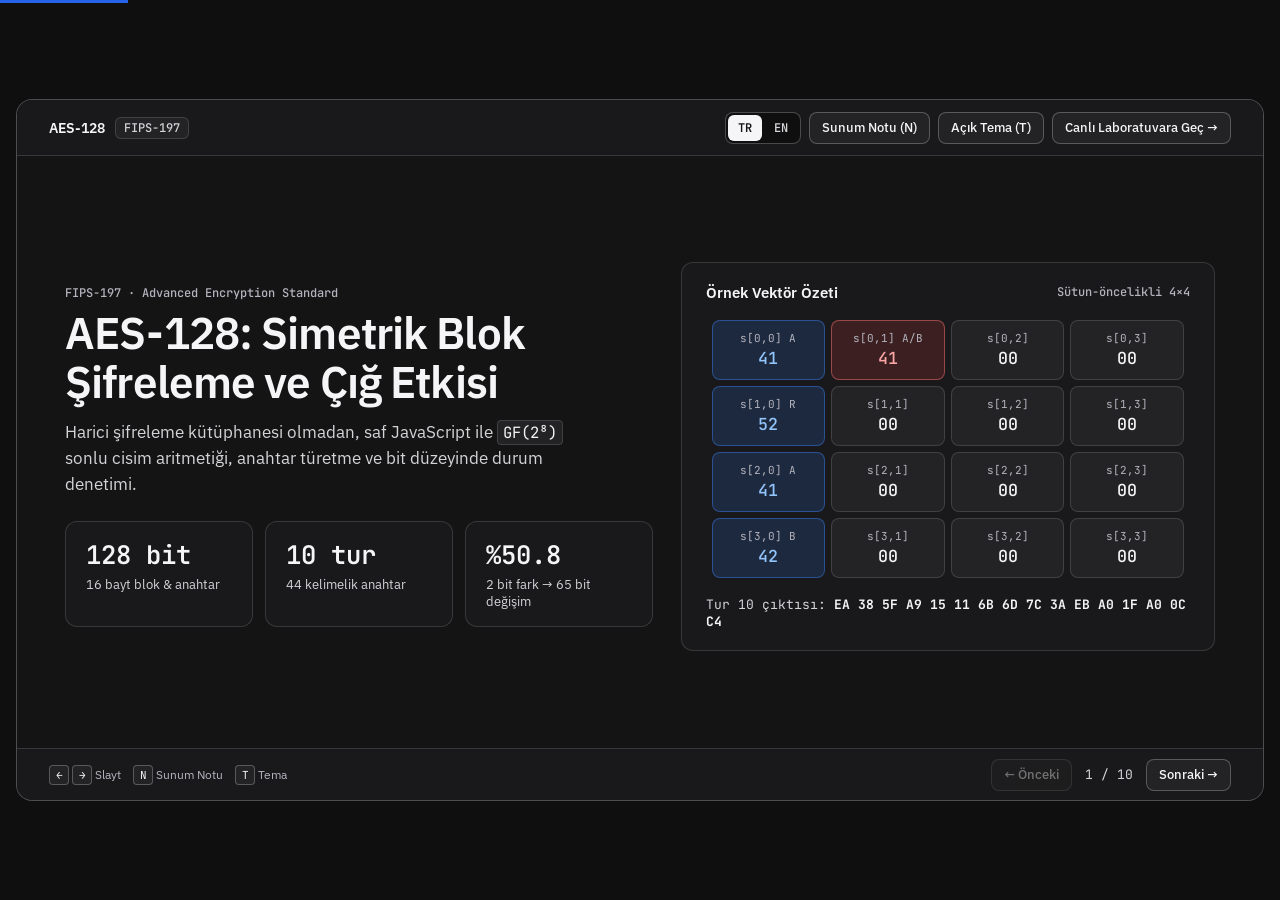
==== commit a0f19b40: "refactor: untangle AES core, shared tokens/prefs, board legibility, and add behavioral tests" ====
--- a/sunum.html
+++ b/sunum.html
@@ -1,4 +1,4 @@
-  <!DOCTYPE html>
+<!DOCTYPE html>
 <html lang="tr" data-theme="dark">
 <head>
   <meta charset="UTF-8">
@@ -7,72 +7,13 @@
   <link rel="preconnect" href="https://fonts.googleapis.com">
   <link rel="preconnect" href="https://fonts.gstatic.com" crossorigin>
   <link href="https://fonts.googleapis.com/css2?family=IBM+Plex+Sans:wght@400;500;600&family=JetBrains+Mono:wght@400;500;600&display=swap" rel="stylesheet">
+  <link rel="stylesheet" href="tokens.css">
   <style>
-    * { box-sizing: border-box; margin: 0; padding: 0; }
-
-    :root,
-    [data-theme="dark"] {
-      --bg: #0f0f10;
-      --slide-bg: #141415;
-      --panel: #19191b;
-      --surface-alt: #232325;
-      --hover-bg: #2a2a2d;
-      --border: rgba(237, 237, 237, 0.09);
-      --border-strong: rgba(237, 237, 237, 0.18);
-      --text: #ededed;
-      --text-secondary: #a1a1a6;
-      --muted: #96969e;
-      --accent: #3b82f6;
-      --accent-soft: rgba(59, 130, 246, 0.14);
-      --accent-text: #93c5fd;
-      --spk2: #10b981;
-      --spk2-text: #6ee7b7;
-      --diff: #f87171;
-      --diff-bg: rgba(229, 72, 77, 0.14);
-      --diff-solid: #dc2626;
-      --btn-bg: #ededed;
-      --btn-text: #141415;
-      --ease: cubic-bezier(0.22, 1, 0.36, 1);
-      --mono: "JetBrains Mono", "Cascadia Mono", "Consolas", monospace;
-      --sans: "IBM Plex Sans", "Segoe UI Variable", "Segoe UI", system-ui, -apple-system, sans-serif;
-    }
-
-    [data-theme="light"] {
-      --bg: #ececef;
-      --slide-bg: #fafafa;
-      --panel: #ffffff;
-      --surface-alt: #f4f4f5;
-      --hover-bg: #e8e8ec;
-      --border: rgba(23, 23, 23, 0.09);
-      --border-strong: rgba(23, 23, 23, 0.18);
-      --text: #171717;
-      --text-secondary: #525252;
-      --muted: #595962;
-      --accent: #2563eb;
-      --accent-soft: rgba(37, 99, 235, 0.09);
-      --accent-text: #1d4ed8;
-      --spk2: #059669;
-      --spk2-text: #047857;
-      --diff: #b91c1c;
-      --diff-bg: rgba(220, 38, 38, 0.08);
-      --diff-solid: #dc2626;
-      --btn-bg: #171717;
-      --btn-text: #ffffff;
-    }
-
     html, body {
       width: 100%;
       height: 100%;
-      background: var(--bg);
-      color: var(--text);
-      font-family: var(--sans);
+      background: var(--surface-deep);
       overflow: hidden;
-      -webkit-font-smoothing: antialiased;
-    }
-
-    :focus-visible {
-      outline: 2px solid var(--accent);
-      outline-offset: 2px;
     }
 
     .progress-bar {
@@ -98,7 +39,7 @@
       position: relative;
       width: min(100%, calc((100vh - 32px) * 16 / 9));
       aspect-ratio: 16 / 9;
-      background: var(--slide-bg);
+      background: var(--bg);
       border: 1px solid var(--border-strong);
       border-radius: 16px;
       overflow: hidden;
@@ -128,17 +69,6 @@
       color: var(--text);
     }
 
-    .tag-mini {
-      font-family: var(--mono);
-      font-size: 11px;
-      font-weight: 500;
-      padding: 2px 8px;
-      border-radius: 6px;
-      border: 1px solid var(--border);
-      background: var(--surface-alt);
-      color: var(--text-secondary);
-    }
-
     .topbar-actions {
       display: flex;
       align-items: center;
@@ -146,43 +76,7 @@
       gap: 8px;
     }
 
-    .lang-switch {
-      display: inline-flex;
-      align-items: center;
-      height: 32px;
-      padding: 2px;
-      border-radius: 8px;
-      border: 1px solid var(--border-strong);
-      background: var(--slide-bg);
-      gap: 2px;
-    }
-
-    .lang-btn {
-      height: 26px;
-      min-width: 34px;
-      padding: 0 8px;
-      border: none;
-      border-radius: 6px;
-      background: transparent;
-      color: var(--muted);
-      font-family: var(--mono);
-      font-size: 12px;
-      font-weight: 500;
-      cursor: pointer;
-    }
-
-    .lang-btn:hover {
-      background: var(--hover-bg);
-      color: var(--text);
-    }
-
-    .lang-btn.active {
-      background: var(--btn-bg);
-      color: var(--btn-text);
-    }
-
-    .top-btn,
-    .top-link {
+    .btn-control {
       display: inline-flex;
       align-items: center;
       gap: 6px;
@@ -191,7 +85,7 @@
       border-radius: 8px;
       border: 1px solid var(--border-strong);
       background: var(--surface-alt);
-      color: var(--text-secondary);
+      color: var(--text);
       font-family: var(--sans);
       font-size: 13px;
       font-weight: 500;
@@ -200,16 +94,19 @@
       transition: background-color 150ms var(--ease), color 150ms var(--ease);
     }
 
-    .top-btn:hover,
-    .top-link:hover {
+    .btn-control:hover:not(:disabled) {
       background: var(--hover-bg);
-      color: var(--text);
-    }
-
-    .top-btn[aria-pressed="true"] {
-      background: var(--btn-bg);
-      color: var(--btn-text);
-      border-color: var(--btn-bg);
+    }
+
+    .btn-control:disabled {
+      opacity: 0.4;
+      cursor: default;
+    }
+
+    .btn-control[aria-pressed="true"] {
+      background: var(--btn-active-bg);
+      color: var(--btn-active-text);
+      border-color: var(--btn-active-bg);
     }
 
     .slides-stage {
@@ -245,7 +142,7 @@
       margin-bottom: 8px;
     }
 
-    h1.hero-title {
+    .hero-title {
       font-size: clamp(28px, 3.4vw, 46px);
       font-weight: 600;
       line-height: 1.12;
@@ -254,7 +151,7 @@
       max-width: 22ch;
     }
 
-    h2.slide-heading {
+    .slide-heading {
       font-size: clamp(22px, 2.4vw, 32px);
       font-weight: 600;
       line-height: 1.18;
@@ -290,12 +187,9 @@
       min-width: 0;
     }
 
-    .card {
-      background: var(--panel);
-      border: 1px solid var(--border);
-      border-radius: 12px;
+    .slide .card {
       padding: 20px 24px;
-      min-width: 0;
+      box-shadow: none;
     }
 
     .card-title {
@@ -308,6 +202,41 @@
       align-items: center;
       flex-wrap: wrap;
       gap: 8px;
+    }
+
+    .card-badge {
+      font-family: var(--mono);
+      font-size: 12px;
+      font-weight: 500;
+      color: var(--muted);
+    }
+
+    .card-badge.is-accent {
+      color: var(--accent-text);
+    }
+
+    .card-badge.is-key {
+      color: var(--key-hl);
+    }
+
+    .card-foot {
+      margin-top: 12px;
+      font-size: 13px;
+      color: var(--text-secondary);
+    }
+
+    .card-foot strong {
+      color: var(--text);
+    }
+
+    .mono-note {
+      font-family: var(--mono);
+      font-size: 12px;
+      background: var(--surface-alt);
+      border: 1px solid var(--border);
+      border-radius: 8px;
+      padding: 10px 12px;
+      margin-bottom: 12px;
     }
 
     .bullet-list {
@@ -341,21 +270,6 @@
       font-weight: 500;
     }
 
-    .mono {
-      font-family: var(--mono);
-      font-variant-numeric: tabular-nums;
-    }
-
-    code {
-      font-family: var(--mono);
-      font-size: 0.9em;
-      background: var(--surface-alt);
-      border: 1px solid var(--border);
-      border-radius: 4px;
-      padding: 1px 5px;
-      color: var(--text);
-    }
-
     .metrics-row {
       display: grid;
       grid-template-columns: repeat(3, 1fr);
@@ -386,6 +300,7 @@
 
     .mini-matrix {
       width: 100%;
+      table-layout: fixed;
       border-collapse: separate;
       border-spacing: 6px;
       font-family: var(--mono);
@@ -402,7 +317,7 @@
       font-weight: 500;
     }
 
-    .mini-matrix td span.idx {
+    .mini-matrix .idx {
       display: block;
       font-size: 11px;
       color: var(--muted);
@@ -411,13 +326,13 @@
     }
 
     .mini-matrix td.hl-col {
-      border-color: rgba(59, 130, 246, 0.45);
+      border-color: var(--accent-border);
       background: var(--accent-soft);
       color: var(--accent-text);
     }
 
     .mini-matrix td.hl-diff {
-      border-color: rgba(229, 72, 77, 0.5);
+      border-color: var(--diff-border);
       background: var(--diff-bg);
       color: var(--diff);
     }
@@ -463,18 +378,22 @@
       line-height: 1.45;
     }
 
-    .data-table {
-      width: 100%;
-      border-collapse: collapse;
-      font-size: 13px;
-      font-variant-numeric: tabular-nums;
+    .pipeline-foot {
+      display: flex;
+      justify-content: space-between;
+      flex-wrap: wrap;
+      gap: 12px;
+      font-size: 14px;
+      color: var(--text-secondary);
+    }
+
+    .pipeline-foot strong {
+      color: var(--text);
     }
 
     .data-table th,
     .data-table td {
       padding: 9px 12px;
-      border-bottom: 1px solid var(--border);
-      text-align: left;
     }
 
     .data-table th {
@@ -483,11 +402,11 @@
       font-size: 12px;
     }
 
-    .data-table tr.row-hl {
+    .row-hl {
       background: var(--accent-soft);
     }
 
-    .data-table tr.row-hl td {
+    .row-hl td {
       color: var(--text);
       font-weight: 500;
     }
@@ -500,8 +419,8 @@
       height: 36px;
       padding: 0 16px;
       border-radius: 8px;
-      background: var(--btn-bg);
-      color: var(--btn-text);
+      background: var(--btn-active-bg);
+      color: var(--btn-active-text);
       font-size: 13px;
       font-weight: 500;
       text-decoration: none;
@@ -546,12 +465,12 @@
       color: var(--muted);
     }
 
-    .demo-card h3 {
+    .demo-card-title {
       font-size: 16px;
       font-weight: 600;
     }
 
-    .demo-card p {
+    .demo-card-desc {
       font-size: 13px;
       color: var(--text-secondary);
       line-height: 1.45;
@@ -591,6 +510,11 @@
     .stat-row-card .lbl {
       font-size: 13px;
       color: var(--text-secondary);
+    }
+
+    .stat-sub {
+      font-size: 12px;
+      color: var(--muted);
     }
 
     .stat-row-card .val {
@@ -602,7 +526,10 @@
       white-space: nowrap;
     }
 
-    /* Konuşmacı Notları Alt Çekmecesi */
+    .stat-row-card.accent-red .val {
+      color: var(--diff);
+    }
+
     .speaker-notes {
       display: none;
       border-top: 1px solid var(--border);
@@ -623,7 +550,6 @@
       font-weight: 600;
     }
 
-    /* Alt Navigasyon */
     .deck-footer {
       height: 52px;
       padding: 0 32px;
@@ -643,47 +569,10 @@
       gap: 12px;
     }
 
-    kbd {
-      display: inline-flex;
-      align-items: center;
-      justify-content: center;
-      min-width: 20px;
-      height: 20px;
-      padding: 0 5px;
-      border-radius: 4px;
-      border: 1px solid var(--border-strong);
-      background: var(--surface-alt);
-      color: var(--text);
-      font-family: var(--mono);
-      font-size: 11px;
-    }
-
     .nav-controls {
       display: flex;
       align-items: center;
       gap: 10px;
-    }
-
-    .nav-btn {
-      height: 32px;
-      padding: 0 12px;
-      border-radius: 8px;
-      border: 1px solid var(--border-strong);
-      background: var(--surface-alt);
-      color: var(--text);
-      font-family: var(--sans);
-      font-size: 13px;
-      font-weight: 500;
-      cursor: pointer;
-    }
-
-    .nav-btn:hover:not(:disabled) {
-      background: var(--hover-bg);
-    }
-
-    .nav-btn:disabled {
-      opacity: 0.4;
-      cursor: default;
     }
 
     .slide-counter {
@@ -705,15 +594,7 @@
     }
 
     @media (pointer: coarse) {
-      .top-btn, .top-link, .nav-btn, .demo-cta, .lang-switch { min-height: 44px; }
-      .lang-btn { height: 38px; min-width: 40px; }
-    }
-
-    @media (prefers-reduced-motion: reduce) {
-      *, *::before, *::after {
-        transition-duration: 0.01ms !important;
-        animation-duration: 0.01ms !important;
-      }
+      .btn-control, .demo-cta { min-height: 44px; }
     }
   </style>
 </head>
@@ -725,24 +606,23 @@
       <header class="deck-topbar">
         <div class="deck-brand">
           <span>AES-128</span>
-          <span class="tag-mini">FIPS-197</span>
+          <span class="tag">FIPS-197</span>
         </div>
         <div class="topbar-actions">
           <div class="lang-switch" role="group" aria-label="Dil / Language">
             <button type="button" class="lang-btn active" data-lang="tr" aria-pressed="true">TR</button>
             <button type="button" class="lang-btn" data-lang="en" aria-pressed="false">EN</button>
           </div>
-          <button type="button" class="top-btn" id="notesToggleBtn" aria-pressed="false" data-i18n="ui.notesBtn">Konuşmacı Notu (N)</button>
-          <button type="button" class="top-btn" id="themeToggleBtn">Açık Tema (T)</button>
-          <a href="index.html?present=1" id="labHeaderLink" class="top-link" data-i18n="ui.labLink">Canlı Laboratuvara Geç →</a>
+          <button type="button" class="btn-control" id="notesToggleBtn" aria-pressed="false" data-i18n="ui.notesBtn">Sunum Notu (N)</button>
+          <button type="button" class="btn-control" id="themeToggleBtn" data-i18n="ui.themeLight">Açık Tema (T)</button>
+          <a href="index.html?present=1" class="btn-control" data-lab-link data-i18n="ui.labLink">Canlı Laboratuvara Geç →</a>
         </div>
       </header>
 
       <main class="slides-stage">
-        <!-- SLIDE 1 -->
-        <section class="slide active" data-speaker-tr="Ortak Açılış" data-speaker-en="Joint Opening" data-role="both"
-          data-note-tr="1. Konuşmacı konuyu ve amacı kısaca tanıtır (15 sn). 2. Konuşmacı canlı simülasyonla tüm matematiği göstereceklerini belirterek 2. slayta geçer."
-          data-note-en="Speaker 1 briefly introduces the project scope (15s). Speaker 2 previews the live workbench walkthrough before moving to Slide 2.">
+        <section class="slide active"
+          data-note-tr="Konuyu ve amacı kısaca tanıtın (15 sn). Ardından canlı simülasyonla tüm matematiği göstereceğinizi belirterek 2. slayta geçin."
+          data-note-en="Briefly introduce the project scope (15s) and preview the live workbench walkthrough before moving to Slide 2.">
           <div class="split">
             <div>
               <div class="slide-kicker">FIPS-197 · Advanced Encryption Standard</div>
@@ -764,7 +644,7 @@
               </div>
             </div>
             <div class="card">
-              <div class="card-title"><span data-i18n="s1.vecTitle">Örnek Vektör Özeti</span><span class="mono" style="font-size:12px;color:var(--muted);" data-i18n="s1.vecBadge">Sütun-öncelikli 4×4</span></div>
+              <div class="card-title"><span data-i18n="s1.vecTitle">Örnek Vektör Özeti</span><span class="card-badge" data-i18n="s1.vecBadge">Sütun-öncelikli 4×4</span></div>
               <table class="mini-matrix">
                 <tbody>
                   <tr>
@@ -793,17 +673,16 @@
                   </tr>
                 </tbody>
               </table>
-              <div style="margin-top:12px;font-size:12px;color:var(--text-secondary);" class="mono">
-                <span data-i18n="s1.r10out">Tur 10 çıktısı:</span> <strong style="color:var(--text);">EA 38 5F A9 15 11 6B 6D 7C 3A EB A0 1F A0 0C C4</strong>
+              <div class="card-foot mono">
+                <span data-i18n="s1.r10out">Tur 10 çıktısı:</span> <strong id="s1CipherOut">EA 38 5F A9 15 11 6B 6D 7C 3A EB A0 1F A0 0C C4</strong>
               </div>
             </div>
           </div>
         </section>
 
-        <!-- SLIDE 2 -->
-        <section class="slide" data-speaker-tr="1. Konuşmacı · Temel Mimari" data-speaker-en="Speaker 1 · Core Architecture" data-role="s1"
-          data-note-tr="1. Konuşmacı: DES'in 56-bit anahtarının günümüzde yetersiz kalmasıyla 2001'de Rijndael'in AES standardı seçildiğini vurgulayın. Sabit 128-bit blok ve 10 turluk SPN yapısını özetleyin."
-          data-note-en="Speaker 1: Highlight how 56-bit DES fell to brute force and NIST standardized Rijndael (FIPS-197) in 2001, operating as a 10-round Substitution-Permutation Network on 16-byte blocks.">
+        <section class="slide"
+          data-note-tr="DES'in 56-bit anahtarının günümüzde yetersiz kalmasıyla 2001'de Rijndael'in AES standardı seçildiğini vurgulayın. Sabit 128-bit blok ve 10 turluk SPN yapısını özetleyin."
+          data-note-en="Highlight how 56-bit DES fell to brute force and NIST standardized Rijndael (FIPS-197) in 2001, operating as a 10-round Substitution-Permutation Network on 16-byte blocks.">
           <div class="slide-kicker" data-i18n="s2.kick">01 · Genel Çerçeve</div>
           <h2 class="slide-heading" data-i18n="s2.title">Neden AES ve 128-Bit Blok Yapısı?</h2>
           <div class="split">
@@ -814,7 +693,7 @@
               <li data-i18n="s2.b4"><strong>Projenin farkı:</strong> Hazır <code>crypto</code> API kullanmak yerine tüm <code>GF(2⁸)</code> çarpımları, S-Box ve ters matrisler sıfırdan hesaplanır.</li>
             </ul>
             <div class="card">
-              <div class="card-title"><span data-i18n="s2.tblTitle">AES Ailesi Karşılaştırması</span><span class="mono" style="font-size:12px;color:var(--muted);">FIPS-197</span></div>
+              <div class="card-title"><span data-i18n="s2.tblTitle">AES Ailesi Karşılaştırması</span><span class="card-badge">FIPS-197</span></div>
               <table class="data-table">
                 <thead>
                   <tr>
@@ -825,19 +704,18 @@
                   </tr>
                 </thead>
                 <tbody>
-                  <tr class="row-hl"><td>AES-128</td><td data-i18n="s2.k128">128 bit (4 kelime)</td><td>128 bit</td><td data-i18n="s2.r10">10 tur</td></tr>
-                  <tr><td>AES-192</td><td data-i18n="s2.k192">192 bit (6 kelime)</td><td>128 bit</td><td data-i18n="s2.r12">12 tur</td></tr>
-                  <tr><td>AES-256</td><td data-i18n="s2.k256">256 bit (8 kelime)</td><td>128 bit</td><td data-i18n="s2.r14">14 tur</td></tr>
+                  <tr class="row-hl"><td>AES-128</td><td data-i18n="s2.k128">128 bit (4 kelime)</td><td data-i18n="s2.b128">128 bit</td><td data-i18n="s2.r10">10 tur</td></tr>
+                  <tr><td>AES-192</td><td data-i18n="s2.k192">192 bit (6 kelime)</td><td data-i18n="s2.b128">128 bit</td><td data-i18n="s2.r12">12 tur</td></tr>
+                  <tr><td>AES-256</td><td data-i18n="s2.k256">256 bit (8 kelime)</td><td data-i18n="s2.b128">128 bit</td><td data-i18n="s2.r14">14 tur</td></tr>
                 </tbody>
               </table>
             </div>
           </div>
         </section>
 
-        <!-- SLIDE 3 -->
-        <section class="slide" data-speaker-tr="1. Konuşmacı · Adım 0" data-speaker-en="Speaker 1 · Step 0" data-role="s1"
-          data-note-tr="1. Konuşmacı: Öğrencilerin en çok karıştırdığı noktanın matrise satır satır değil SÜTUN SÜTUN yazım olduğunu belirtin. ARABA ve ARABB farkının sadece 5. baytta (s[0,1]) 2 bit olduğunu gösterin."
-          data-note-en="Speaker 1: Emphasize that bytes fill the 4×4 state matrix COLUMN BY COLUMN, not row by row. Point out the 2-bit difference between ARABA and ARABB in Byte 5 (s[0,1]).">
+        <section class="slide"
+          data-note-tr="Öğrencilerin en çok karıştırdığı noktanın matrise satır satır değil SÜTUN SÜTUN yazım olduğunu belirtin. ARABA ve ARABB farkının sadece 5. baytta (s[0,1]) 2 bit olduğunu gösterin."
+          data-note-en="Emphasize that bytes fill the 4×4 state matrix COLUMN BY COLUMN, not row by row. Point out the 2-bit difference between ARABA and ARABB in Byte 5 (s[0,1]).">
           <div class="slide-kicker" data-i18n="s3.kick">02 · Blok Hazırlama</div>
           <h2 class="slide-heading" data-i18n="s3.title">Adım 0: Metinden Sütun-Öncelikli Durum Matrisine</h2>
           <div class="split">
@@ -884,10 +762,9 @@
           </div>
         </section>
 
-        <!-- SLIDE 4 -->
-        <section class="slide" data-speaker-tr="1. Konuşmacı · Key Schedule" data-speaker-en="Speaker 1 · Key Schedule" data-role="s1"
-          data-note-tr="1. Konuşmacı: Tek 16 bayt anahtardan 11 adet tur anahtarı (Tur 0 dahil) çıktığını, bunun da 44 sütuna denk geldiğini anlatın. Sağdaki W[4] adımlarını sırayla okuyup sözü 2. konuşmacıya devredin."
-          data-note-en="Speaker 1: Explain why 11 round keys require 44 words (W[0]..W[43]). Walk through the 6-step W[4] table on the right and hand over to Speaker 2.">
+        <section class="slide"
+          data-note-tr="Tek 16 bayt anahtardan 11 adet tur anahtarı (Tur 0 dahil) çıktığını, bunun da 44 sütuna denk geldiğini anlatın. Sağdaki W[4] adımlarını sırayla gösterin."
+          data-note-en="Explain why 11 round keys require 44 words (W[0]..W[43]) and walk through the 6-step W[4] derivation table on the right.">
           <div class="slide-kicker" data-i18n="s4.kick">03 · Anahtar Genişletme (Key Schedule)</div>
           <h2 class="slide-heading" data-i18n="s4.title">16 Baytlık Anahtardan 44 Kelimelik Anahtar Takvimine</h2>
           <div class="split">
@@ -900,25 +777,24 @@
               <a href="index.html?tab=key&present=1" class="demo-cta" data-lab-link data-i18n="s4.cta">Anahtar Türetmeyi aç →</a>
             </div>
             <div class="card">
-              <div class="card-title"><span data-i18n="s4.tblTitle">Canlı Örnek: W[4] Sütunu Üretimi</span><span class="mono" style="font-size:12px;color:var(--accent-text);">i = 4 (mod 4 = 0)</span></div>
-              <table class="data-table mono">
+              <div class="card-title"><span data-i18n="s4.tblTitle">Canlı Örnek: W[4] Sütunu Üretimi</span><span class="card-badge is-accent">i = 4 (mod 4 = 0)</span></div>
+              <table class="data-table">
                 <tbody>
-                  <tr><th data-i18n="s4.r1">1. Önceki W[3]</th><td>09 CF 4F 3C</td></tr>
-                  <tr><th>2. RotWord</th><td>CF 4F 3C 09</td></tr>
-                  <tr><th>3. SubWord (S-Box)</th><td>8A 84 EB 01</td></tr>
-                  <tr><th>4. ⊕ Rcon[1] (01000000)</th><td>8B 84 EB 01</td></tr>
-                  <tr><th data-i18n="s4.r5">5. W[0] kelimesi</th><td>2B 7E 15 16</td></tr>
-                  <tr class="row-hl"><th data-i18n="s4.r6">6. Sonuç W[4]</th><td><strong>A0 FA FE 17</strong></td></tr>
+                  <tr><th data-i18n="s4.r1">1. Önceki W[3]</th><td id="s4W3">09 CF 4F 3C</td></tr>
+                  <tr><th>2. RotWord</th><td id="s4Rot">CF 4F 3C 09</td></tr>
+                  <tr><th>3. SubWord (S-Box)</th><td id="s4Sub">8A 84 EB 01</td></tr>
+                  <tr><th>4. ⊕ Rcon[1] (01000000)</th><td id="s4Rcon">8B 84 EB 01</td></tr>
+                  <tr><th data-i18n="s4.r5">5. W[0] kelimesi</th><td id="s4W0">2B 7E 15 16</td></tr>
+                  <tr class="row-hl"><th data-i18n="s4.r6">6. Sonuç W[4]</th><td><strong id="s4W4">A0 FA FE 17</strong></td></tr>
                 </tbody>
               </table>
             </div>
           </div>
         </section>
 
-        <!-- SLIDE 5 -->
-        <section class="slide" data-speaker-tr="2. Konuşmacı · Tur Akışı" data-speaker-en="Speaker 2 · Round Pipeline" data-role="s2"
-          data-note-tr="2. Konuşmacı burada devralır: Tur 0'da yalnızca AddRoundKey yapıldığını, Tur 1-9'da 4 adımın tamamının uygulandığını, 10. turda ise MixColumns'un çıkarıldığını vurgulayın."
-          data-note-en="Speaker 2 takes over: highlight initial AddRoundKey in Round 0, the full 4-stage pipeline in Rounds 1–9, and why MixColumns is omitted in Round 10.">
+        <section class="slide"
+          data-note-tr="Tur 0'da yalnızca AddRoundKey yapıldığını, Tur 1-9'da 4 adımın tamamının uygulandığını, 10. turda ise MixColumns'un çıkarıldığını vurgulayın."
+          data-note-en="Highlight initial AddRoundKey in Round 0, the full 4-stage pipeline in Rounds 1–9, and why MixColumns is omitted in Round 10.">
           <div class="slide-kicker" data-i18n="s5.kick">04 · Şifreleme Döngüsü</div>
           <h2 class="slide-heading" data-i18n="s5.title">Bir AES Turunun 4 Adımı: Karışıklık ve Yayılma</h2>
           <div class="pipeline-4">
@@ -948,18 +824,17 @@
             </div>
           </div>
           <div class="card">
-            <div style="display:flex;justify-content:space-between;flex-wrap:wrap;gap:12px;font-size:14px;color:var(--text-secondary);">
-              <span data-i18n="s5.f1"><strong style="color:var(--text);">Tur 0 (Başlangıç):</strong> Yalnızca <code>AddRoundKey(K0)</code></span>
-              <span data-i18n="s5.f2"><strong style="color:var(--text);">Tur 1–9:</strong> 4 adımın tamamı uygulanır</span>
-              <span data-i18n="s5.f3"><strong style="color:var(--text);">Tur 10 (Son Tur):</strong> <code>MixColumns</code> uygulanmaz (tersi anahtarsız açılabileceği için gereksizdir)</span>
+            <div class="pipeline-foot">
+              <span data-i18n="s5.f1"><strong>Tur 0 (Başlangıç):</strong> Yalnızca <code>AddRoundKey(K0)</code></span>
+              <span data-i18n="s5.f2"><strong>Tur 1–9:</strong> 4 adımın tamamı uygulanır</span>
+              <span data-i18n="s5.f3"><strong>Tur 10 (Son Tur):</strong> <code>MixColumns</code> uygulanmaz (tersi anahtarsız açılabileceği için gereksizdir)</span>
             </div>
           </div>
         </section>
 
-        <!-- SLIDE 6 -->
-        <section class="slide" data-speaker-tr="2. Konuşmacı · SubBytes & GF(2⁸)" data-speaker-en="Speaker 2 · SubBytes & GF(2⁸)" data-role="s2"
-          data-note-tr="2. Konuşmacı: 'S-Box rastgele sayılardan mı oluşur?' sorusunun cevabı buradadır. 0x11B polinomunda çarpımsal ters + afin dönüşümle matematiksel olarak türetildiğini belirtin."
-          data-note-en="Speaker 2: Explain that the S-Box is algebraically constructed from multiplicative inverses modulo 0x11B plus an affine transform (XOR 0x63), not arbitrary numbers.">
+        <section class="slide"
+          data-note-tr="'S-Box rastgele sayılardan mı oluşur?' sorusunun cevabı buradadır. 0x11B polinomunda çarpımsal ters + afin dönüşümle matematiksel olarak türetildiğini belirtin."
+          data-note-en="Explain that the S-Box is algebraically constructed from multiplicative inverses modulo 0x11B plus an affine transform (XOR 0x63), not arbitrary numbers.">
           <div class="slide-kicker" data-i18n="s6.kick">05 · Karışıklık Katmanı</div>
           <h2 class="slide-heading" data-i18n="s6.title">SubBytes: GF(2⁸) Üzerinde S-Box Matematiği</h2>
           <div class="split">
@@ -972,44 +847,43 @@
               <a href="index.html?tab=enc&round=1&present=1" class="demo-cta" data-lab-link data-i18n="s6.cta">Tur 1 SubBytes'ı aç →</a>
             </div>
             <div class="card">
-              <div class="card-title"><span data-i18n="s6.tblTitle">Gerçek Hesap: Tur 1 · s[0,0] Hücresi</span><span class="mono" style="font-size:12px;color:var(--accent-text);">6A → 02</span></div>
-              <table class="data-table mono">
+              <div class="card-title"><span data-i18n="s6.tblTitle">Gerçek Hesap: Tur 1 · s[0,0] Hücresi</span><span class="card-badge is-accent" id="s6Summary">6A → 02</span></div>
+              <table class="data-table">
                 <thead><tr><th data-i18n="s6.th1">Aşama</th><th>Hex</th><th data-i18n="s6.th3">8-bit İkilik</th></tr></thead>
                 <tbody>
-                  <tr><td data-i18n="s6.r1">1. Girdi baytı</td><td>6A</td><td>01101010</td></tr>
-                  <tr><td data-i18n="s6.r2">2. GF(2⁸) tersi (mod 0x11B)</td><td>91</td><td>10010001</td></tr>
-                  <tr class="row-hl"><td data-i18n="s6.r3">3. Afin + 0x63 XOR</td><td><strong>02</strong></td><td><strong>00000010</strong></td></tr>
+                  <tr><td data-i18n="s6.r1">1. Girdi baytı</td><td id="s6InHex">6A</td><td id="s6InBin">01101010</td></tr>
+                  <tr><td data-i18n="s6.r2">2. GF(2⁸) tersi (mod 0x11B)</td><td id="s6InvHex">91</td><td id="s6InvBin">10010001</td></tr>
+                  <tr class="row-hl"><td data-i18n="s6.r3">3. Afin + 0x63 XOR</td><td><strong id="s6OutHex">02</strong></td><td><strong id="s6OutBin">00000010</strong></td></tr>
                 </tbody>
               </table>
-              <div style="margin-top:12px;font-size:13px;color:var(--text-secondary);" data-i18n="s6.foot">
+              <div class="card-foot" data-i18n="s6.foot">
                 16×16 S-Box üzerinde <strong>6. satır, A sütunu</strong> kesişimi doğrudan <code>02</code> sonucunu verir.
               </div>
             </div>
           </div>
         </section>
 
-        <!-- SLIDE 7 -->
-        <section class="slide" data-speaker-tr="2. Konuşmacı · ShiftRows & MixColumns" data-speaker-en="Speaker 2 · ShiftRows & MixColumns" data-role="s2"
-          data-note-tr="2. Konuşmacı: ShiftRows olmadan sütunların birbirinden bağımsız kalacağını açıklayın. MixColumns'da 0x02 ile çarparken MSB=1 ise neden 0x1B ile XOR yapıldığını (0x11B taşmasının alt 8 biti) vurgulayın."
-          data-note-en="Speaker 2: Explain how ShiftRows breaks column independence and how xtime (0x02) reduces 8-bit overflow via XOR 0x1B when MSB = 1.">
+        <section class="slide"
+          data-note-tr="ShiftRows olmadan sütunların birbirinden bağımsız kalacağını açıklayın. MixColumns'da 0x02 ile çarparken MSB=1 ise neden 0x1B ile XOR yapıldığını (0x11B taşmasının alt 8 biti) vurgulayın."
+          data-note-en="Explain how ShiftRows breaks column independence and how xtime (0x02) reduces 8-bit overflow via XOR 0x1B when MSB = 1.">
           <div class="slide-kicker" data-i18n="s7.kick">06 · Yayılma Katmanı</div>
           <h2 class="slide-heading" data-i18n="s7.title">ShiftRows ve MixColumns: 0x1B Taşma Kuralı</h2>
           <div class="split-even">
             <div class="card">
-              <div class="card-title"><span data-i18n="s7.c1t">ShiftRows · Satır Kaydırma</span><span class="mono" style="font-size:12px;color:var(--muted);" data-i18n="s7.c1b">Sütunlar arası yayılım</span></div>
+              <div class="card-title"><span data-i18n="s7.c1t">ShiftRows · Satır Kaydırma</span><span class="card-badge" data-i18n="s7.c1b">Sütunlar arası yayılım</span></div>
               <ul class="bullet-list">
                 <li data-i18n="s7.s0"><strong>Satır 0:</strong> Kaydırma yok (<code>0</code> birim)</li>
                 <li data-i18n="s7.s1"><strong>Satır 1:</strong> <code>1</code> bayt sola (tersinde sağa)</li>
                 <li data-i18n="s7.s2"><strong>Satır 2:</strong> <code>2</code> bayt sola (tersinde sağa)</li>
                 <li data-i18n="s7.s3"><strong>Satır 3:</strong> <code>3</code> bayt sola (tersinde sağa)</li>
               </ul>
-              <div style="margin-top:14px;font-size:13px;color:var(--text-secondary);" data-i18n="s7.c1f">
+              <div class="card-foot" data-i18n="s7.c1f">
                 Amaç: Aynı sütundaki 4 baytı bir sonraki adımda 4 farklı sütuna dağıtmak.
               </div>
             </div>
             <div class="card">
-              <div class="card-title"><span data-i18n="s7.c2t">MixColumns · xtime ve 0x1B İndirgemesi</span><span class="mono" style="font-size:12px;color:var(--muted);" data-i18n="s7.c2b">Sütun içi yayılım</span></div>
-              <div style="font-family:var(--mono);font-size:12px;background:var(--surface-alt);border:1px solid var(--border);border-radius:8px;padding:10px 12px;margin-bottom:12px;" data-i18n="s7.mds">
+              <div class="card-title"><span data-i18n="s7.c2t">MixColumns · xtime ve 0x1B İndirgemesi</span><span class="card-badge" data-i18n="s7.c2b">Sütun içi yayılım</span></div>
+              <div class="mono-note" data-i18n="s7.mds">
                 Sabit Matris: [02 03 01 01 / 01 02 03 01 / 01 01 02 03 / 03 01 01 02]
               </div>
               <ul class="bullet-list">
@@ -1021,92 +895,47 @@
           </div>
         </section>
 
-        <!-- SLIDE 8 -->
-        <section class="slide" data-speaker-tr="2. Konuşmacı · Çığ Etkisi Deneyi" data-speaker-en="Speaker 2 · Avalanche Experiment" data-role="s2"
-          data-note-tr="2. Konuşmacı: Bu grafik sunumun odak noktasıdır. Tur 0'da sadece 2 bit (%1.6) olan farkın, Tur 1'de MixColumns ile 23 bite (%18.0), Tur 2'de ise ShiftRows+MixColumns birleşimiyle 71 bite (%55.5) sıçrayıp 16 baytın tamamına yayıldığını gösterin."
-          data-note-en="Speaker 2: This chart is the centerpiece. Trace the 2-bit delta (1.6%) jumping to 23 bits (18.0%) after Round 1 MixColumns, then hitting all 16 bytes and 71 bits (55.5%) by Round 2.">
+        <section class="slide"
+          data-note-tr="Bu grafik sunumun odak noktasıdır. Tur 0'da sadece 2 bit (%1.6) olan farkın, Tur 1'de MixColumns ile 23 bite (%18.0), Tur 2'de ise ShiftRows+MixColumns birleşimiyle 71 bite (%55.5) sıçrayıp 16 baytın tamamına yayıldığını gösterin."
+          data-note-en="This chart is the centerpiece. Trace the 2-bit delta (1.6%) jumping to 23 bits (18.0%) after Round 1 MixColumns, then hitting all 16 bytes and 71 bits (55.5%) by Round 2.">
           <div class="slide-kicker" data-i18n="s8.kick">07 · Çığ Etkisi (Avalanche Effect)</div>
           <h2 class="slide-heading" data-i18n="s8.title">2 Bitlik Fark 2 Turda Tüm Bloğa Nasıl Yayılır?</h2>
           <div class="split">
             <div class="card chart-wrap">
               <div class="card-title">
                 <span data-i18n="s8.chartTitle">ARABA vs ARABB — Değişen Bit Sayısı</span>
-                <span class="mono" style="font-size:11px;font-weight:500;color:var(--accent-text);" data-i18n="s8.legend">-- %50 eşiği (64 bit)</span>
+                <span class="card-badge is-accent" data-i18n="s8.legend">-- %50 eşiği (64 bit)</span>
               </div>
-              <svg class="chart-svg" viewBox="0 0 560 280" role="img" aria-labelledby="chartTitleSvg chartDescSvg">
-                <title id="chartTitleSvg">ARABA vs ARABB Bit Avalanche Chart</title>
-                <desc id="chartDescSvg">Round 0: 2, Round 1: 23, Round 2: 71, Round 3: 66, Round 4: 66, Round 5: 58, Round 6: 60, Round 7: 65, Round 8: 58, Round 9: 72, Round 10: 65 of 128 bits flipped.</desc>
-                <line x1="48" y1="228" x2="536" y2="228" stroke="currentColor" stroke-opacity="0.14" />
-                <line x1="48" y1="181" x2="536" y2="181" stroke="currentColor" stroke-opacity="0.08" />
-                <line x1="48" y1="134" x2="536" y2="134" stroke="var(--accent)" stroke-opacity="0.6" stroke-dasharray="5 4" />
-                <line x1="48" y1="87" x2="536" y2="87" stroke="currentColor" stroke-opacity="0.08" />
-                <line x1="48" y1="40" x2="536" y2="40" stroke="currentColor" stroke-opacity="0.08" />
-
-                <text x="40" y="232" text-anchor="end" fill="var(--muted)" font-family="JetBrains Mono, monospace" font-size="11">0</text>
-                <text x="40" y="185" text-anchor="end" fill="var(--muted)" font-family="JetBrains Mono, monospace" font-size="11">32</text>
-                <text x="40" y="138" text-anchor="end" fill="var(--accent-text)" font-family="JetBrains Mono, monospace" font-size="11" font-weight="600">64</text>
-                <text x="40" y="91" text-anchor="end" fill="var(--muted)" font-family="JetBrains Mono, monospace" font-size="11">96</text>
-                <text x="40" y="44" text-anchor="end" fill="var(--muted)" font-family="JetBrains Mono, monospace" font-size="11">128</text>
-
-                <polygon points="58,225 104.8,194.2 151.6,123.7 198.4,131.1 245.2,131.1 292,142.8 338.8,139.9 385.6,132.5 432.4,142.8 479.2,122.2 526,132.5 526,228 58,228" fill="var(--diff-bg)" />
-                <polyline fill="none" stroke="var(--diff-solid)" stroke-width="2.5" stroke-linejoin="round" stroke-linecap="round"
-                  points="58,225 104.8,194.2 151.6,123.7 198.4,131.1 245.2,131.1 292,142.8 338.8,139.9 385.6,132.5 432.4,142.8 479.2,122.2 526,132.5" />
-
-                <circle cx="58" cy="225" r="4" fill="var(--diff-solid)" />
-                <circle cx="104.8" cy="194.2" r="4" fill="var(--diff-solid)" />
-                <circle cx="151.6" cy="123.7" r="4.5" fill="var(--diff-solid)" stroke="var(--panel)" stroke-width="1.5" />
-                <circle cx="198.4" cy="131.1" r="3.5" fill="var(--diff-solid)" />
-                <circle cx="245.2" cy="131.1" r="3.5" fill="var(--diff-solid)" />
-                <circle cx="292" cy="142.8" r="3.5" fill="var(--diff-solid)" />
-                <circle cx="338.8" cy="139.9" r="3.5" fill="var(--diff-solid)" />
-                <circle cx="385.6" cy="132.5" r="3.5" fill="var(--diff-solid)" />
-                <circle cx="432.4" cy="142.8" r="3.5" fill="var(--diff-solid)" />
-                <circle cx="479.2" cy="122.2" r="3.5" fill="var(--diff-solid)" />
-                <circle cx="526" cy="132.5" r="4.5" fill="var(--diff-solid)" stroke="var(--panel)" stroke-width="1.5" />
-
-                <text x="58" y="216" text-anchor="middle" fill="var(--diff)" font-family="JetBrains Mono, monospace" font-size="11" font-weight="600">2</text>
-                <text x="104.8" y="184" text-anchor="middle" fill="var(--diff)" font-family="JetBrains Mono, monospace" font-size="11" font-weight="600">23</text>
-                <text x="151.6" y="112" text-anchor="middle" fill="var(--diff)" font-family="JetBrains Mono, monospace" font-size="11" font-weight="600">71</text>
-                <text x="526" y="121" text-anchor="middle" fill="var(--diff)" font-family="JetBrains Mono, monospace" font-size="11" font-weight="600">65</text>
-
-                <text x="58" y="250" text-anchor="middle" fill="var(--muted)" font-family="JetBrains Mono, monospace" font-size="11">T0</text>
-                <text x="104.8" y="250" text-anchor="middle" fill="var(--muted)" font-family="JetBrains Mono, monospace" font-size="11">T1</text>
-                <text x="151.6" y="250" text-anchor="middle" fill="var(--muted)" font-family="JetBrains Mono, monospace" font-size="11">T2</text>
-                <text x="198.4" y="250" text-anchor="middle" fill="var(--muted)" font-family="JetBrains Mono, monospace" font-size="11">T3</text>
-                <text x="245.2" y="250" text-anchor="middle" fill="var(--muted)" font-family="JetBrains Mono, monospace" font-size="11">T4</text>
-                <text x="292" y="250" text-anchor="middle" fill="var(--muted)" font-family="JetBrains Mono, monospace" font-size="11">T5</text>
-                <text x="338.8" y="250" text-anchor="middle" fill="var(--muted)" font-family="JetBrains Mono, monospace" font-size="11">T6</text>
-                <text x="385.6" y="250" text-anchor="middle" fill="var(--muted)" font-family="JetBrains Mono, monospace" font-size="11">T7</text>
-                <text x="432.4" y="250" text-anchor="middle" fill="var(--muted)" font-family="JetBrains Mono, monospace" font-size="11">T8</text>
-                <text x="479.2" y="250" text-anchor="middle" fill="var(--muted)" font-family="JetBrains Mono, monospace" font-size="11">T9</text>
-                <text x="526" y="250" text-anchor="middle" fill="var(--muted)" font-family="JetBrains Mono, monospace" font-size="11">T10</text>
+              <svg class="chart-svg" id="avalancheChartSvg" viewBox="0 0 560 280" role="img" aria-labelledby="chartTitleSvg chartDescSvg">
+                <title id="chartTitleSvg" data-i18n="s8.svgTitle">ARABA ve ARABB Bit Çığ Etkisi Grafiği</title>
+                <desc id="chartDescSvg"></desc>
+                <g id="avalancheChartBody"></g>
               </svg>
             </div>
             <div class="stat-stack">
               <div class="stat-row-card">
-                <div><div class="lbl" data-i18n="s8.st0t">Tur 0 (Başlangıç)</div><div style="font-size:12px;color:var(--muted);" data-i18n="s8.st0d">Sadece 5. bayt (s[0,1]) farklı</div></div>
+                <div><div class="lbl" data-i18n="s8.st0t">Tur 0 (Başlangıç)</div><div class="stat-sub" data-i18n="s8.st0d">Sadece 5. bayt (s[0,1]) farklı</div></div>
                 <div class="val" data-i18n="s8.st0v">2 / 128 bit (%1.6)</div>
               </div>
               <div class="stat-row-card">
-                <div><div class="lbl" data-i18n="s8.st1t">Tur 1 Sonu</div><div style="font-size:12px;color:var(--muted);" data-i18n="s8.st1d">MixColumns farkı 1. sütuna (4 bayt) yayar</div></div>
+                <div><div class="lbl" data-i18n="s8.st1t">Tur 1 Sonu</div><div class="stat-sub" data-i18n="s8.st1d">MixColumns farkı 2. sütuna (s[*,1], 4 bayt) yayar</div></div>
                 <div class="val" data-i18n="s8.st1v">23 / 128 bit (%18.0)</div>
               </div>
               <div class="stat-row-card">
-                <div><div class="lbl" data-i18n="s8.st2t">Tur 2 Sonu</div><div style="font-size:12px;color:var(--muted);" data-i18n="s8.st2d">ShiftRows + MixColumns 16/16 baytı etkiler</div></div>
+                <div><div class="lbl" data-i18n="s8.st2t">Tur 2 Sonu</div><div class="stat-sub" data-i18n="s8.st2d">ShiftRows + MixColumns 16/16 baytı etkiler</div></div>
                 <div class="val" data-i18n="s8.st2v">71 / 128 bit (%55.5)</div>
               </div>
               <div class="stat-row-card accent-red">
-                <div><div class="lbl" data-i18n="s8.st10t">Tur 10 Çıktısı</div><div style="font-size:12px;color:var(--muted);" data-i18n="s8.st10d">16 baytın tamamı farklı; ideal çığ etkisi</div></div>
-                <div class="val" style="color:var(--diff);" data-i18n="s8.st10v">65 / 128 bit (%50.8)</div>
+                <div><div class="lbl" data-i18n="s8.st10t">Tur 10 Çıktısı</div><div class="stat-sub" data-i18n="s8.st10d">16 baytın tamamı farklı; ideal çığ etkisi</div></div>
+                <div class="val" data-i18n="s8.st10v">65 / 128 bit (%50.8)</div>
               </div>
             </div>
           </div>
         </section>
 
-        <!-- SLIDE 9 -->
-        <section class="slide" data-speaker-tr="1. Konuşmacı · Deşifreleme" data-speaker-en="Speaker 1 · Decryption" data-role="s1"
-          data-note-tr="1. Konuşmacı tekrar devralır: Şifrelemenin tersinin birebir ayna sırasıyla uygulandığını, XOR'un kendi kendinin tersi olduğunu ve çıktıdaki EA 38 5F A9... bloğunun 0. adım sonunda tekrar ARABA haline döndüğünü vurgulayın."
-          data-note-en="Speaker 1 returns: explain the mirrored inverse pipeline, self-inverting XOR, and show how EA 38 5F A9... recovers exact ARABA bytes.">
+        <section class="slide"
+          data-note-tr="Şifrelemenin tersinin birebir ayna sırasıyla uygulandığını, XOR'un kendi kendinin tersi olduğunu ve çıktıdaki EA 38 5F A9... bloğunun 0. adım sonunda tekrar ARABA haline döndüğünü vurgulayın."
+          data-note-en="Explain the mirrored inverse pipeline, self-inverting XOR, and show how EA 38 5F A9... recovers exact ARABA bytes.">
           <div class="slide-kicker" data-i18n="s9.kick">08 · Ters Dönüşüm Doğrulaması</div>
           <h2 class="slide-heading" data-i18n="s9.title">Deşifreleme: Şifreli Metinden Düz Metne Dönüş</h2>
           <div class="split">
@@ -1119,73 +948,78 @@
               <a href="index.html?tab=dec&present=1" class="demo-cta" data-lab-link data-i18n="s9.cta">Deşifreleme akışını aç →</a>
             </div>
             <div class="card">
-              <div class="card-title"><span data-i18n="s9.tblTitle">Uçtan Uca Doğrulama Vektörü</span><span class="mono" style="font-size:12px;color:var(--spk2-text);" data-i18n="s9.tblBadge">Kayıpsız geri dönüş</span></div>
-              <table class="data-table mono">
+              <div class="card-title"><span data-i18n="s9.tblTitle">Uçtan Uca Doğrulama Vektörü</span><span class="card-badge is-key" data-i18n="s9.tblBadge">Kayıpsız geri dönüş</span></div>
+              <table class="data-table">
                 <tbody>
-                  <tr><th data-i18n="s9.r1">Düz metin</th><td>ARABA (41 52 41 42 41 00 ...)</td></tr>
-                  <tr><th data-i18n="s9.r2">Gizli anahtar</th><td>2B 7E 15 16 28 AE D2 A6 ... 3C</td></tr>
-                  <tr><th data-i18n="s9.r3">Tur 10 çıktısı</th><td>EA 38 5F A9 15 11 6B 6D 7C 3A EB A0 1F A0 0C C4</td></tr>
-                  <tr class="row-hl"><th data-i18n="s9.r4">Ters adım 10 (Tur 0)</th><td><strong>41 52 41 42 41 00 ... (ARABA)</strong></td></tr>
+                  <tr><th data-i18n="s9.r1">Düz metin</th><td id="s9Plain">ARABA (41 52 41 42 41 00 ...)</td></tr>
+                  <tr><th data-i18n="s9.r2">Gizli anahtar</th><td id="s9Key">2B 7E 15 16 28 AE D2 A6 ... 3C</td></tr>
+                  <tr><th data-i18n="s9.r3">Tur 10 çıktısı</th><td id="s9Cipher">EA 38 5F A9 15 11 6B 6D 7C 3A EB A0 1F A0 0C C4</td></tr>
+                  <tr class="row-hl"><th data-i18n="s9.r4">Ters adım 10 (Tur 0)</th><td><strong id="s9Recovered">41 52 41 42 41 00 ... (ARABA)</strong></td></tr>
                 </tbody>
               </table>
             </div>
           </div>
         </section>
 
-        <!-- SLIDE 10 -->
-        <section class="slide" data-speaker-tr="Ortak · Canlı Laboratuvar Demosu" data-speaker-en="Joint · Live Lab Demo" data-role="both"
-          data-note-tr="Her iki konuşmacı sırasıyla aşağıdaki 4 canlı demo bağlantısını kullanarak uygulama üzerinde canlı gösterim yapar. Açık tema için projeksiyonda 'T' tuşuna basabilirsiniz."
-          data-note-en="Both speakers use these 4 deep-linked workbench shortcuts for the live demo. Press 'T' at any time for high-contrast projector light theme.">
+        <section class="slide"
+          data-note-tr="Aşağıdaki 4 canlı demo bağlantısını kullanarak uygulama üzerinde canlı gösterim yapabilirsiniz. Açık tema için projeksiyonda 'T' tuşuna basın."
+          data-note-en="Use these 4 deep-linked workbench shortcuts for the live demo. Press 'T' at any time for high-contrast projector light theme.">
           <div class="slide-kicker" data-i18n="s10.kick">09 · Canlı Uygulama Geçişi</div>
           <h2 class="slide-heading" data-i18n="s10.title">Canlı Laboratuvar Demosu Akışı</h2>
           <div class="demo-grid">
             <a href="index.html?tab=prep&present=1" class="demo-card" data-lab-link>
-              <div class="demo-card-meta"><span data-i18n="s10.spk1">1. Aşama</span><span class="mono" data-i18n="s10.tag1">Adım 0</span></div>
-              <h3 data-i18n="s10.c1t">Blok Hazırlama ve Sütun Dizilimi</h3>
-              <p data-i18n="s10.c1d"><code>ARABA</code> vs <code>ARABB</code> karşılaştırmasını, 4×4 sütun-öncelikli yerleşimi ve 2 bitlik başlangıç farkını gösterin.</p>
+              <div class="demo-card-meta"><span data-i18n="s10.stg1">1. Aşama</span><span class="mono" data-i18n="s10.tag1">Adım 0</span></div>
+              <h3 class="demo-card-title" data-i18n="s10.c1t">Blok Hazırlama ve Sütun Dizilimi</h3>
+              <p class="demo-card-desc" data-i18n="s10.c1d"><code>ARABA</code> vs <code>ARABB</code> karşılaştırmasını, 4×4 sütun-öncelikli yerleşimi ve 2 bitlik başlangıç farkını gösterin.</p>
             </a>
             <a href="index.html?tab=key&present=1" class="demo-card" data-lab-link>
-              <div class="demo-card-meta"><span data-i18n="s10.spk1b">2. Aşama</span><span class="mono" data-i18n="s10.tag2">Anahtar Türetme</span></div>
-              <h3 data-i18n="s10.c2t">W[4] Kelimesi ve Key Schedule</h3>
-              <p data-i18n="s10.c2d"><code>W[4]</code> sütununa tıklayarak <code>RotWord → SubWord → Rcon[1]</code> aşamalarını canlı kanıtlayın.</p>
+              <div class="demo-card-meta"><span data-i18n="s10.stg2">2. Aşama</span><span class="mono" data-i18n="s10.tag2">Anahtar Türetme</span></div>
+              <h3 class="demo-card-title" data-i18n="s10.c2t">W[4] Kelimesi ve Key Schedule</h3>
+              <p class="demo-card-desc" data-i18n="s10.c2d"><code>W[4]</code> sütununa tıklayarak <code>RotWord → SubWord → Rcon[1]</code> aşamalarını canlı kanıtlayın.</p>
             </a>
             <a href="index.html?tab=enc&round=1&present=1" class="demo-card" data-lab-link>
-              <div class="demo-card-meta"><span data-i18n="s10.spk2">3. Aşama</span><span class="mono" data-i18n="s10.tag3">Tur 1 & Tur 2</span></div>
-              <h3 data-i18n="s10.c3t">SubBytes, MixColumns ve Çığ Etkisi</h3>
-              <p data-i18n="s10.c3d">Tur 1'de <code>s[0,0] (6A→02)</code> S-Box kesişimini ve <code>s[0,1]</code> üzerinden <code>0x1B</code> taşma indirgemesini açıp Tur 2'ye geçin.</p>
+              <div class="demo-card-meta"><span data-i18n="s10.stg3">3. Aşama</span><span class="mono" data-i18n="s10.tag3">Tur 1 & Tur 2</span></div>
+              <h3 class="demo-card-title" data-i18n="s10.c3t">SubBytes, MixColumns ve Çığ Etkisi</h3>
+              <p class="demo-card-desc" data-i18n="s10.c3d">Tur 1'de <code>s[0,0] (6A→02)</code> S-Box kesişimini ve <code>s[0,1]</code> üzerinden <code>0x1B</code> taşma indirgemesini açıp Tur 2'ye geçin.</p>
             </a>
             <a href="index.html?tab=dec&round=10&present=1" class="demo-card" data-lab-link>
-              <div class="demo-card-meta"><span data-i18n="s10.spk1c">4. Aşama</span><span class="mono" data-i18n="s10.tag4">Deşifreleme</span></div>
-              <h3 data-i18n="s10.c4t">Ters Dönüşüm Doğrulaması</h3>
-              <p data-i18n="s10.c4d"><code>EA 38 5F A9...</code> şifreli çıktısının ters adımlarla tekrar <code>41 52 41 42 41</code> (ARABA) bloğuna dönüşünü gösterin.</p>
+              <div class="demo-card-meta"><span data-i18n="s10.stg4">4. Aşama</span><span class="mono" data-i18n="s10.tag4">Deşifreleme</span></div>
+              <h3 class="demo-card-title" data-i18n="s10.c4t">Ters Dönüşüm Doğrulaması</h3>
+              <p class="demo-card-desc" data-i18n="s10.c4d"><code>EA 38 5F A9...</code> şifreli çıktısının ters adımlarla tekrar <code>41 52 41 42 41</code> (ARABA) bloğuna dönüşünü gösterin.</p>
             </a>
           </div>
         </section>
       </main>
 
       <div class="speaker-notes" id="speakerNotes">
-        <strong data-i18n="ui.notePrefix">Konuşmacı Notu:</strong> <span id="speakerNoteText"></span>
+        <strong data-i18n="ui.notePrefix">Sunum Notu:</strong> <span id="speakerNoteText"></span>
       </div>
 
       <footer class="deck-footer">
         <div class="footer-hint">
           <span><kbd>←</kbd> <kbd>→</kbd> <span data-i18n="ui.fSlide">Slayt</span></span>
-          <span><kbd>N</kbd> <span data-i18n="ui.fNote">Konuşmacı Notu</span></span>
+          <span><kbd>N</kbd> <span data-i18n="ui.fNote">Sunum Notu</span></span>
           <span><kbd>T</kbd> <span data-i18n="ui.fTheme">Tema</span></span>
         </div>
         <div class="nav-controls">
-          <button type="button" class="nav-btn" id="prevBtn" data-i18n="ui.prev">← Önceki</button>
+          <button type="button" class="btn-control" id="prevBtn" data-i18n="ui.prev">← Önceki</button>
           <span class="slide-counter"><span id="curNum">1</span> / <span id="totNum">10</span></span>
-          <button type="button" class="nav-btn" id="nextBtn" data-i18n="ui.next">Sonraki →</button>
+          <button type="button" class="btn-control" id="nextBtn" data-i18n="ui.next">Sonraki →</button>
         </div>
       </footer>
     </div>
   </div>
 
+  <script src="aes.js"></script>
+  <script src="ui-prefs.js"></script>
   <script>
     "use strict";
-    const EN_MAP = {
+
+    const SLIDE_EN_MAP = {
+      "ui.docTitle": "AES-128 Presentation — FIPS-197 Block Cipher & Avalanche Effect",
       "ui.notesBtn": "Speaker Notes (N)",
+      "ui.themeLight": "Light Theme (T)",
+      "ui.themeDark": "Dark Theme (T)",
       "ui.labLink": "Open Live Lab →",
       "ui.notePrefix": "Speaker Note:",
       "ui.fSlide": "Slide",
@@ -1199,8 +1033,6 @@
       "s1.m1l": "16-byte block & key",
       "s1.m2v": "10 rounds",
       "s1.m2l": "44-word key schedule",
-      "s1.m3v": "50.8%",
-      "s1.m3l": "2-bit diff → 65 bits flipped",
       "s1.vecTitle": "Sample Vector Summary",
       "s1.vecBadge": "Column-major 4×4",
       "s1.r10out": "Round 10 ciphertext:",
@@ -1215,6 +1047,7 @@
       "s2.th2": "Key Size (Nk)",
       "s2.th3": "Block",
       "s2.th4": "Rounds",
+      "s2.b128": "128 bits",
       "s2.k128": "128 bits (4 words)",
       "s2.k192": "192 bits (6 words)",
       "s2.k256": "256 bits (8 words)",
@@ -1257,9 +1090,9 @@
       "s5.p4n": "Key Addition",
       "s5.p4r": "Key Mixing",
       "s5.p4d": "All 16 state bytes are XORed bitwise with the current round key.",
-      "s5.f1": "<strong style=\"color:var(--text);\">Round 0 (Initial):</strong> Only <code>AddRoundKey(K0)</code>",
-      "s5.f2": "<strong style=\"color:var(--text);\">Rounds 1–9:</strong> All 4 transformations run",
-      "s5.f3": "<strong style=\"color:var(--text);\">Round 10 (Final):</strong> <code>MixColumns</code> omitted (invertible without key, adds no security)",
+      "s5.f1": "<strong>Round 0 (Initial):</strong> Only <code>AddRoundKey(K0)</code>",
+      "s5.f2": "<strong>Rounds 1–9:</strong> All 4 transformations run",
+      "s5.f3": "<strong>Round 10 (Final):</strong> <code>MixColumns</code> omitted (invertible without key, adds no security)",
       "s6.kick": "05 · Confusion Layer",
       "s6.title": "SubBytes: S-Box Mathematics Over GF(2⁸)",
       "s6.b1": "<strong>Why non-linear?</strong> Shifts and XOR alone would let an attacker solve the cipher as a linear system.",
@@ -1292,18 +1125,15 @@
       "s8.title": "How Does a 2-Bit Difference Reach the Whole Block in 2 Rounds?",
       "s8.chartTitle": "ARABA vs ARABB — Flipped Bits per Round",
       "s8.legend": "-- 50% threshold (64 bits)",
+      "s8.svgTitle": "ARABA vs ARABB Bit Avalanche Chart",
       "s8.st0t": "Round 0 (Initial)",
       "s8.st0d": "Only Byte 5 (s[0,1]) differs",
-      "s8.st0v": "2 / 128 bits (1.6%)",
       "s8.st1t": "End of Round 1",
-      "s8.st1d": "MixColumns spreads diff across Column 1 (4 bytes)",
-      "s8.st1v": "23 / 128 bits (18.0%)",
+      "s8.st1d": "MixColumns spreads diff across Column 1 (s[*,1], 4 bytes)",
       "s8.st2t": "End of Round 2",
       "s8.st2d": "ShiftRows + MixColumns touch all 16/16 bytes",
-      "s8.st2v": "71 / 128 bits (55.5%)",
       "s8.st10t": "Round 10 Ciphertext",
       "s8.st10d": "All 16 bytes changed; ideal cryptographic diffusion",
-      "s8.st10v": "65 / 128 bits (50.8%)",
       "s9.kick": "08 · Inverse Verification",
       "s9.title": "Decryption: Recovering Plaintext from Ciphertext",
       "s9.b1": "<strong>Reversed order & inverse operators:</strong> Starts with <code>K10</code> XOR, then runs <code>InvShiftRows</code> (shift right) → <code>InvSubBytes</code> → <code>AddRoundKey</code> → <code>InvMixColumns</code>.",
@@ -1318,8 +1148,7 @@
       "s9.r4": "Inv Step 10 (Round 0)",
       "s10.kick": "09 · Live Lab Walkthrough",
       "s10.title": "Live Workbench Demo Sequence",
-      "s10.spk1": "Stage 1", "s10.spk1b": "Stage 2", "s10.spk1c": "Stage 4",
-      "s10.spk2": "Stage 3",
+      "s10.stg1": "Stage 1", "s10.stg2": "Stage 2", "s10.stg3": "Stage 3", "s10.stg4": "Stage 4",
       "s10.tag1": "Step 0", "s10.tag2": "Key Schedule", "s10.tag3": "Rounds 1 & 2", "s10.tag4": "Decryption",
       "s10.c1t": "Block Formatting & Column Layout",
       "s10.c1d": "Show <code>ARABA</code> vs <code>ARABB</code>, column-major 4×4 matrix placement, and the 2-bit initial delta.",
@@ -1331,9 +1160,125 @@
       "s10.c4d": "Show ciphertext <code>EA 38 5F A9...</code> unwinding back into exact bytes <code>41 52 41 42 41</code> (ARABA)."
     };
 
-    const TR_MAP = {};
-    document.querySelectorAll("[data-i18n]").forEach(el => {
-      TR_MAP[el.dataset.i18n] = el.innerHTML;
+    const SLIDE_TR_EXTRA = {
+      "ui.docTitle": "AES-128 Sunum — FIPS-197 Blok Şifreleme ve Çığ Etkisi",
+      "ui.themeLight": "Açık Tema (T)",
+      "ui.themeDark": "Koyu Tema (T)"
+    };
+
+    function renderAvalancheChart(svgBody, roundDiffs) {
+      if (!svgBody) return;
+      const yPos = (bits) => (228 - (bits / 128) * 188).toFixed(1);
+      const xPos = (r) => (58 + r * 46.8).toFixed(1);
+
+      const linePts = roundDiffs.map((d) => `${xPos(d.round)},${yPos(d.bits)}`).join(" ");
+      const polyPts = `${linePts} ${xPos(10)},228 ${xPos(0)},228`;
+      const grid = [
+        [228, 0.14],
+        [181, 0.08],
+        [87, 0.08],
+        [40, 0.08]
+      ].map(([y, op]) => `<line x1="48" y1="${y}" x2="536" y2="${y}" stroke="currentColor" stroke-opacity="${op}" />`).join("");
+
+      const yLabels = [
+        [232, "0", false],
+        [185, "32", false],
+        [138, "64", true],
+        [91, "96", false],
+        [44, "128", false]
+      ].map(([y, lbl, isHalf]) =>
+        `<text x="40" y="${y}" text-anchor="end" fill="var(${isHalf ? "--accent-text" : "--muted"})" font-family="var(--mono)" font-size="11"${isHalf ? ' font-weight="600"' : ""}>${lbl}</text>`
+      ).join("");
+
+      const dots = roundDiffs.map((d) => {
+        const keyPt = d.round === 2 || d.round === 10;
+        const r = d.round <= 1 ? 4 : (keyPt ? 4.5 : 3.5);
+        return `<circle cx="${xPos(d.round)}" cy="${yPos(d.bits)}" r="${r}" fill="var(--diff-solid)"${keyPt ? ' stroke="var(--panel)" stroke-width="1.5"' : ""} />`;
+      }).join("");
+
+      const highlights = [0, 1, 2, 10].map((r) => {
+        const d = roundDiffs[r];
+        const yTxt = (parseFloat(yPos(d.bits)) - 10).toFixed(0);
+        return `<text x="${xPos(r)}" y="${yTxt}" text-anchor="middle" fill="var(--diff)" font-family="var(--mono)" font-size="11" font-weight="600">${d.bits}</text>`;
+      }).join("");
+
+      const xLabels = roundDiffs.map((d) =>
+        `<text x="${xPos(d.round)}" y="250" text-anchor="middle" fill="var(--muted)" font-family="var(--mono)" font-size="11">T${d.round}</text>`
+      ).join("");
+
+      svgBody.innerHTML = `
+        ${grid}
+        <line x1="48" y1="134" x2="536" y2="134" stroke="var(--accent)" stroke-opacity="0.6" stroke-dasharray="5 4" />
+        ${yLabels}
+        <polygon points="${polyPts}" fill="var(--diff-bg)" />
+        <polyline fill="none" stroke="var(--diff-solid)" stroke-width="2.5" stroke-linejoin="round" stroke-linecap="round" points="${linePts}" />
+        ${dots}
+        ${highlights}
+        ${xLabels}
+      `;
+
+      const desc = document.getElementById("chartDescSvg");
+      if (desc) {
+        desc.textContent = roundDiffs.map((d) => `R${d.round}: ${d.bits}`).join(", ") + " / 128 bits";
+      }
+    }
+
+    function computeLiveDemoDict() {
+      const { CONSTANTS, Format, GF } = window.AESCore;
+      const { pt1, pt2, key, pad } = CONSTANTS.DEFAULTS;
+      const trace = window.AESCore.computeAvalanche(pt1, pt2, key, pad);
+      const { hex2, bin8, hexStr } = Format;
+
+      const body = document.getElementById("avalancheChartBody");
+      renderAvalancheChart(body, trace.roundDiffs);
+
+      const ctHex = hexStr(trace.enc1[10].afterKey);
+      const byIdSet = (id, val) => { const el = document.getElementById(id); if (el) el.textContent = val; };
+      byIdSet("s1CipherOut", ctHex);
+
+      const w4 = trace.keyData.logs[4];
+      byIdSet("s4W3", hexStr(w4.prev));
+      byIdSet("s4Rot", hexStr(w4.rot));
+      byIdSet("s4Sub", hexStr(w4.sub));
+      byIdSet("s4Rcon", hexStr(w4.rconXor));
+      byIdSet("s4W0", hexStr(w4.prev4));
+      byIdSet("s4W4", hexStr(w4.word));
+
+      const s6In = trace.enc1[1].input[0];
+      const s6Inv = GF.inv(s6In);
+      const s6Out = trace.enc1[1].afterSub[0];
+      byIdSet("s6Summary", `${hex2(s6In)} → ${hex2(s6Out)}`);
+      byIdSet("s6InHex", hex2(s6In));
+      byIdSet("s6InBin", bin8(s6In));
+      byIdSet("s6InvHex", hex2(s6Inv));
+      byIdSet("s6InvBin", bin8(s6Inv));
+      byIdSet("s6OutHex", hex2(s6Out));
+      byIdSet("s6OutBin", bin8(s6Out));
+
+      byIdSet("s9Plain", `${pt1} (${hexStr(trace.pt1.slice(0, 6))} ...)`);
+      byIdSet("s9Key", `${hexStr(trace.keyInfo.bytes.slice(0, 8))} ... ${hex2(trace.keyInfo.bytes[15])}`);
+      byIdSet("s9Cipher", ctHex);
+      byIdSet("s9Recovered", `${hexStr(trace.dec1[10].afterKey.slice(0, 6))} ... (${pt1})`);
+
+      const trComputed = { ...SLIDE_TR_EXTRA };
+      const enComputed = {};
+      [0, 1, 2, 10].forEach((r) => {
+        const d = trace.roundDiffs[r];
+        trComputed[`s8.st${r}v`] = `${d.bits} / 128 bit (%${d.pct})`;
+        enComputed[`s8.st${r}v`] = `${d.bits} / 128 bits (${d.pct}%)`;
+      });
+      trComputed["s1.m3v"] = `%${trace.outDiff.pct}`;
+      enComputed["s1.m3v"] = `${trace.outDiff.pct}%`;
+      trComputed["s1.m3l"] = `${trace.inDiff.bits} bit fark → ${trace.outDiff.bits} bit değişim`;
+      enComputed["s1.m3l"] = `${trace.inDiff.bits}-bit diff → ${trace.outDiff.bits} bits flipped`;
+      return { trComputed, enComputed };
+    }
+
+    const { trComputed, enComputed } = computeLiveDemoDict();
+    Object.assign(SLIDE_EN_MAP, enComputed);
+    const TR_MAP = { ...trComputed };
+    document.querySelectorAll("[data-i18n]").forEach((el) => {
+      if (TR_MAP[el.dataset.i18n] === undefined) TR_MAP[el.dataset.i18n] = el.innerHTML;
     });
 
     const slides = Array.from(document.querySelectorAll(".slide"));
@@ -1342,47 +1287,35 @@
     let notesVisible = false;
     let currentLang = "tr";
 
-    document.getElementById("totNum").textContent = total;
-
-    function updateLabLinks() {
-      document.querySelectorAll("a[data-lab-link], #labHeaderLink").forEach(a => {
-        const raw = a.getAttribute("href").split("&lang=")[0];
-        a.setAttribute("href", `${raw}&lang=${currentLang}`);
+    document.getElementById("totNum").textContent = String(total);
+
+    function getDeckDict() {
+      return currentLang === "en" ? SLIDE_EN_MAP : TR_MAP;
+    }
+
+    function updateLabLinks(theme) {
+      document.querySelectorAll("a[data-lab-link]").forEach((a) => {
+        a.setAttribute("href", window.UIPrefs.buildHref(a.getAttribute("href"), { lang: currentLang, theme }));
       });
     }
 
     function applyTheme(theme) {
-      document.documentElement.setAttribute("data-theme", theme);
-      localStorage.setItem("aes_theme", theme);
-      const lbl = currentLang === "en"
-        ? (theme === "dark" ? "Light Theme (T)" : "Dark Theme (T)")
-        : (theme === "dark" ? "Açık Tema (T)" : "Koyu Tema (T)");
-      document.getElementById("themeToggleBtn").textContent = lbl;
+      const clean = window.UIPrefs.applyTheme(theme);
+      const dict = getDeckDict();
+      const btn = document.getElementById("themeToggleBtn");
+      if (btn) btn.textContent = clean === "dark" ? dict["ui.themeLight"] : dict["ui.themeDark"];
+      updateLabLinks(clean);
     }
 
     function applyLanguage(lang) {
-      currentLang = lang === "en" ? "en" : "tr";
-      localStorage.setItem("aes_lang", currentLang);
-      document.documentElement.lang = currentLang;
-      document.title = currentLang === "en"
-        ? "AES-128 Presentation — FIPS-197 Block Cipher & Avalanche Effect"
-        : "AES-128 Sunum — FIPS-197 Blok Şifreleme ve Çığ Etkisi";
-
-      document.querySelectorAll(".lang-btn").forEach(b => {
-        const active = b.dataset.lang === currentLang;
-        b.classList.toggle("active", active);
-        b.setAttribute("aria-pressed", String(active));
-      });
-
-      const dict = currentLang === "en" ? EN_MAP : TR_MAP;
-      document.querySelectorAll("[data-i18n]").forEach(el => {
+      currentLang = window.UIPrefs.syncLangControls(lang);
+      const dict = getDeckDict();
+      document.title = dict["ui.docTitle"];
+      document.querySelectorAll("[data-i18n]").forEach((el) => {
         const key = el.dataset.i18n;
         if (dict[key] !== undefined) el.innerHTML = dict[key];
       });
-
-      const curTheme = document.documentElement.getAttribute("data-theme") || "dark";
-      applyTheme(curTheme);
-      updateLabLinks();
+      applyTheme(document.documentElement.getAttribute("data-theme") || "dark");
       showSlide(current);
     }
 
@@ -1393,32 +1326,27 @@
     }
 
     function showSlide(n) {
-      if (n < 1) n = 1;
-      if (n > total) n = total;
-      current = n;
-      slides.forEach((s, i) => s.classList.toggle("active", i === n - 1));
-      const active = slides[n - 1];
+      current = Math.min(Math.max(n, 1), total);
+      slides.forEach((s, i) => s.classList.toggle("active", i === current - 1));
+      const active = slides[current - 1];
       document.getElementById("speakerNoteText").textContent = currentLang === "en"
         ? (active.dataset.noteEn || "")
         : (active.dataset.noteTr || "");
-      document.getElementById("curNum").textContent = n;
-      document.getElementById("progressBar").style.width = ((n / total) * 100) + "%";
-      document.getElementById("prevBtn").disabled = n === 1;
-      document.getElementById("nextBtn").disabled = n === total;
-    }
-
-    document.querySelectorAll(".lang-btn").forEach(btn => {
+      document.getElementById("curNum").textContent = String(current);
+      document.getElementById("progressBar").style.width = `${(current / total) * 100}%`;
+      document.getElementById("prevBtn").disabled = current === 1;
+      document.getElementById("nextBtn").disabled = current === total;
+    }
+
+    document.querySelectorAll(".lang-btn").forEach((btn) => {
       btn.addEventListener("click", () => applyLanguage(btn.dataset.lang));
     });
     document.getElementById("prevBtn").addEventListener("click", () => showSlide(current - 1));
     document.getElementById("nextBtn").addEventListener("click", () => showSlide(current + 1));
     document.getElementById("notesToggleBtn").addEventListener("click", () => toggleNotes());
-    document.getElementById("themeToggleBtn").addEventListener("click", () => {
-      const cur = document.documentElement.getAttribute("data-theme");
-      applyTheme(cur === "dark" ? "light" : "dark");
-    });
-
-    document.addEventListener("keydown", e => {
+    document.getElementById("themeToggleBtn").addEventListener("click", () => window.UIPrefs.toggleRootTheme(applyTheme));
+
+    document.addEventListener("keydown", (e) => {
       if (e.metaKey || e.ctrlKey || e.altKey) return;
       if (e.key === "ArrowRight" || e.key === " " || e.key === "PageDown") {
         e.preventDefault();
@@ -1426,23 +1354,19 @@
       } else if (e.key === "ArrowLeft" || e.key === "PageUp") {
         e.preventDefault();
         showSlide(current - 1);
-      } else if (e.key === "n" || e.key === "N") {
+      } else if (e.key.toLowerCase() === "n") {
         toggleNotes();
-      } else if (e.key === "t" || e.key === "T") {
-        const cur = document.documentElement.getAttribute("data-theme");
-        applyTheme(cur === "dark" ? "light" : "dark");
+      } else if (e.key.toLowerCase() === "t") {
+        window.UIPrefs.toggleRootTheme(applyTheme);
       }
     });
 
-    const params = new URLSearchParams(window.location.search);
-    const qLang = params.get("lang");
-    const initLang = (qLang === "en" || qLang === "tr") ? qLang : (localStorage.getItem("aes_lang") || "tr");
-    const savedTheme = params.get("theme") || localStorage.getItem("aes_theme") || "dark";
-    applyTheme(savedTheme === "light" ? "light" : "dark");
-    if (params.get("notes") === "1") toggleNotes(true);
-    const qSlide = parseInt(params.get("slide"), 10);
+    const boot = window.UIPrefs.readBootPrefs(window.location.search);
+    if (boot.params.get("notes") === "1") toggleNotes(true);
+    const qSlide = parseInt(boot.params.get("slide"), 10);
     if (!Number.isNaN(qSlide)) current = Math.min(Math.max(qSlide, 1), total);
-    applyLanguage(initLang);
+    window.UIPrefs.applyTheme(boot.theme);
+    applyLanguage(boot.lang);
   </script>
 </body>
 </html>
--- a/tokens.css
+++ b/tokens.css
@@ -0,0 +1,234 @@
+*, *::before, *::after {
+  box-sizing: border-box;
+  margin: 0;
+  padding: 0;
+}
+
+:root,
+[data-theme="dark"] {
+  --bg: #141415;
+  --surface-deep: #0f0f10;
+  --panel: #19191b;
+  --surface-alt: #232325;
+  --input-bg: #141415;
+  --hover-bg: #2a2a2d;
+  --border: rgba(244, 244, 245, 0.14);
+  --border-strong: rgba(244, 244, 245, 0.26);
+  --text: #f5f5f7;
+  --text-secondary: #d4d4d8;
+  --muted: #b4b4be;
+  --accent: #2563eb;
+  --accent-soft: rgba(59, 130, 246, 0.16);
+  --accent-border: rgba(59, 130, 246, 0.45);
+  --accent-text: #93c5fd;
+  --ink-on-accent: #ffffff;
+  --btn-active-bg: #f5f5f7;
+  --btn-active-text: #141415;
+  --diff: #fca5a5;
+  --diff-bg: rgba(239, 68, 68, 0.16);
+  --diff-border: rgba(248, 113, 113, 0.50);
+  --diff-solid: #dc2626;
+  --src: #fcd34d;
+  --src-bg: rgba(245, 158, 11, 0.16);
+  --src-border: rgba(251, 191, 36, 0.58);
+  --key-hl: #6ee7b7;
+  --key-hl-bg: rgba(16, 185, 129, 0.16);
+  --key-hl-border: rgba(52, 211, 153, 0.55);
+  --pin: #d8b4fe;
+  --pin-bg: rgba(168, 85, 247, 0.18);
+  --pin-border: #a855f7;
+  --shadow-subtle: inset 0 1px 0 rgba(255, 255, 255, 0.06);
+  --ease: cubic-bezier(0.22, 1, 0.36, 1);
+  --mono: "JetBrains Mono", "Cascadia Mono", "Consolas", monospace;
+  --sans: "IBM Plex Sans", "Segoe UI Variable", "Segoe UI", system-ui, -apple-system, sans-serif;
+}
+
+/* High-contrast palette calibrated for bright classroom projectors and smartboards. */
+[data-theme="light"] {
+  --bg: #f8fafc;
+  --surface-deep: #e9edf3;
+  --panel: #ffffff;
+  --surface-alt: #f1f4f9;
+  --input-bg: #ffffff;
+  --hover-bg: #e4e8f0;
+  --border: rgba(15, 23, 42, 0.15);
+  --border-strong: rgba(15, 23, 42, 0.30);
+  --text: #0f172a;
+  --text-secondary: #27272a;
+  --muted: #3f4450;
+  --accent-soft: rgba(37, 99, 235, 0.11);
+  --accent-border: rgba(37, 99, 235, 0.42);
+  --accent-text: #1e40af;
+  --btn-active-bg: #0f172a;
+  --btn-active-text: #ffffff;
+  --diff: #b91c1c;
+  --diff-bg: rgba(220, 38, 38, 0.10);
+  --diff-border: rgba(220, 38, 38, 0.48);
+  --src: #78350f;
+  --src-bg: rgba(217, 119, 6, 0.14);
+  --src-border: rgba(217, 119, 6, 0.62);
+  --key-hl: #065f46;
+  --key-hl-bg: rgba(5, 150, 105, 0.13);
+  --key-hl-border: rgba(5, 150, 105, 0.56);
+  --pin: #6b21a8;
+  --pin-bg: rgba(147, 51, 234, 0.12);
+  --pin-border: #9333ea;
+  --shadow-subtle: 0 1px 2px rgba(15, 23, 42, 0.06);
+}
+
+html, body {
+  background: var(--bg);
+  color: var(--text);
+  font-family: var(--sans);
+  overflow-x: clip;
+  -webkit-font-smoothing: antialiased;
+}
+
+[hidden] {
+  display: none !important;
+}
+
+:focus-visible {
+  outline: 2px solid var(--accent);
+  outline-offset: 2px;
+}
+
+code {
+  font-family: var(--mono);
+  font-size: 0.9em;
+  background: var(--surface-alt);
+  border: 1px solid var(--border);
+  border-radius: 4px;
+  padding: 1px 5px;
+  color: var(--text);
+}
+
+kbd {
+  display: inline-flex;
+  align-items: center;
+  justify-content: center;
+  min-width: 20px;
+  height: 20px;
+  padding: 0 5px;
+  border-radius: 4px;
+  border: 1px solid var(--border-strong);
+  background: var(--surface-alt);
+  color: var(--text);
+  font-family: var(--mono);
+  font-size: 11px;
+}
+
+.mono {
+  font-family: var(--mono);
+  font-variant-numeric: tabular-nums;
+}
+
+.tag {
+  font-family: var(--mono);
+  font-size: 12px;
+  font-weight: 500;
+  background: var(--surface-alt);
+  color: var(--text-secondary);
+  padding: 2px 8px;
+  border-radius: 6px;
+  border: 1px solid var(--border);
+}
+
+.lang-switch {
+  display: inline-flex;
+  align-items: center;
+  height: 32px;
+  padding: 2px;
+  border-radius: 8px;
+  border: 1px solid var(--border-strong);
+  background: var(--surface-deep);
+  gap: 2px;
+}
+
+.lang-btn {
+  height: 26px;
+  min-width: 34px;
+  padding: 0 8px;
+  border: none;
+  border-radius: 6px;
+  background: transparent;
+  color: var(--text-secondary);
+  font-family: var(--mono);
+  font-size: 12px;
+  font-weight: 600;
+  cursor: pointer;
+}
+
+.lang-btn:hover {
+  background: var(--hover-bg);
+  color: var(--text);
+}
+
+.lang-btn.active {
+  background: var(--btn-active-bg);
+  color: var(--btn-active-text);
+}
+
+.card {
+  min-width: 0;
+  background: var(--panel);
+  border: 1px solid var(--border);
+  border-radius: 12px;
+  padding: 16px 20px;
+  box-shadow: var(--shadow-subtle);
+}
+
+.data-table {
+  width: 100%;
+  border-collapse: collapse;
+  font-family: var(--mono);
+  font-size: var(--table-size, 13px);
+  font-variant-numeric: tabular-nums;
+}
+
+.data-table th,
+.data-table td {
+  border-bottom: 1px solid var(--border);
+  padding: 8px 12px;
+  text-align: left;
+  vertical-align: middle;
+}
+
+.data-table thead th {
+  font-family: var(--sans);
+  font-size: 12.5px;
+  font-weight: 600;
+  background: var(--surface-alt);
+  color: var(--text);
+  border-top: 1px solid var(--border);
+}
+
+.data-table tbody tr:last-child td,
+.data-table tbody tr:last-child th {
+  border-bottom: none;
+}
+
+.data-table tbody th {
+  font-family: var(--sans);
+  font-size: 13px;
+  font-weight: 500;
+  color: var(--text-secondary);
+}
+
+@media (pointer: coarse) {
+  .lang-switch {
+    min-height: 44px;
+  }
+
+  .lang-btn {
+    height: 38px;
+    min-width: 40px;
+  }
+}
+
+@media (prefers-reduced-motion: reduce) {
+  *, *::before, *::after {
+    transition-duration: 0.01ms !important;
+    animation-duration: 0.01ms !important;
+  }
+}
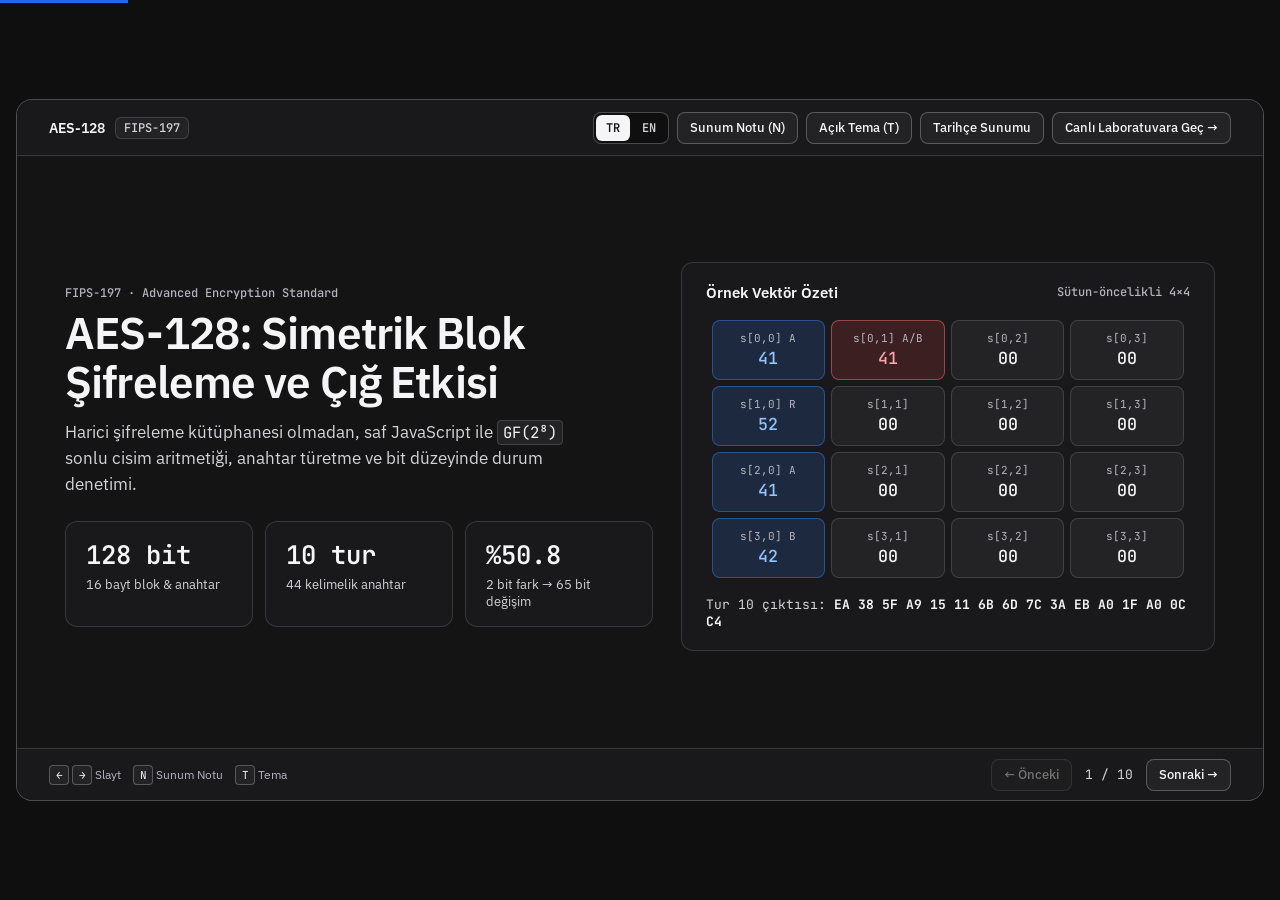
==== commit 153f9f0e: "feat(slides): add concise AES history presentation and share deck shell" ====
--- a/sunum.html
+++ b/sunum.html
@@ -8,595 +8,7 @@
   <link rel="preconnect" href="https://fonts.gstatic.com" crossorigin>
   <link href="https://fonts.googleapis.com/css2?family=IBM+Plex+Sans:wght@400;500;600&family=JetBrains+Mono:wght@400;500;600&display=swap" rel="stylesheet">
   <link rel="stylesheet" href="tokens.css">
-  <style>
-    html, body {
-      width: 100%;
-      height: 100%;
-      background: var(--surface-deep);
-      overflow: hidden;
-    }
-
-    .progress-bar {
-      position: fixed;
-      top: 0;
-      left: 0;
-      height: 3px;
-      background: var(--accent);
-      transition: width 220ms var(--ease);
-      z-index: 100;
-    }
-
-    .deck-viewport {
-      width: 100vw;
-      height: 100vh;
-      display: flex;
-      align-items: center;
-      justify-content: center;
-      padding: 16px;
-    }
-
-    .slide-deck {
-      position: relative;
-      width: min(100%, calc((100vh - 32px) * 16 / 9));
-      aspect-ratio: 16 / 9;
-      background: var(--bg);
-      border: 1px solid var(--border-strong);
-      border-radius: 16px;
-      overflow: hidden;
-      display: flex;
-      flex-direction: column;
-    }
-
-    .deck-topbar {
-      min-height: 56px;
-      padding: 8px 32px;
-      border-bottom: 1px solid var(--border);
-      display: flex;
-      align-items: center;
-      justify-content: space-between;
-      flex-wrap: wrap;
-      gap: 12px;
-      flex-shrink: 0;
-      background: var(--panel);
-    }
-
-    .deck-brand {
-      display: inline-flex;
-      align-items: center;
-      gap: 10px;
-      font-size: 14px;
-      font-weight: 600;
-      color: var(--text);
-    }
-
-    .topbar-actions {
-      display: flex;
-      align-items: center;
-      flex-wrap: wrap;
-      gap: 8px;
-    }
-
-    .btn-control {
-      display: inline-flex;
-      align-items: center;
-      gap: 6px;
-      height: 32px;
-      padding: 0 12px;
-      border-radius: 8px;
-      border: 1px solid var(--border-strong);
-      background: var(--surface-alt);
-      color: var(--text);
-      font-family: var(--sans);
-      font-size: 13px;
-      font-weight: 500;
-      text-decoration: none;
-      cursor: pointer;
-      transition: background-color 150ms var(--ease), color 150ms var(--ease);
-    }
-
-    .btn-control:hover:not(:disabled) {
-      background: var(--hover-bg);
-    }
-
-    .btn-control:disabled {
-      opacity: 0.4;
-      cursor: default;
-    }
-
-    .btn-control[aria-pressed="true"] {
-      background: var(--btn-active-bg);
-      color: var(--btn-active-text);
-      border-color: var(--btn-active-bg);
-    }
-
-    .slides-stage {
-      position: relative;
-      flex: 1;
-      min-height: 0;
-    }
-
-    .slide {
-      position: absolute;
-      inset: 0;
-      padding: 36px 48px 28px;
-      display: flex;
-      flex-direction: column;
-      justify-content: center;
-      opacity: 0;
-      visibility: hidden;
-      transform: translateY(6px);
-      transition: opacity 220ms var(--ease), transform 220ms var(--ease), visibility 220ms;
-    }
-
-    .slide.active {
-      opacity: 1;
-      visibility: visible;
-      transform: translateY(0);
-    }
-
-    .slide-kicker {
-      font-family: var(--mono);
-      font-size: 12px;
-      font-weight: 500;
-      color: var(--muted);
-      margin-bottom: 8px;
-    }
-
-    .hero-title {
-      font-size: clamp(28px, 3.4vw, 46px);
-      font-weight: 600;
-      line-height: 1.12;
-      letter-spacing: -0.02em;
-      color: var(--text);
-      max-width: 22ch;
-    }
-
-    .slide-heading {
-      font-size: clamp(22px, 2.4vw, 32px);
-      font-weight: 600;
-      line-height: 1.18;
-      letter-spacing: -0.015em;
-      color: var(--text);
-      margin-bottom: 20px;
-    }
-
-    .hero-sub {
-      font-size: clamp(15px, 1.35vw, 19px);
-      color: var(--text-secondary);
-      max-width: 52ch;
-      margin-top: 12px;
-      line-height: 1.5;
-    }
-
-    .split {
-      display: grid;
-      grid-template-columns: 1.1fr 1fr;
-      gap: 28px;
-      align-items: center;
-    }
-
-    .split-even {
-      display: grid;
-      grid-template-columns: 1fr 1fr;
-      gap: 24px;
-      align-items: stretch;
-    }
-
-    .split > *,
-    .split-even > * {
-      min-width: 0;
-    }
-
-    .slide .card {
-      padding: 20px 24px;
-      box-shadow: none;
-    }
-
-    .card-title {
-      font-size: 15px;
-      font-weight: 600;
-      color: var(--text);
-      margin-bottom: 12px;
-      display: flex;
-      justify-content: space-between;
-      align-items: center;
-      flex-wrap: wrap;
-      gap: 8px;
-    }
-
-    .card-badge {
-      font-family: var(--mono);
-      font-size: 12px;
-      font-weight: 500;
-      color: var(--muted);
-    }
-
-    .card-badge.is-accent {
-      color: var(--accent-text);
-    }
-
-    .card-badge.is-key {
-      color: var(--key-hl);
-    }
-
-    .card-foot {
-      margin-top: 12px;
-      font-size: 13px;
-      color: var(--text-secondary);
-    }
-
-    .card-foot strong {
-      color: var(--text);
-    }
-
-    .mono-note {
-      font-family: var(--mono);
-      font-size: 12px;
-      background: var(--surface-alt);
-      border: 1px solid var(--border);
-      border-radius: 8px;
-      padding: 10px 12px;
-      margin-bottom: 12px;
-    }
-
-    .bullet-list {
-      list-style: none;
-      display: flex;
-      flex-direction: column;
-      gap: 12px;
-    }
-
-    .bullet-list li {
-      position: relative;
-      padding-left: 16px;
-      font-size: clamp(14px, 1.15vw, 16px);
-      color: var(--text-secondary);
-      line-height: 1.55;
-    }
-
-    .bullet-list li::before {
-      content: "";
-      position: absolute;
-      left: 0;
-      top: 9px;
-      width: 6px;
-      height: 6px;
-      border-radius: 3px;
-      background: var(--accent);
-    }
-
-    .bullet-list li strong {
-      color: var(--text);
-      font-weight: 500;
-    }
-
-    .metrics-row {
-      display: grid;
-      grid-template-columns: repeat(3, 1fr);
-      gap: 12px;
-      margin-top: 24px;
-    }
-
-    .metric-card {
-      background: var(--panel);
-      border: 1px solid var(--border);
-      border-radius: 12px;
-      padding: 16px 20px;
-    }
-
-    .metric-val {
-      font-family: var(--mono);
-      font-size: clamp(20px, 2vw, 28px);
-      font-weight: 600;
-      font-variant-numeric: tabular-nums;
-      color: var(--text);
-    }
-
-    .metric-lbl {
-      font-size: 13px;
-      color: var(--text-secondary);
-      margin-top: 4px;
-    }
-
-    .mini-matrix {
-      width: 100%;
-      table-layout: fixed;
-      border-collapse: separate;
-      border-spacing: 6px;
-      font-family: var(--mono);
-      font-variant-numeric: tabular-nums;
-    }
-
-    .mini-matrix td {
-      background: var(--surface-alt);
-      border: 1px solid var(--border);
-      border-radius: 8px;
-      text-align: center;
-      padding: 10px 6px;
-      font-size: clamp(14px, 1.3vw, 18px);
-      font-weight: 500;
-    }
-
-    .mini-matrix .idx {
-      display: block;
-      font-size: 11px;
-      color: var(--muted);
-      font-weight: 400;
-      margin-bottom: 2px;
-    }
-
-    .mini-matrix td.hl-col {
-      border-color: var(--accent-border);
-      background: var(--accent-soft);
-      color: var(--accent-text);
-    }
-
-    .mini-matrix td.hl-diff {
-      border-color: var(--diff-border);
-      background: var(--diff-bg);
-      color: var(--diff);
-    }
-
-    .pipeline-4 {
-      display: grid;
-      grid-template-columns: repeat(4, 1fr);
-      gap: 12px;
-      margin-bottom: 16px;
-    }
-
-    .pipe-step {
-      background: var(--panel);
-      border: 1px solid var(--border);
-      border-radius: 12px;
-      padding: 16px;
-      display: flex;
-      flex-direction: column;
-      gap: 8px;
-    }
-
-    .pipe-num {
-      font-family: var(--mono);
-      font-size: 12px;
-      color: var(--accent-text);
-    }
-
-    .pipe-name {
-      font-size: 16px;
-      font-weight: 600;
-      color: var(--text);
-    }
-
-    .pipe-role {
-      font-size: 12px;
-      font-weight: 500;
-      color: var(--muted);
-    }
-
-    .pipe-desc {
-      font-size: 13px;
-      color: var(--text-secondary);
-      line-height: 1.45;
-    }
-
-    .pipeline-foot {
-      display: flex;
-      justify-content: space-between;
-      flex-wrap: wrap;
-      gap: 12px;
-      font-size: 14px;
-      color: var(--text-secondary);
-    }
-
-    .pipeline-foot strong {
-      color: var(--text);
-    }
-
-    .data-table th,
-    .data-table td {
-      padding: 9px 12px;
-    }
-
-    .data-table th {
-      color: var(--muted);
-      font-weight: 500;
-      font-size: 12px;
-    }
-
-    .row-hl {
-      background: var(--accent-soft);
-    }
-
-    .row-hl td {
-      color: var(--text);
-      font-weight: 500;
-    }
-
-    .demo-cta {
-      display: inline-flex;
-      align-items: center;
-      gap: 8px;
-      margin-top: 16px;
-      height: 36px;
-      padding: 0 16px;
-      border-radius: 8px;
-      background: var(--btn-active-bg);
-      color: var(--btn-active-text);
-      font-size: 13px;
-      font-weight: 500;
-      text-decoration: none;
-      width: fit-content;
-      transition: opacity 150ms var(--ease);
-    }
-
-    .demo-cta:hover {
-      opacity: 0.9;
-    }
-
-    .demo-grid {
-      display: grid;
-      grid-template-columns: repeat(2, 1fr);
-      gap: 14px;
-    }
-
-    .demo-card {
-      display: flex;
-      flex-direction: column;
-      justify-content: space-between;
-      gap: 10px;
-      background: var(--panel);
-      border: 1px solid var(--border);
-      border-radius: 12px;
-      padding: 18px 20px;
-      text-decoration: none;
-      color: var(--text);
-      transition: border-color 150ms var(--ease), background-color 150ms var(--ease);
-    }
-
-    .demo-card:hover {
-      border-color: var(--accent);
-      background: var(--surface-alt);
-    }
-
-    .demo-card-meta {
-      display: flex;
-      justify-content: space-between;
-      align-items: center;
-      font-size: 12px;
-      color: var(--muted);
-    }
-
-    .demo-card-title {
-      font-size: 16px;
-      font-weight: 600;
-    }
-
-    .demo-card-desc {
-      font-size: 13px;
-      color: var(--text-secondary);
-      line-height: 1.45;
-    }
-
-    .chart-wrap {
-      width: 100%;
-    }
-
-    .chart-svg {
-      width: 100%;
-      height: auto;
-      display: block;
-    }
-
-    .stat-stack {
-      display: flex;
-      flex-direction: column;
-      gap: 10px;
-    }
-
-    .stat-row-card {
-      background: var(--panel);
-      border: 1px solid var(--border);
-      border-radius: 10px;
-      padding: 12px 16px;
-      display: flex;
-      justify-content: space-between;
-      align-items: center;
-      gap: 12px;
-    }
-
-    .stat-row-card.accent-red {
-      border-left: 3px solid var(--diff-solid);
-    }
-
-    .stat-row-card .lbl {
-      font-size: 13px;
-      color: var(--text-secondary);
-    }
-
-    .stat-sub {
-      font-size: 12px;
-      color: var(--muted);
-    }
-
-    .stat-row-card .val {
-      font-family: var(--mono);
-      font-size: 15px;
-      font-weight: 600;
-      font-variant-numeric: tabular-nums;
-      color: var(--text);
-      white-space: nowrap;
-    }
-
-    .stat-row-card.accent-red .val {
-      color: var(--diff);
-    }
-
-    .speaker-notes {
-      display: none;
-      border-top: 1px solid var(--border);
-      background: var(--panel);
-      padding: 12px 32px;
-      font-size: 13px;
-      color: var(--text-secondary);
-      line-height: 1.5;
-      flex-shrink: 0;
-    }
-
-    .speaker-notes.visible {
-      display: block;
-    }
-
-    .speaker-notes strong {
-      color: var(--text);
-      font-weight: 600;
-    }
-
-    .deck-footer {
-      height: 52px;
-      padding: 0 32px;
-      border-top: 1px solid var(--border);
-      background: var(--panel);
-      display: flex;
-      align-items: center;
-      justify-content: space-between;
-      flex-shrink: 0;
-    }
-
-    .footer-hint {
-      font-size: 12px;
-      color: var(--muted);
-      display: flex;
-      align-items: center;
-      gap: 12px;
-    }
-
-    .nav-controls {
-      display: flex;
-      align-items: center;
-      gap: 10px;
-    }
-
-    .slide-counter {
-      font-family: var(--mono);
-      font-size: 13px;
-      font-variant-numeric: tabular-nums;
-      color: var(--text-secondary);
-      min-width: 54px;
-      text-align: center;
-    }
-
-    @media (max-width: 900px) {
-      .deck-viewport { padding: 0; }
-      .slide-deck { width: 100%; height: 100%; aspect-ratio: auto; border-radius: 0; border: none; }
-      .deck-topbar, .deck-footer, .speaker-notes { padding-left: 16px; padding-right: 16px; }
-      .slide { padding: 20px; overflow-y: auto; justify-content: flex-start; }
-      .split, .split-even, .pipeline-4, .demo-grid, .metrics-row { grid-template-columns: 1fr; }
-      .footer-hint { display: none; }
-    }
-
-    @media (pointer: coarse) {
-      .btn-control, .demo-cta { min-height: 44px; }
-    }
-  </style>
+  <link rel="stylesheet" href="deck.css">
 </head>
 <body>
   <div class="progress-bar" id="progressBar"></div>
@@ -615,6 +27,7 @@
           </div>
           <button type="button" class="btn-control" id="notesToggleBtn" aria-pressed="false" data-i18n="ui.notesBtn">Sunum Notu (N)</button>
           <button type="button" class="btn-control" id="themeToggleBtn" data-i18n="ui.themeLight">Açık Tema (T)</button>
+          <a href="tarihce.html" class="btn-control" data-lab-link data-i18n="ui.historyLink">Tarihçe Sunumu</a>
           <a href="index.html?present=1" class="btn-control" data-lab-link data-i18n="ui.labLink">Canlı Laboratuvara Geç →</a>
         </div>
       </header>
@@ -1012,6 +425,7 @@
 
   <script src="aes.js"></script>
   <script src="ui-prefs.js"></script>
+  <script src="deck.js"></script>
   <script>
     "use strict";
 
@@ -1020,6 +434,7 @@
       "ui.notesBtn": "Speaker Notes (N)",
       "ui.themeLight": "Light Theme (T)",
       "ui.themeDark": "Dark Theme (T)",
+      "ui.historyLink": "History Deck",
       "ui.labLink": "Open Live Lab →",
       "ui.notePrefix": "Speaker Note:",
       "ui.fSlide": "Slide",
@@ -1276,97 +691,10 @@
 
     const { trComputed, enComputed } = computeLiveDemoDict();
     Object.assign(SLIDE_EN_MAP, enComputed);
-    const TR_MAP = { ...trComputed };
-    document.querySelectorAll("[data-i18n]").forEach((el) => {
-      if (TR_MAP[el.dataset.i18n] === undefined) TR_MAP[el.dataset.i18n] = el.innerHTML;
+    window.DeckController.initDeck({
+      enMap: SLIDE_EN_MAP,
+      trExtra: trComputed
     });
-
-    const slides = Array.from(document.querySelectorAll(".slide"));
-    const total = slides.length;
-    let current = 1;
-    let notesVisible = false;
-    let currentLang = "tr";
-
-    document.getElementById("totNum").textContent = String(total);
-
-    function getDeckDict() {
-      return currentLang === "en" ? SLIDE_EN_MAP : TR_MAP;
-    }
-
-    function updateLabLinks(theme) {
-      document.querySelectorAll("a[data-lab-link]").forEach((a) => {
-        a.setAttribute("href", window.UIPrefs.buildHref(a.getAttribute("href"), { lang: currentLang, theme }));
-      });
-    }
-
-    function applyTheme(theme) {
-      const clean = window.UIPrefs.applyTheme(theme);
-      const dict = getDeckDict();
-      const btn = document.getElementById("themeToggleBtn");
-      if (btn) btn.textContent = clean === "dark" ? dict["ui.themeLight"] : dict["ui.themeDark"];
-      updateLabLinks(clean);
-    }
-
-    function applyLanguage(lang) {
-      currentLang = window.UIPrefs.syncLangControls(lang);
-      const dict = getDeckDict();
-      document.title = dict["ui.docTitle"];
-      document.querySelectorAll("[data-i18n]").forEach((el) => {
-        const key = el.dataset.i18n;
-        if (dict[key] !== undefined) el.innerHTML = dict[key];
-      });
-      applyTheme(document.documentElement.getAttribute("data-theme") || "dark");
-      showSlide(current);
-    }
-
-    function toggleNotes(force) {
-      notesVisible = typeof force === "boolean" ? force : !notesVisible;
-      document.getElementById("speakerNotes").classList.toggle("visible", notesVisible);
-      document.getElementById("notesToggleBtn").setAttribute("aria-pressed", String(notesVisible));
-    }
-
-    function showSlide(n) {
-      current = Math.min(Math.max(n, 1), total);
-      slides.forEach((s, i) => s.classList.toggle("active", i === current - 1));
-      const active = slides[current - 1];
-      document.getElementById("speakerNoteText").textContent = currentLang === "en"
-        ? (active.dataset.noteEn || "")
-        : (active.dataset.noteTr || "");
-      document.getElementById("curNum").textContent = String(current);
-      document.getElementById("progressBar").style.width = `${(current / total) * 100}%`;
-      document.getElementById("prevBtn").disabled = current === 1;
-      document.getElementById("nextBtn").disabled = current === total;
-    }
-
-    document.querySelectorAll(".lang-btn").forEach((btn) => {
-      btn.addEventListener("click", () => applyLanguage(btn.dataset.lang));
-    });
-    document.getElementById("prevBtn").addEventListener("click", () => showSlide(current - 1));
-    document.getElementById("nextBtn").addEventListener("click", () => showSlide(current + 1));
-    document.getElementById("notesToggleBtn").addEventListener("click", () => toggleNotes());
-    document.getElementById("themeToggleBtn").addEventListener("click", () => window.UIPrefs.toggleRootTheme(applyTheme));
-
-    document.addEventListener("keydown", (e) => {
-      if (e.metaKey || e.ctrlKey || e.altKey) return;
-      if (e.key === "ArrowRight" || e.key === " " || e.key === "PageDown") {
-        e.preventDefault();
-        showSlide(current + 1);
-      } else if (e.key === "ArrowLeft" || e.key === "PageUp") {
-        e.preventDefault();
-        showSlide(current - 1);
-      } else if (e.key.toLowerCase() === "n") {
-        toggleNotes();
-      } else if (e.key.toLowerCase() === "t") {
-        window.UIPrefs.toggleRootTheme(applyTheme);
-      }
-    });
-
-    const boot = window.UIPrefs.readBootPrefs(window.location.search);
-    if (boot.params.get("notes") === "1") toggleNotes(true);
-    const qSlide = parseInt(boot.params.get("slide"), 10);
-    if (!Number.isNaN(qSlide)) current = Math.min(Math.max(qSlide, 1), total);
-    window.UIPrefs.applyTheme(boot.theme);
-    applyLanguage(boot.lang);
   </script>
 </body>
 </html>
--- a/deck.css
+++ b/deck.css
@@ -0,0 +1,613 @@
+html, body {
+  width: 100%;
+  height: 100%;
+  background: var(--surface-deep);
+  overflow: hidden;
+}
+
+.progress-bar {
+  position: fixed;
+  top: 0;
+  left: 0;
+  height: 3px;
+  background: var(--accent);
+  transition: width 220ms var(--ease);
+  z-index: 100;
+}
+
+.deck-viewport {
+  width: 100vw;
+  height: 100vh;
+  display: flex;
+  align-items: center;
+  justify-content: center;
+  padding: 16px;
+}
+
+.slide-deck {
+  position: relative;
+  width: min(100%, calc((100vh - 32px) * 16 / 9));
+  aspect-ratio: 16 / 9;
+  background: var(--bg);
+  border: 1px solid var(--border-strong);
+  border-radius: 16px;
+  overflow: hidden;
+  display: flex;
+  flex-direction: column;
+}
+
+.deck-topbar {
+  min-height: 56px;
+  padding: 8px 32px;
+  border-bottom: 1px solid var(--border);
+  display: flex;
+  align-items: center;
+  justify-content: space-between;
+  flex-wrap: wrap;
+  gap: 12px;
+  flex-shrink: 0;
+  background: var(--panel);
+}
+
+.deck-brand {
+  display: inline-flex;
+  align-items: center;
+  gap: 10px;
+  font-size: 14px;
+  font-weight: 600;
+  color: var(--text);
+}
+
+.topbar-actions {
+  display: flex;
+  align-items: center;
+  flex-wrap: wrap;
+  gap: 8px;
+}
+
+.btn-control {
+  display: inline-flex;
+  align-items: center;
+  gap: 6px;
+  height: 32px;
+  padding: 0 12px;
+  border-radius: 8px;
+  border: 1px solid var(--border-strong);
+  background: var(--surface-alt);
+  color: var(--text);
+  font-family: var(--sans);
+  font-size: 13px;
+  font-weight: 500;
+  text-decoration: none;
+  cursor: pointer;
+  transition: background-color 150ms var(--ease), color 150ms var(--ease);
+}
+
+.btn-control:hover:not(:disabled) {
+  background: var(--hover-bg);
+}
+
+.btn-control:disabled {
+  opacity: 0.4;
+  cursor: default;
+}
+
+.btn-control[aria-pressed="true"] {
+  background: var(--btn-active-bg);
+  color: var(--btn-active-text);
+  border-color: var(--btn-active-bg);
+}
+
+.slides-stage {
+  position: relative;
+  flex: 1;
+  min-height: 0;
+}
+
+.slide {
+  position: absolute;
+  inset: 0;
+  padding: 36px 48px 28px;
+  display: flex;
+  flex-direction: column;
+  justify-content: center;
+  opacity: 0;
+  visibility: hidden;
+  transform: translateY(6px);
+  transition: opacity 220ms var(--ease), transform 220ms var(--ease), visibility 220ms;
+}
+
+.slide.active {
+  opacity: 1;
+  visibility: visible;
+  transform: translateY(0);
+}
+
+.slide-kicker {
+  font-family: var(--mono);
+  font-size: 12px;
+  font-weight: 500;
+  color: var(--muted);
+  margin-bottom: 8px;
+}
+
+.hero-title {
+  font-size: clamp(28px, 3.4vw, 46px);
+  font-weight: 600;
+  line-height: 1.12;
+  letter-spacing: -0.02em;
+  color: var(--text);
+  max-width: 22ch;
+}
+
+.slide-heading {
+  font-size: clamp(22px, 2.4vw, 32px);
+  font-weight: 600;
+  line-height: 1.18;
+  letter-spacing: -0.015em;
+  color: var(--text);
+  margin-bottom: 20px;
+}
+
+.hero-sub {
+  font-size: clamp(15px, 1.35vw, 19px);
+  color: var(--text-secondary);
+  max-width: 52ch;
+  margin-top: 12px;
+  line-height: 1.5;
+}
+
+.split {
+  display: grid;
+  grid-template-columns: 1.1fr 1fr;
+  gap: 28px;
+  align-items: center;
+}
+
+.split-even {
+  display: grid;
+  grid-template-columns: 1fr 1fr;
+  gap: 24px;
+  align-items: stretch;
+}
+
+.split > *,
+.split-even > * {
+  min-width: 0;
+}
+
+.slide .card {
+  padding: 20px 24px;
+  box-shadow: none;
+}
+
+.card-title {
+  font-size: 15px;
+  font-weight: 600;
+  color: var(--text);
+  margin-bottom: 12px;
+  display: flex;
+  justify-content: space-between;
+  align-items: center;
+  flex-wrap: wrap;
+  gap: 8px;
+}
+
+.card-badge {
+  font-family: var(--mono);
+  font-size: 12px;
+  font-weight: 500;
+  color: var(--muted);
+}
+
+.card-badge.is-accent {
+  color: var(--accent-text);
+}
+
+.card-badge.is-key {
+  color: var(--key-hl);
+}
+
+.card-foot {
+  margin-top: 12px;
+  font-size: 13px;
+  color: var(--text-secondary);
+}
+
+.card-foot strong {
+  color: var(--text);
+}
+
+.mono-note {
+  font-family: var(--mono);
+  font-size: 12px;
+  background: var(--surface-alt);
+  border: 1px solid var(--border);
+  border-radius: 8px;
+  padding: 10px 12px;
+  margin-bottom: 12px;
+}
+
+.bullet-list {
+  list-style: none;
+  display: flex;
+  flex-direction: column;
+  gap: 12px;
+}
+
+.bullet-list li {
+  position: relative;
+  padding-left: 16px;
+  font-size: clamp(14px, 1.15vw, 16px);
+  color: var(--text-secondary);
+  line-height: 1.55;
+}
+
+.bullet-list li::before {
+  content: "";
+  position: absolute;
+  left: 0;
+  top: 9px;
+  width: 6px;
+  height: 6px;
+  border-radius: 3px;
+  background: var(--accent);
+}
+
+.bullet-list li strong {
+  color: var(--text);
+  font-weight: 500;
+}
+
+.metrics-row {
+  display: grid;
+  grid-template-columns: repeat(3, 1fr);
+  gap: 12px;
+  margin-top: 24px;
+}
+
+.metric-card {
+  background: var(--panel);
+  border: 1px solid var(--border);
+  border-radius: 12px;
+  padding: 16px 20px;
+}
+
+.metric-val {
+  font-family: var(--mono);
+  font-size: clamp(20px, 2vw, 28px);
+  font-weight: 600;
+  font-variant-numeric: tabular-nums;
+  color: var(--text);
+}
+
+.metric-lbl {
+  font-size: 13px;
+  color: var(--text-secondary);
+  margin-top: 4px;
+}
+
+.mini-matrix {
+  width: 100%;
+  table-layout: fixed;
+  border-collapse: separate;
+  border-spacing: 6px;
+  font-family: var(--mono);
+  font-variant-numeric: tabular-nums;
+}
+
+.mini-matrix td {
+  background: var(--surface-alt);
+  border: 1px solid var(--border);
+  border-radius: 8px;
+  text-align: center;
+  padding: 10px 6px;
+  font-size: clamp(14px, 1.3vw, 18px);
+  font-weight: 500;
+}
+
+.mini-matrix .idx {
+  display: block;
+  font-size: 11px;
+  color: var(--muted);
+  font-weight: 400;
+  margin-bottom: 2px;
+}
+
+.mini-matrix td.hl-col {
+  border-color: var(--accent-border);
+  background: var(--accent-soft);
+  color: var(--accent-text);
+}
+
+.mini-matrix td.hl-diff {
+  border-color: var(--diff-border);
+  background: var(--diff-bg);
+  color: var(--diff);
+}
+
+.pipeline-4 {
+  display: grid;
+  grid-template-columns: repeat(4, 1fr);
+  gap: 12px;
+  margin-bottom: 16px;
+}
+
+.pipe-step {
+  background: var(--panel);
+  border: 1px solid var(--border);
+  border-radius: 12px;
+  padding: 16px;
+  display: flex;
+  flex-direction: column;
+  gap: 8px;
+}
+
+.pipe-step.is-winner {
+  border-color: var(--accent-border);
+  box-shadow: inset 0 2px 0 var(--accent);
+}
+
+.pipe-num {
+  font-family: var(--mono);
+  font-size: 12px;
+  color: var(--accent-text);
+}
+
+.pipe-name {
+  font-size: 16px;
+  font-weight: 600;
+  color: var(--text);
+}
+
+.pipe-role {
+  font-size: 12px;
+  font-weight: 500;
+  color: var(--muted);
+}
+
+.pipe-desc {
+  font-size: 13px;
+  color: var(--text-secondary);
+  line-height: 1.45;
+}
+
+.pipeline-foot {
+  display: flex;
+  justify-content: space-between;
+  flex-wrap: wrap;
+  gap: 12px;
+  font-size: 14px;
+  color: var(--text-secondary);
+}
+
+.pipeline-foot strong {
+  color: var(--text);
+}
+
+.data-table th,
+.data-table td {
+  padding: 9px 12px;
+}
+
+.data-table th {
+  color: var(--muted);
+  font-weight: 500;
+  font-size: 12px;
+}
+
+.row-hl {
+  background: var(--accent-soft);
+}
+
+.row-hl td {
+  color: var(--text);
+  font-weight: 500;
+}
+
+.demo-cta {
+  display: inline-flex;
+  align-items: center;
+  gap: 8px;
+  margin-top: 16px;
+  height: 36px;
+  padding: 0 16px;
+  border-radius: 8px;
+  background: var(--btn-active-bg);
+  color: var(--btn-active-text);
+  font-size: 13px;
+  font-weight: 500;
+  text-decoration: none;
+  width: fit-content;
+  transition: opacity 150ms var(--ease);
+}
+
+.demo-cta:hover {
+  opacity: 0.9;
+}
+
+.cta-row {
+  display: flex;
+  flex-wrap: wrap;
+  gap: 10px;
+  margin-top: 16px;
+}
+
+.cta-row .demo-cta {
+  margin-top: 0;
+}
+
+.demo-cta.is-secondary {
+  background: var(--surface-alt);
+  color: var(--text);
+  border: 1px solid var(--border-strong);
+}
+
+.demo-grid {
+  display: grid;
+  grid-template-columns: repeat(2, 1fr);
+  gap: 14px;
+}
+
+.demo-card {
+  display: flex;
+  flex-direction: column;
+  justify-content: space-between;
+  gap: 10px;
+  background: var(--panel);
+  border: 1px solid var(--border);
+  border-radius: 12px;
+  padding: 18px 20px;
+  text-decoration: none;
+  color: var(--text);
+  transition: border-color 150ms var(--ease), background-color 150ms var(--ease);
+}
+
+.demo-card:hover {
+  border-color: var(--accent);
+  background: var(--surface-alt);
+}
+
+.demo-card-meta {
+  display: flex;
+  justify-content: space-between;
+  align-items: center;
+  font-size: 12px;
+  color: var(--muted);
+}
+
+.demo-card-title {
+  font-size: 16px;
+  font-weight: 600;
+}
+
+.demo-card-desc {
+  font-size: 13px;
+  color: var(--text-secondary);
+  line-height: 1.45;
+}
+
+.chart-wrap {
+  width: 100%;
+}
+
+.chart-svg {
+  width: 100%;
+  height: auto;
+  display: block;
+}
+
+.stat-stack {
+  display: flex;
+  flex-direction: column;
+  gap: 10px;
+}
+
+.stat-row-card {
+  background: var(--panel);
+  border: 1px solid var(--border);
+  border-radius: 10px;
+  padding: 12px 16px;
+  display: flex;
+  justify-content: space-between;
+  align-items: center;
+  gap: 12px;
+}
+
+.stat-row-card.accent-red {
+  border-left: 3px solid var(--diff-solid);
+}
+
+.stat-row-card.accent-blue {
+  border-left: 3px solid var(--accent);
+}
+
+.stat-row-card .lbl {
+  font-size: 13px;
+  color: var(--text-secondary);
+}
+
+.stat-sub {
+  font-size: 12px;
+  color: var(--muted);
+}
+
+.stat-row-card .val {
+  font-family: var(--mono);
+  font-size: 15px;
+  font-weight: 600;
+  font-variant-numeric: tabular-nums;
+  color: var(--text);
+  white-space: nowrap;
+}
+
+.stat-row-card.accent-red .val {
+  color: var(--diff);
+}
+
+.speaker-notes {
+  display: none;
+  border-top: 1px solid var(--border);
+  background: var(--panel);
+  padding: 12px 32px;
+  font-size: 13px;
+  color: var(--text-secondary);
+  line-height: 1.5;
+  flex-shrink: 0;
+}
+
+.speaker-notes.visible {
+  display: block;
+}
+
+.speaker-notes strong {
+  color: var(--text);
+  font-weight: 600;
+}
+
+.deck-footer {
+  height: 52px;
+  padding: 0 32px;
+  border-top: 1px solid var(--border);
+  background: var(--panel);
+  display: flex;
+  align-items: center;
+  justify-content: space-between;
+  flex-shrink: 0;
+}
+
+.footer-hint {
+  font-size: 12px;
+  color: var(--muted);
+  display: flex;
+  align-items: center;
+  gap: 12px;
+}
+
+.nav-controls {
+  display: flex;
+  align-items: center;
+  gap: 10px;
+}
+
+.slide-counter {
+  font-family: var(--mono);
+  font-size: 13px;
+  font-variant-numeric: tabular-nums;
+  color: var(--text-secondary);
+  min-width: 54px;
+  text-align: center;
+}
+
+@media (max-width: 900px) {
+  .deck-viewport { padding: 0; }
+  .slide-deck { width: 100%; height: 100%; aspect-ratio: auto; border-radius: 0; border: none; }
+  .deck-topbar, .deck-footer, .speaker-notes { padding-left: 16px; padding-right: 16px; }
+  .slide { padding: 20px; overflow-y: auto; justify-content: flex-start; }
+  .split, .split-even, .pipeline-4, .demo-grid, .metrics-row { grid-template-columns: 1fr; }
+  .footer-hint { display: none; }
+}
+
+@media (pointer: coarse) {
+  .btn-control, .demo-cta { min-height: 44px; }
+}
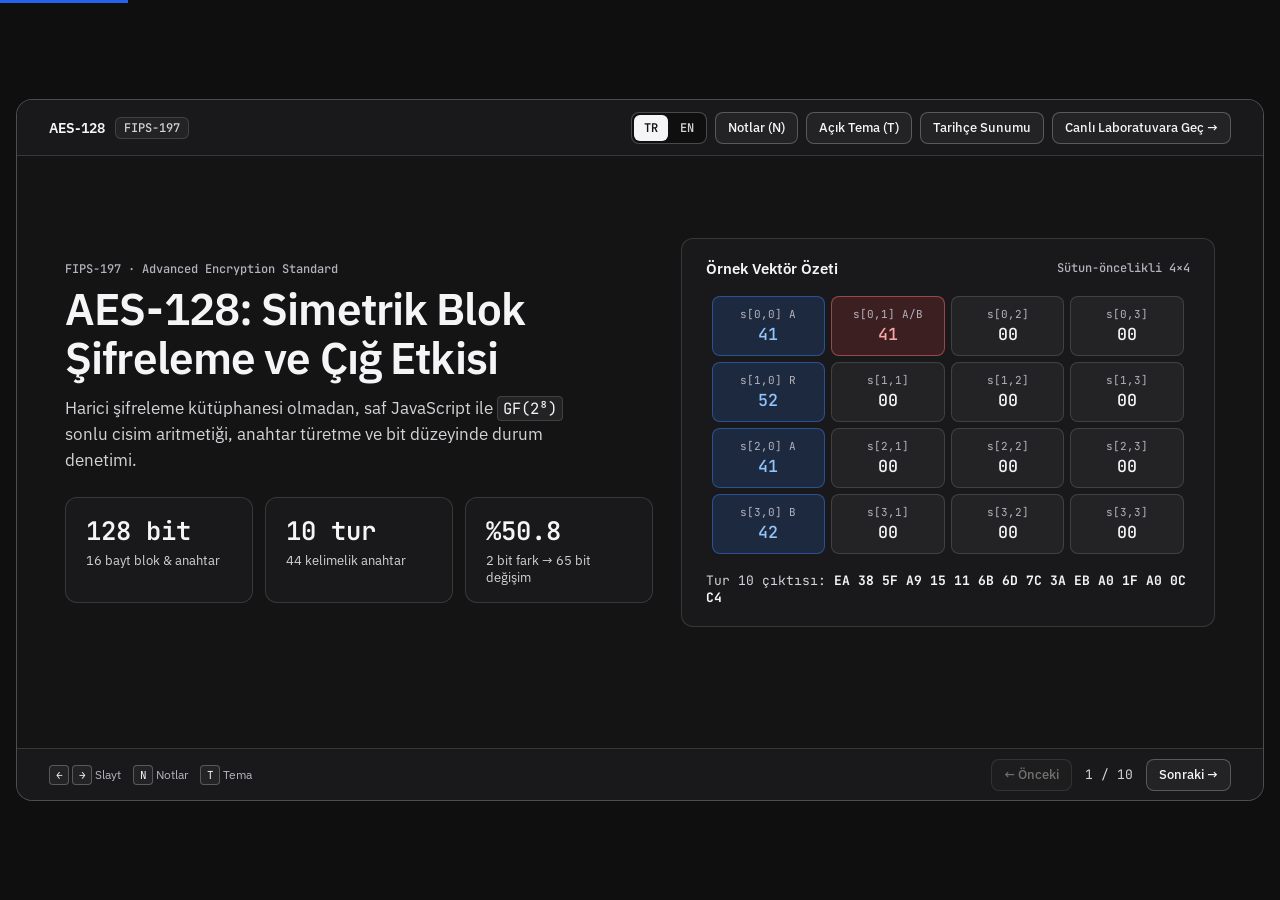
==== commit c8ef51f6: "fix(notes): keep slide layout fixed on notes toggle and generalize note copy" ====
--- a/sunum.html
+++ b/sunum.html
@@ -25,7 +25,7 @@
             <button type="button" class="lang-btn active" data-lang="tr" aria-pressed="true">TR</button>
             <button type="button" class="lang-btn" data-lang="en" aria-pressed="false">EN</button>
           </div>
-          <button type="button" class="btn-control" id="notesToggleBtn" aria-pressed="false" data-i18n="ui.notesBtn">Sunum Notu (N)</button>
+          <button type="button" class="btn-control" id="notesToggleBtn" aria-pressed="false" data-i18n="ui.notesBtn">Notlar (N)</button>
           <button type="button" class="btn-control" id="themeToggleBtn" data-i18n="ui.themeLight">Açık Tema (T)</button>
           <a href="tarihce.html" class="btn-control" data-lab-link data-i18n="ui.historyLink">Tarihçe Sunumu</a>
           <a href="index.html?present=1" class="btn-control" data-lab-link data-i18n="ui.labLink">Canlı Laboratuvara Geç →</a>
@@ -34,8 +34,8 @@
 
       <main class="slides-stage">
         <section class="slide active"
-          data-note-tr="Konuyu ve amacı kısaca tanıtın (15 sn). Ardından canlı simülasyonla tüm matematiği göstereceğinizi belirterek 2. slayta geçin."
-          data-note-en="Briefly introduce the project scope (15s) and preview the live workbench walkthrough before moving to Slide 2.">
+          data-note-tr="Bu proje AES-128 algoritmasını harici kütüphane olmadan sıfırdan çalıştırır; tüm sonlu cisim matematiği ve bit değişimleri canlı laboratuvardan incelenebilir."
+          data-note-en="This project implements AES-128 from scratch without external crypto libraries, allowing step-by-step inspection of finite-field math and bit diffusion.">
           <div class="split">
             <div>
               <div class="slide-kicker">FIPS-197 · Advanced Encryption Standard</div>
@@ -94,8 +94,8 @@
         </section>
 
         <section class="slide"
-          data-note-tr="DES'in 56-bit anahtarının günümüzde yetersiz kalmasıyla 2001'de Rijndael'in AES standardı seçildiğini vurgulayın. Sabit 128-bit blok ve 10 turluk SPN yapısını özetleyin."
-          data-note-en="Highlight how 56-bit DES fell to brute force and NIST standardized Rijndael (FIPS-197) in 2001, operating as a 10-round Substitution-Permutation Network on 16-byte blocks.">
+          data-note-tr="56-bit DES kaba kuvvet saldırılarına yenik düştükten sonra NIST 2001'de Rijndael'i AES (FIPS-197) olarak standartlaştırdı; algoritma 16 baytlık bloklar üzerinde 10 turluk SPN yapısıyla çalışır."
+          data-note-en="After 56-bit DES fell to brute-force attacks, NIST standardized Rijndael as AES (FIPS-197) in 2001, operating as a 10-round Substitution-Permutation Network on 16-byte blocks.">
           <div class="slide-kicker" data-i18n="s2.kick">01 · Genel Çerçeve</div>
           <h2 class="slide-heading" data-i18n="s2.title">Neden AES ve 128-Bit Blok Yapısı?</h2>
           <div class="split">
@@ -127,8 +127,8 @@
         </section>
 
         <section class="slide"
-          data-note-tr="Öğrencilerin en çok karıştırdığı noktanın matrise satır satır değil SÜTUN SÜTUN yazım olduğunu belirtin. ARABA ve ARABB farkının sadece 5. baytta (s[0,1]) 2 bit olduğunu gösterin."
-          data-note-en="Emphasize that bytes fill the 4×4 state matrix COLUMN BY COLUMN, not row by row. Point out the 2-bit difference between ARABA and ARABB in Byte 5 (s[0,1]).">
+          data-note-tr="AES durum matrisi satır satır değil sütun sütun (yukarıdan aşağıya) doldurulur; ARABA ve ARABB örnekleri arasındaki fark yalnızca 5. baytta (s[0,1]) 2 bittir."
+          data-note-en="The AES state matrix is populated column by column (top to bottom), not row by row; ARABA and ARABB differ by only 2 bits in Byte 5 (s[0,1]).">
           <div class="slide-kicker" data-i18n="s3.kick">02 · Blok Hazırlama</div>
           <h2 class="slide-heading" data-i18n="s3.title">Adım 0: Metinden Sütun-Öncelikli Durum Matrisine</h2>
           <div class="split">
@@ -176,8 +176,8 @@
         </section>
 
         <section class="slide"
-          data-note-tr="Tek 16 bayt anahtardan 11 adet tur anahtarı (Tur 0 dahil) çıktığını, bunun da 44 sütuna denk geldiğini anlatın. Sağdaki W[4] adımlarını sırayla gösterin."
-          data-note-en="Explain why 11 round keys require 44 words (W[0]..W[43]) and walk through the 6-step W[4] derivation table on the right.">
+          data-note-tr="Tek bir 16 baytlık anahtardan Tur 0 dahil 11 tur anahtarı (44 adet 32-bit sütun kelimesi) türetilir; W[4] örneği 4'ün katı indekslerdeki RotWord → SubWord → Rcon adımlarını gösterir."
+          data-note-en="A single 16-byte key expands into 11 round keys (44 32-bit column words W[0]..W[43]); W[4] illustrates the RotWord → SubWord → Rcon pipeline for multiples of 4.">
           <div class="slide-kicker" data-i18n="s4.kick">03 · Anahtar Genişletme (Key Schedule)</div>
           <h2 class="slide-heading" data-i18n="s4.title">16 Baytlık Anahtardan 44 Kelimelik Anahtar Takvimine</h2>
           <div class="split">
@@ -206,8 +206,8 @@
         </section>
 
         <section class="slide"
-          data-note-tr="Tur 0'da yalnızca AddRoundKey yapıldığını, Tur 1-9'da 4 adımın tamamının uygulandığını, 10. turda ise MixColumns'un çıkarıldığını vurgulayın."
-          data-note-en="Highlight initial AddRoundKey in Round 0, the full 4-stage pipeline in Rounds 1–9, and why MixColumns is omitted in Round 10.">
+          data-note-tr="Tur 0'da yalnızca AddRoundKey uygulanır; Tur 1–9 dört dönüşümün tamamını içerir; 10. turda ise sonrasında anahtar eklenmediği için doğrusal MixColumns katmanı çıkarılır."
+          data-note-en="Round 0 runs only AddRoundKey, Rounds 1–9 apply all four layers, and Round 10 omits MixColumns because a final linear layer without a trailing key adds no security.">
           <div class="slide-kicker" data-i18n="s5.kick">04 · Şifreleme Döngüsü</div>
           <h2 class="slide-heading" data-i18n="s5.title">Bir AES Turunun 4 Adımı: Karışıklık ve Yayılma</h2>
           <div class="pipeline-4">
@@ -246,8 +246,8 @@
         </section>
 
         <section class="slide"
-          data-note-tr="'S-Box rastgele sayılardan mı oluşur?' sorusunun cevabı buradadır. 0x11B polinomunda çarpımsal ters + afin dönüşümle matematiksel olarak türetildiğini belirtin."
-          data-note-en="Explain that the S-Box is algebraically constructed from multiplicative inverses modulo 0x11B plus an affine transform (XOR 0x63), not arbitrary numbers.">
+          data-note-tr="S-Box rastgele sayılardan oluşmaz; her baytın 0x11B polinomu modunda GF(2⁸) çarpımsal tersi alınıp afin dönüşüm ve 0x63 XOR uygulanarak sabit noktasız biçimde üretilir."
+          data-note-en="The S-Box is not an arbitrary lookup table; it is derived algebraically via multiplicative inverse modulo 0x11B plus an affine transform (XOR 0x63) to remove fixed points.">
           <div class="slide-kicker" data-i18n="s6.kick">05 · Karışıklık Katmanı</div>
           <h2 class="slide-heading" data-i18n="s6.title">SubBytes: GF(2⁸) Üzerinde S-Box Matematiği</h2>
           <div class="split">
@@ -277,8 +277,8 @@
         </section>
 
         <section class="slide"
-          data-note-tr="ShiftRows olmadan sütunların birbirinden bağımsız kalacağını açıklayın. MixColumns'da 0x02 ile çarparken MSB=1 ise neden 0x1B ile XOR yapıldığını (0x11B taşmasının alt 8 biti) vurgulayın."
-          data-note-en="Explain how ShiftRows breaks column independence and how xtime (0x02) reduces 8-bit overflow via XOR 0x1B when MSB = 1.">
+          data-note-tr="ShiftRows sütunlar arası bağımsızlığı kırar; MixColumns içinde 0x02 ile çarparken MSB=1 taşması olursa 0x11B indirgemesinin alt 8 biti olan 0x1B ile XOR alınır."
+          data-note-en="ShiftRows breaks column independence, while MixColumns reduces 8-bit overflow during 0x02 multiplication (xtime) via XOR 0x1B whenever MSB = 1.">
           <div class="slide-kicker" data-i18n="s7.kick">06 · Yayılma Katmanı</div>
           <h2 class="slide-heading" data-i18n="s7.title">ShiftRows ve MixColumns: 0x1B Taşma Kuralı</h2>
           <div class="split-even">
@@ -309,8 +309,8 @@
         </section>
 
         <section class="slide"
-          data-note-tr="Bu grafik sunumun odak noktasıdır. Tur 0'da sadece 2 bit (%1.6) olan farkın, Tur 1'de MixColumns ile 23 bite (%18.0), Tur 2'de ise ShiftRows+MixColumns birleşimiyle 71 bite (%55.5) sıçrayıp 16 baytın tamamına yayıldığını gösterin."
-          data-note-en="This chart is the centerpiece. Trace the 2-bit delta (1.6%) jumping to 23 bits (18.0%) after Round 1 MixColumns, then hitting all 16 bytes and 71 bits (55.5%) by Round 2.">
+          data-note-tr="Başlangıçta yalnızca 2 bit (%1.6) olan fark Tur 1 MixColumns ile 23 bite (%18.0), Tur 2 sonunda ise ShiftRows + MixColumns birleşimiyle 71 bite (%55.5) sıçrayarak tüm 16 bayta yayılır."
+          data-note-en="An initial 2-bit delta (1.6%) jumps to 23 bits (18.0%) after Round 1 MixColumns, then spreads across all 16 bytes and flips 71 bits (55.5%) by the end of Round 2.">
           <div class="slide-kicker" data-i18n="s8.kick">07 · Çığ Etkisi (Avalanche Effect)</div>
           <h2 class="slide-heading" data-i18n="s8.title">2 Bitlik Fark 2 Turda Tüm Bloğa Nasıl Yayılır?</h2>
           <div class="split">
@@ -347,8 +347,8 @@
         </section>
 
         <section class="slide"
-          data-note-tr="Şifrelemenin tersinin birebir ayna sırasıyla uygulandığını, XOR'un kendi kendinin tersi olduğunu ve çıktıdaki EA 38 5F A9... bloğunun 0. adım sonunda tekrar ARABA haline döndüğünü vurgulayın."
-          data-note-en="Explain the mirrored inverse pipeline, self-inverting XOR, and show how EA 38 5F A9... recovers exact ARABA bytes.">
+          data-note-tr="Deşifreleme adımları şifrelemenin tam ters sırasıyla ve ters matris/S-Box operatörleriyle çalışır; XOR işlemi kendi kendinin tersi olduğu için EA 38 5F A9... bloğu birebir ARABA metnine döner."
+          data-note-en="Decryption mirrors the cipher in reverse order using inverse operators and self-inverting XOR, recovering the exact ARABA plaintext bytes from EA 38 5F A9...">
           <div class="slide-kicker" data-i18n="s9.kick">08 · Ters Dönüşüm Doğrulaması</div>
           <h2 class="slide-heading" data-i18n="s9.title">Deşifreleme: Şifreli Metinden Düz Metne Dönüş</h2>
           <div class="split">
@@ -375,8 +375,8 @@
         </section>
 
         <section class="slide"
-          data-note-tr="Aşağıdaki 4 canlı demo bağlantısını kullanarak uygulama üzerinde canlı gösterim yapabilirsiniz. Açık tema için projeksiyonda 'T' tuşuna basın."
-          data-note-en="Use these 4 deep-linked workbench shortcuts for the live demo. Press 'T' at any time for high-contrast projector light theme.">
+          data-note-tr="Aşağıdaki kartlar etkileşimli laboratuvarın ilgili bölümünü doğrudan açar; açık tema için projeksiyonda 'T' tuşu kullanılabilir."
+          data-note-en="Each card links directly to that stage inside the interactive workbench; press 'T' at any time for the high-contrast projector light theme.">
           <div class="slide-kicker" data-i18n="s10.kick">09 · Canlı Uygulama Geçişi</div>
           <h2 class="slide-heading" data-i18n="s10.title">Canlı Laboratuvar Demosu Akışı</h2>
           <div class="demo-grid">
@@ -405,13 +405,13 @@
       </main>
 
       <div class="speaker-notes" id="speakerNotes">
-        <strong data-i18n="ui.notePrefix">Sunum Notu:</strong> <span id="speakerNoteText"></span>
+        <strong data-i18n="ui.notePrefix">Özet Not:</strong> <span id="speakerNoteText"></span>
       </div>
 
       <footer class="deck-footer">
         <div class="footer-hint">
           <span><kbd>←</kbd> <kbd>→</kbd> <span data-i18n="ui.fSlide">Slayt</span></span>
-          <span><kbd>N</kbd> <span data-i18n="ui.fNote">Sunum Notu</span></span>
+          <span><kbd>N</kbd> <span data-i18n="ui.fNote">Notlar</span></span>
           <span><kbd>T</kbd> <span data-i18n="ui.fTheme">Tema</span></span>
         </div>
         <div class="nav-controls">
@@ -431,14 +431,14 @@
 
     const SLIDE_EN_MAP = {
       "ui.docTitle": "AES-128 Presentation — FIPS-197 Block Cipher & Avalanche Effect",
-      "ui.notesBtn": "Speaker Notes (N)",
+      "ui.notesBtn": "Notes (N)",
       "ui.themeLight": "Light Theme (T)",
       "ui.themeDark": "Dark Theme (T)",
       "ui.historyLink": "History Deck",
       "ui.labLink": "Open Live Lab →",
-      "ui.notePrefix": "Speaker Note:",
+      "ui.notePrefix": "Key Note:",
       "ui.fSlide": "Slide",
-      "ui.fNote": "Speaker Note",
+      "ui.fNote": "Notes",
       "ui.fTheme": "Theme",
       "ui.prev": "← Previous",
       "ui.next": "Next →",
--- a/deck.css
+++ b/deck.css
@@ -107,7 +107,7 @@
 .slide {
   position: absolute;
   inset: 0;
-  padding: 36px 48px 28px;
+  padding: 24px 48px 64px;
   display: flex;
   flex-direction: column;
   justify-content: center;
@@ -547,13 +547,18 @@
 
 .speaker-notes {
   display: none;
-  border-top: 1px solid var(--border);
+  position: absolute;
+  left: 0;
+  right: 0;
+  bottom: 52px;
+  z-index: 20;
+  border-top: 1px solid var(--border-strong);
   background: var(--panel);
   padding: 12px 32px;
   font-size: 13px;
   color: var(--text-secondary);
   line-height: 1.5;
-  flex-shrink: 0;
+  box-shadow: 0 -8px 24px rgba(0, 0, 0, 0.18);
 }
 
 .speaker-notes.visible {
@@ -603,6 +608,7 @@
   .deck-viewport { padding: 0; }
   .slide-deck { width: 100%; height: 100%; aspect-ratio: auto; border-radius: 0; border: none; }
   .deck-topbar, .deck-footer, .speaker-notes { padding-left: 16px; padding-right: 16px; }
+  .speaker-notes { position: static; box-shadow: none; }
   .slide { padding: 20px; overflow-y: auto; justify-content: flex-start; }
   .split, .split-even, .pipeline-4, .demo-grid, .metrics-row { grid-template-columns: 1fr; }
   .footer-hint { display: none; }
